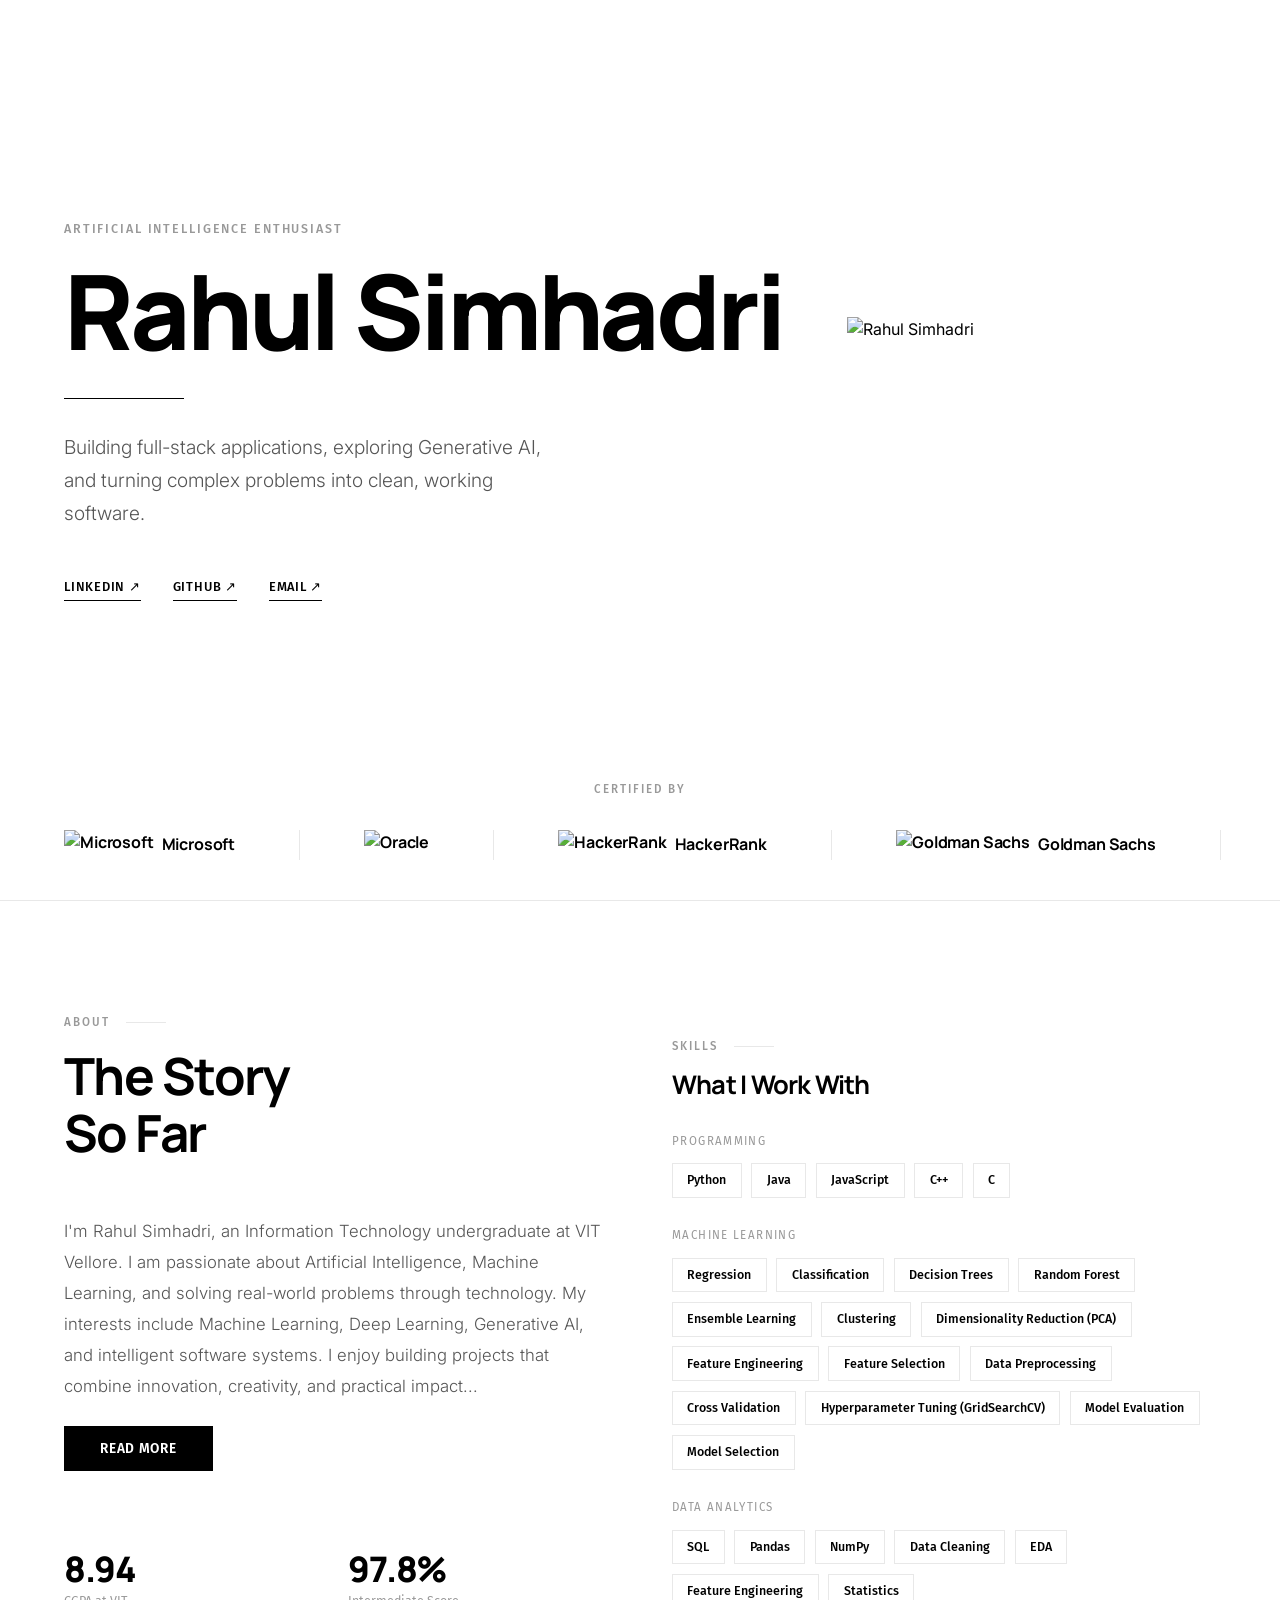
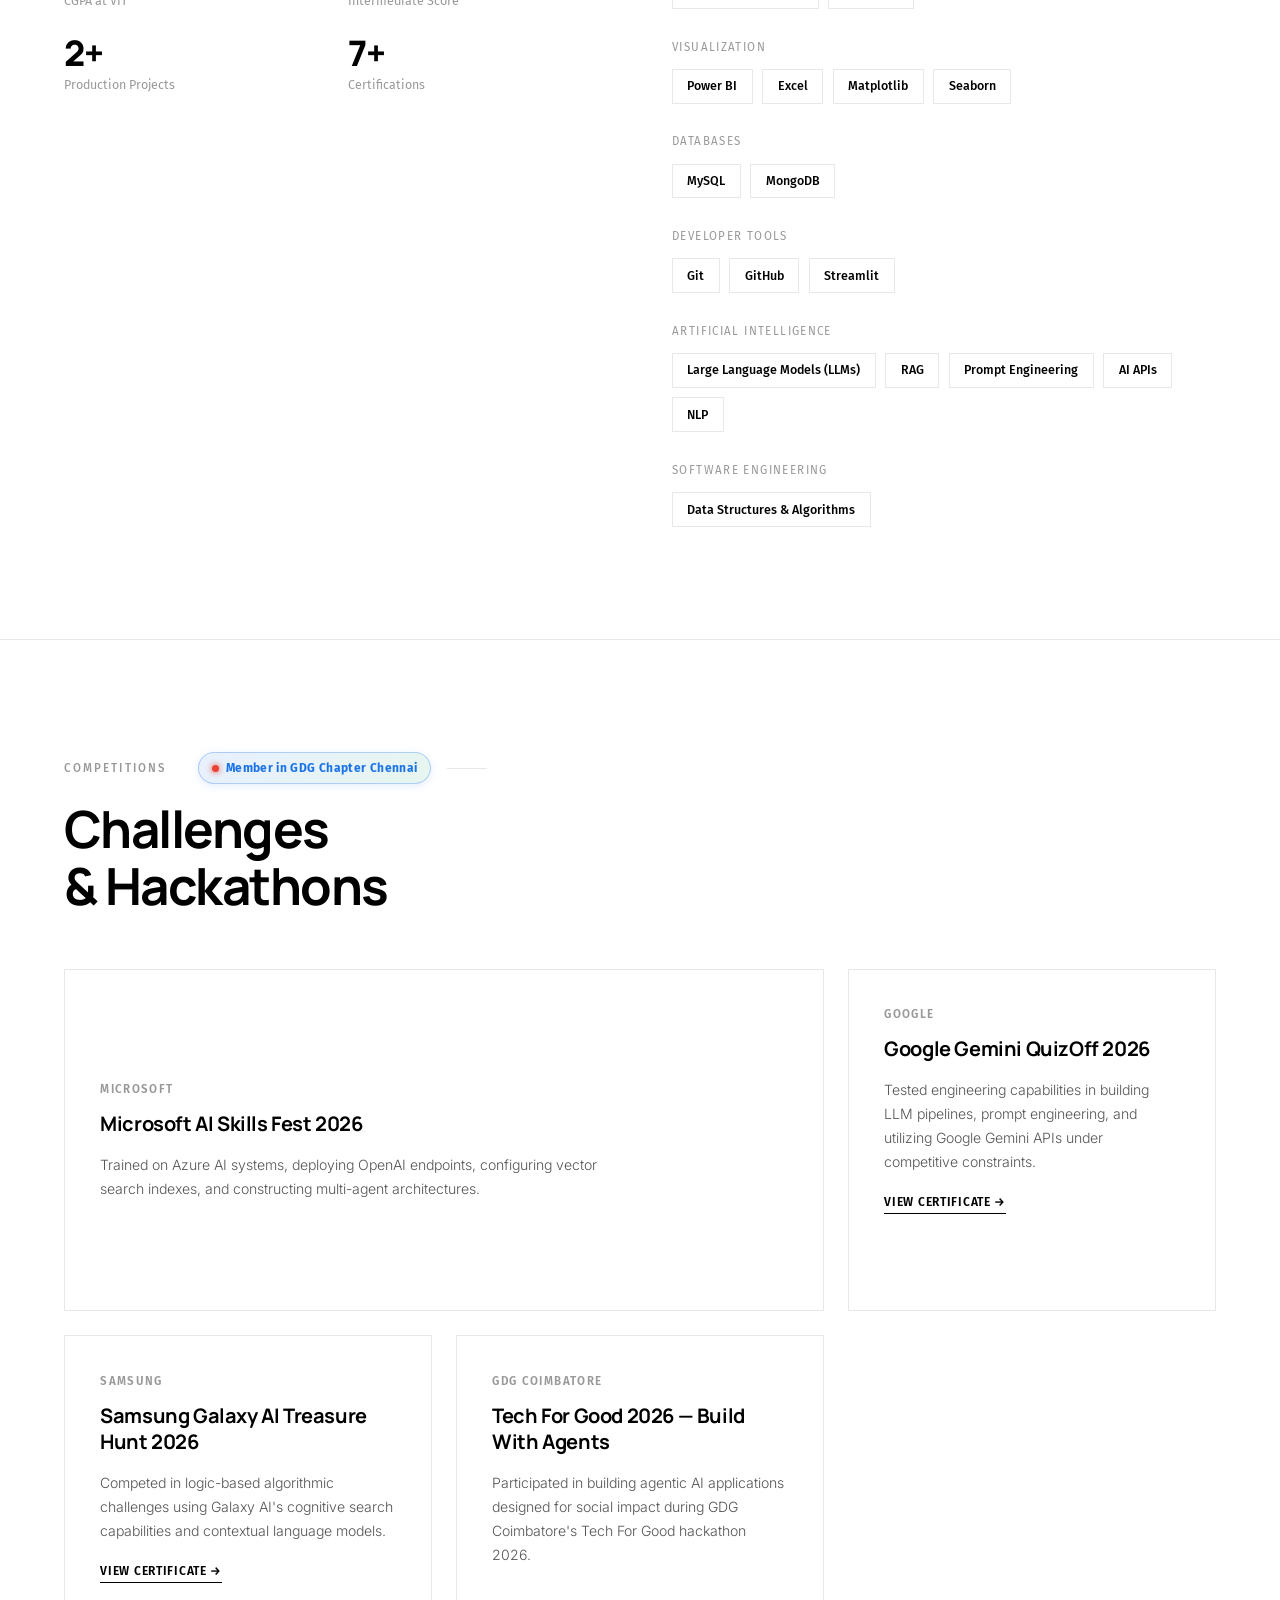
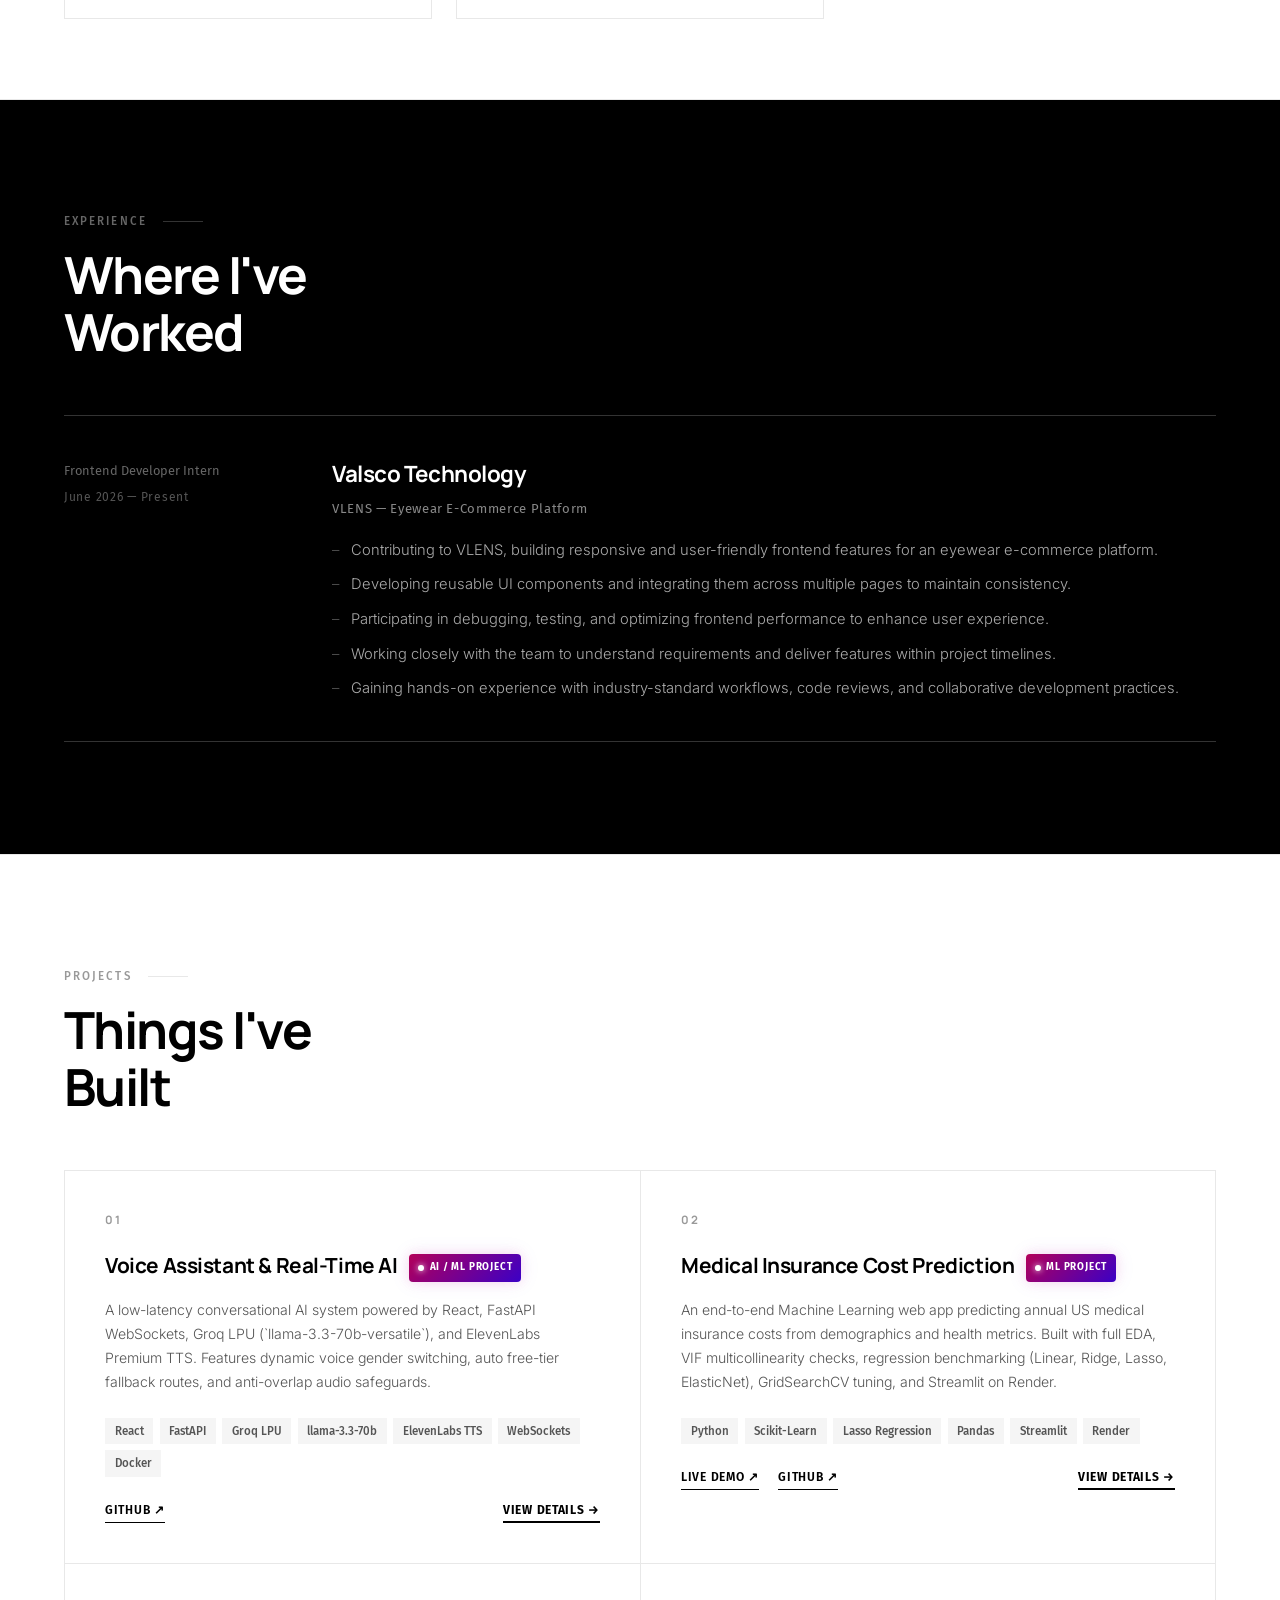
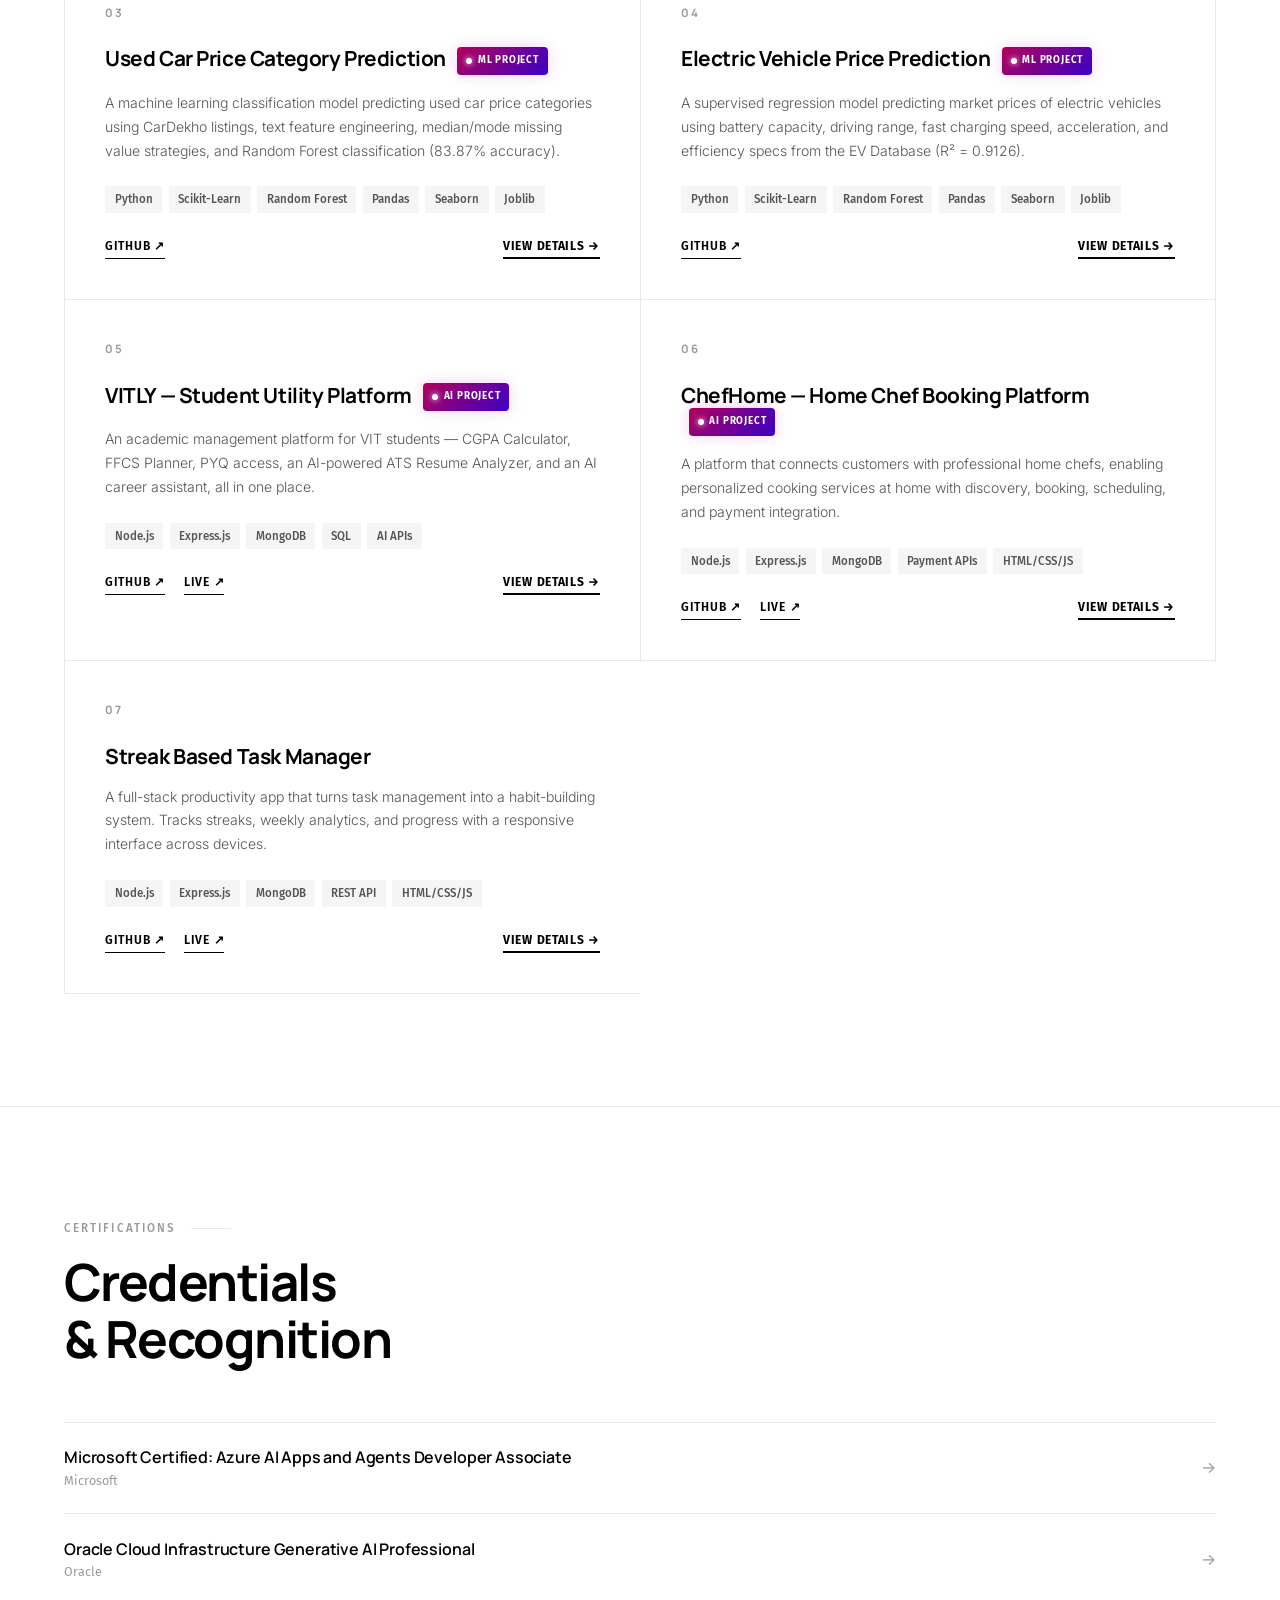
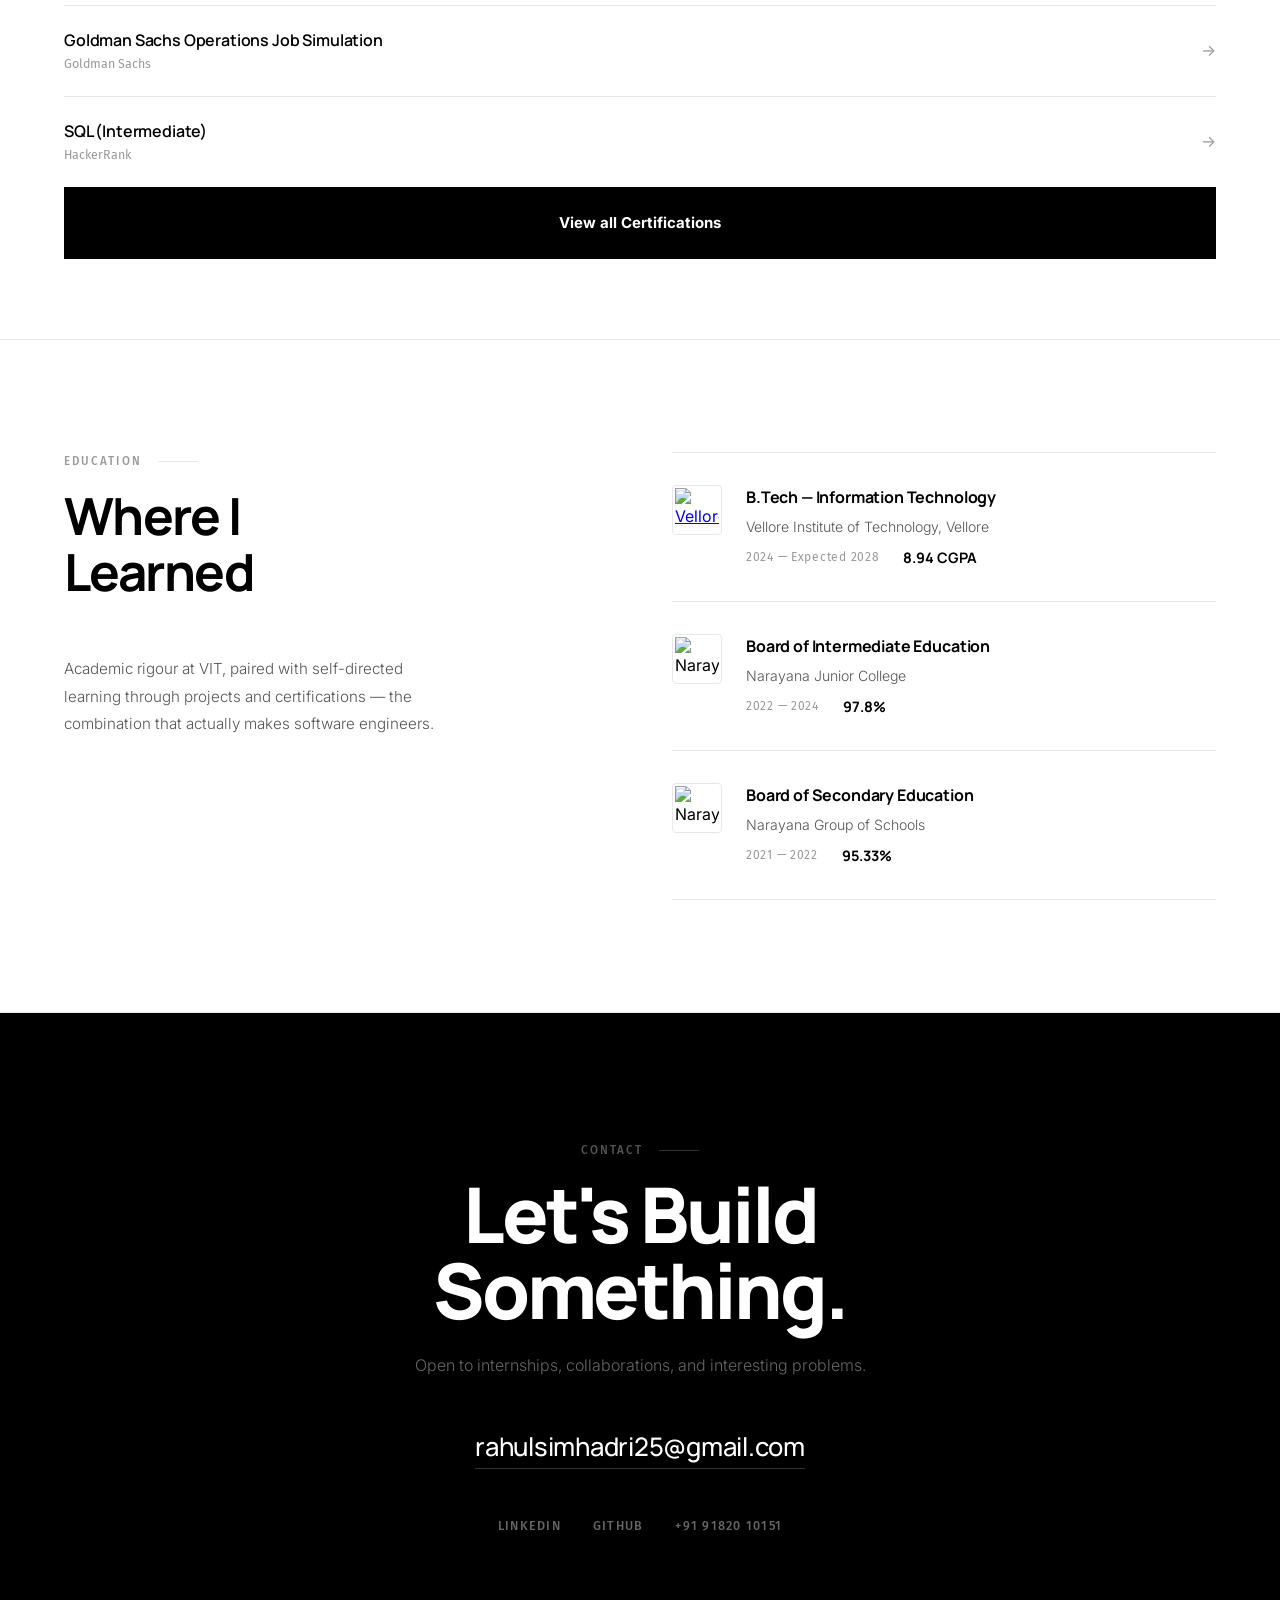
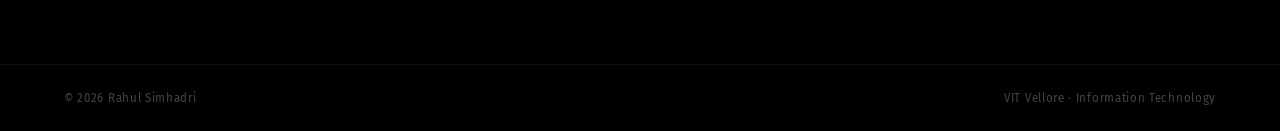
==== index.html @ 1b15dc40 "feat: update portfolio skills section with comprehensive ML, Analytics, AI, and Software Engineering" ====
<!DOCTYPE html>
<html lang="en">

<head>
    <meta charset="UTF-8" />
    <meta name="viewport" content="width=device-width, initial-scale=1.0" />
    <title>Rahul Simhadri — Portfolio</title>
    <link rel="preconnect" href="https://fonts.googleapis.com" />
    <link rel="preconnect" href="https://fonts.gstatic.com" crossorigin />
    <link
        href="https://fonts.googleapis.com/css2?family=Manrope:wght@300;400;500;600;700;800&family=Inter:wght@300;400;500;600&family=Fira+Sans:wght@300;400;500;600&display=swap"
        rel="stylesheet" />

    <style>
        /* ─── RESET ─────────────────────────────────────────────── */
        *,
        *::before,
        *::after {
            margin: 0;
            padding: 0;
            box-sizing: border-box;
        }

        /* ─── PAGE LOADER ────────────────────────────────────────── */
        .page-loader {
            position: fixed;
            top: 0;
            left: 0;
            width: 100%;
            height: 100%;
            background: #ffffff;
            z-index: 99999;
            display: flex;
            justify-content: center;
            align-items: center;
            transition: opacity 0.3s ease, visibility 0.3s ease;
        }

        .page-loader.fade-out {
            opacity: 0;
            visibility: hidden;
            pointer-events: none;
        }

        .loader-spinner {
            width: 36px;
            height: 36px;
            border: 3px solid rgba(236, 72, 153, 0.1);
            border-top: 3px solid #ec4899;
            border-right: 3px solid #8b5cf6;
            border-radius: 50%;
            animation: spin 0.6s linear infinite;
        }

        @keyframes spin {
            0% {
                transform: rotate(0deg);
            }

            100% {
                transform: rotate(360deg);
            }
        }

        html {
            scroll-behavior: smooth;
        }

        :root {
            --white: #ffffff;
            --black: #000000;
            --gray-100: #f5f5f5;
            --gray-200: #e8e8e8;
            --gray-400: #999999;
            --gray-600: #555555;
            --gray-800: #222222;
            --font-display: 'Manrope', sans-serif;
            --font-body: 'Inter', sans-serif;
            --font-label: 'Fira Sans', sans-serif;
        }

        body {
            background: var(--white);
            color: var(--black);
            font-family: var(--font-body);
            font-size: 16px;
            line-height: 1.6;
            overflow-x: hidden;
            -webkit-font-smoothing: antialiased;
        }

        /* ─── NAV ─────────────────────────────────────────────────── */
        nav {
            position: fixed;
            top: 0;
            left: 0;
            right: 0;
            z-index: 100;
            display: flex;
            align-items: center;
            justify-content: space-between;
            padding: 1.25rem 4rem;
            background: rgba(255, 255, 255, 0.65);
            backdrop-filter: blur(15px);
            -webkit-backdrop-filter: blur(15px);
            border-bottom: 1px solid var(--gray-200);

            /* Hidden by default */
            opacity: 0;
            transform: translateY(-100%);
            transition: transform 0.4s cubic-bezier(0.16, 1, 0.3, 1), opacity 0.4s ease;
            pointer-events: none;
        }

        nav.nav-visible {
            opacity: 1;
            transform: translateY(0);
            pointer-events: auto;
        }

        .nav-logo {
            font-family: var(--font-display);
            font-weight: 800;
            font-size: 1.1rem;
            letter-spacing: -0.02em;
            color: var(--black);
            text-decoration: none;
        }

        .nav-links {
            display: flex;
            gap: 2.5rem;
            list-style: none;
        }

        .nav-links a {
            font-family: var(--font-body);
            font-size: 0.9rem;
            font-weight: 500;
            letter-spacing: normal;
            text-transform: none;
            color: var(--gray-600);
            text-decoration: none;
            transition: color 0.2s;
        }

        .nav-links a:hover {
            color: var(--black);
        }

        /* ─── HERO ────────────────────────────────────────────────── */
        .hero {
            min-height: 100vh;
            display: flex;
            flex-direction: column;
            justify-content: space-between;
            padding: 5rem 4rem 2.5rem 4rem;
            position: relative;
        }

        .hero-top-row {
            display: flex;
            flex-direction: row;
            align-items: center;
            justify-content: space-between;
            flex-grow: 1;
            width: 100%;
            gap: 4rem;
        }

        .hero-content {
            display: flex;
            flex-direction: column;
            justify-content: center;
            flex: 1;
        }

        /* ─── HERO PHOTO ────────────────────────────────────────── */
        .hero-photo-side {
            display: flex;
            align-items: center;
            justify-content: flex-end;
            position: relative;
            flex-shrink: 0;
            width: 45%;
            max-width: 600px;
            opacity: 0;
            animation: fadeUp 1s ease 0.8s forwards;
            margin-top: -10rem;

        }

        .hero-photo-wrap {
            position: relative;
            width: 100%;
            border-radius: 0;
            overflow: visible;
            z-index: 1;
            -webkit-mask-image: linear-gradient(to bottom, rgba(0, 0, 0, 1) 0%, rgba(0, 0, 0, 1) 70%, rgba(0, 0, 0, 0.85) 80%, rgba(0, 0, 0, 0.4) 92%, rgba(0, 0, 0, 0) 100%);
            mask-image: linear-gradient(to bottom, rgba(0, 0, 0, 1) 0%, rgba(0, 0, 0, 1) 70%, rgba(0, 0, 0, 0.85) 80%, rgba(0, 0, 0, 0.4) 92%, rgba(0, 0, 0, 0) 100%);
        }

        .hero-photo-wrap img {
            width: 100%;
            height: auto;
            display: block;
        }

        .hero-eyebrow {
            font-family: var(--font-label);
            font-size: 0.78rem;
            font-weight: 500;
            letter-spacing: 0.15em;
            text-transform: uppercase;
            color: var(--gray-400);
            margin-bottom: 1.5rem;
        }

        .hero-name {
            font-family: var(--font-display);
            font-size: clamp(4rem, 10vw, 6.5rem);
            font-weight: 800;
            line-height: 0.92;
            letter-spacing: -0.04em;
            color: var(--black);
            margin-bottom: 2.5rem;
            white-space: nowrap;
        }

        .hero-name span {
            display: inline-block;
            opacity: 0;
            transform: translateY(40px);
            animation: wordUp 0.7s cubic-bezier(0.22, 1, 0.36, 1) forwards;
        }

        .hero-name span:nth-child(1) {
            animation-delay: 0.1s;
        }

        .hero-name span:nth-child(2) {
            animation-delay: 0.25s;
        }

        @keyframes wordUp {
            to {
                opacity: 1;
                transform: translateY(0);
            }
        }

        .hero-line {
            width: 0;
            height: 1px;
            background: var(--black);
            margin-bottom: 2rem;
            animation: growLine 1s cubic-bezier(0.22, 1, 0.36, 1) 0.6s forwards;
        }

        @keyframes growLine {
            to {
                width: 120px;
            }
        }

        .hero-desc {
            font-family: var(--font-body);
            font-size: clamp(1rem, 1.6vw, 1.2rem);
            font-weight: 300;
            color: var(--gray-600);
            max-width: 480px;
            line-height: 1.7;
            opacity: 0;
            animation: fadeUp 0.8s ease 0.9s forwards;
        }

        .hero-meta {
            display: flex;
            gap: 2rem;
            margin-top: 3rem;
            opacity: 0;
            animation: fadeUp 0.8s ease 1.1s forwards;
        }

        .hero-link {
            font-family: var(--font-label);
            font-size: 0.8rem;
            font-weight: 500;
            letter-spacing: 0.06em;
            text-transform: uppercase;
            color: var(--black);
            text-decoration: none;
            display: flex;
            align-items: center;
            gap: 0.4rem;
            border-bottom: 1px solid var(--black);
            padding-bottom: 2px;
            transition: opacity 0.2s;
        }

        .hero-link:hover {
            opacity: 0.5;
        }

        .hero-scroll {
            position: absolute;
            bottom: 2.5rem;
            left: 4rem;
            font-family: var(--font-label);
            font-size: 0.72rem;
            letter-spacing: 0.12em;
            text-transform: uppercase;
            color: var(--gray-400);
            writing-mode: vertical-rl;
            display: flex;
            align-items: center;
            gap: 0.8rem;
            opacity: 0;
            animation: fadeUp 1s ease 1.5s forwards;
            z-index: 10;
        }

        .hero-scroll::before {
            content: '';
            display: block;
            width: 1px;
            height: 50px;
            background: var(--gray-400);
        }

        @keyframes fadeUp {
            from {
                opacity: 0;
                transform: translateY(16px);
            }

            to {
                opacity: 1;
                transform: translateY(0);
            }
        }

        /* ─── SECTION BASE ────────────────────────────────────────── */
        section {
            padding: 7rem 4rem;
        }

        .section-label {
            font-family: var(--font-label);
            font-size: 0.72rem;
            font-weight: 500;
            letter-spacing: 0.18em;
            text-transform: uppercase;
            color: var(--gray-400);
            margin-bottom: 1rem;
            display: flex;
            align-items: center;
            gap: 1rem;
        }

        .section-label::after {
            content: '';
            display: block;
            height: 1px;
            width: 40px;
            background: var(--gray-200);
        }

        .section-title {
            font-family: var(--font-display);
            font-size: clamp(2rem, 4vw, 3.2rem);
            font-weight: 700;
            letter-spacing: -0.03em;
            line-height: 1.1;
            color: var(--black);
            margin-bottom: 3.5rem;
        }

        /* ─── ABOUT ───────────────────────────────────────────────── */
        #about {
            border-top: 1px solid var(--gray-200);
            display: grid;
            grid-template-columns: 1fr 1fr;
            gap: 4rem;
            align-items: start;
        }

        .about-left {}

        .about-right {
            padding-top: 1.5rem;
        }

        .about-text {
            font-family: var(--font-body);
            font-size: 1.05rem;
            font-weight: 300;
            color: var(--gray-600);
            line-height: 1.85;
            margin-bottom: 1.5rem;
        }

        .about-stats {
            display: grid;
            grid-template-columns: 1fr 1fr;
            gap: 1.5rem;
            margin-top: 3rem;
        }

        .stat-item {}

        .stat-num {
            font-family: var(--font-display);
            font-size: 2.2rem;
            font-weight: 800;
            letter-spacing: -0.04em;
            color: var(--black);
            line-height: 1;
        }

        .stat-desc {
            font-family: var(--font-label);
            font-size: 0.78rem;
            color: var(--gray-400);
            margin-top: 0.3rem;
            font-weight: 400;
        }

        .skills-grid {
            display: flex;
            flex-wrap: wrap;
            gap: 0.6rem;
        }

        .skill-tag {
            font-family: var(--font-label);
            font-size: 0.78rem;
            font-weight: 500;
            color: var(--black);
            border: 1px solid var(--gray-200);
            padding: 0.4rem 0.9rem;
            border-radius: 0;
            background: transparent;
            transition: background 0.2s, border-color 0.2s;
        }

        .skill-tag:hover {
            background: var(--black);
            color: var(--white);
            border-color: var(--black);
        }

        /* ─── EXPERIENCE ──────────────────────────────────────────── */
        #experience {
            border-top: 1px solid var(--gray-200);
            background: var(--black);
            color: var(--white);
        }

        #experience .section-label {
            color: #666;
        }

        #experience .section-label::after {
            background: #333;
        }

        #experience .section-title {
            color: var(--white);
        }

        .exp-card {
            border-top: 1px solid #333;
            padding: 2.5rem 0;
            display: grid;
            grid-template-columns: 220px 1fr;
            gap: 3rem;
        }

        .exp-card:last-child {
            border-bottom: 1px solid #333;
        }

        .exp-meta {
            font-family: var(--font-label);
            font-size: 0.8rem;
            color: #666;
            padding-top: 0.3rem;
            line-height: 1.6;
        }

        .exp-period {
            font-size: 0.75rem;
            color: #555;
            margin-top: 0.4rem;
            letter-spacing: 0.06em;
        }

        .exp-company {
            font-family: var(--font-display);
            font-weight: 700;
            font-size: 1.4rem;
            letter-spacing: -0.02em;
            color: var(--white);
            margin-bottom: 0.4rem;
        }

        .exp-role {
            font-family: var(--font-label);
            font-size: 0.82rem;
            color: #888;
            margin-bottom: 1.2rem;
            letter-spacing: 0.05em;
            font-weight: 400;
        }

        .exp-points {
            list-style: none;
            display: flex;
            flex-direction: column;
            gap: 0.7rem;
        }

        .exp-points li {
            font-family: var(--font-body);
            font-size: 0.92rem;
            color: #aaa;
            font-weight: 300;
            padding-left: 1.2rem;
            position: relative;
            line-height: 1.6;
        }

        .exp-points li::before {
            content: '–';
            position: absolute;
            left: 0;
            color: #555;
        }

        /* ─── PROJECTS ────────────────────────────────────────────── */
        #projects {
            border-top: 1px solid var(--gray-200);
        }

        .projects-grid {
            display: grid;
            grid-template-columns: 1fr 1fr;
            gap: 0;
        }

        .project-card {
            border: 1px solid var(--gray-200);
            border-right: none;
            border-top: none;
            padding: 2.5rem;
            position: relative;
            overflow: hidden;
            transition: background 0.3s;
        }

        .project-card:nth-child(even) {
            border-right: 1px solid var(--gray-200);
        }

        .project-card:nth-child(1),
        .project-card:nth-child(2) {
            border-top: 1px solid var(--gray-200);
        }

        .project-card::after {
            content: '';
            position: absolute;
            bottom: 0;
            left: 0;
            width: 0;
            height: 2px;
            background: var(--black);
            transition: width 0.4s cubic-bezier(0.22, 1, 0.36, 1);
        }

        .project-card:hover::after {
            width: 100%;
        }

        .project-card:hover {
            background: var(--gray-100);
        }

        /* ─── LOCKED CARD STYLES ────────────────────────────────── */
        .locked-card {
            position: relative;
            cursor: default;
        }

        .locked-card:hover {
            background: var(--white);
        }

        .locked-card:hover::after {
            width: 0;
        }

        .locked-content {
            user-select: none;
            pointer-events: none;
        }

        .lock-overlay {
            position: absolute;
            left: 0;
            right: 0;
            bottom: 0;
            top: 7rem;
            /* sits below the title */
            background: rgba(255, 255, 255, 0);
            display: flex;
            flex-direction: column;
            align-items: center;
            justify-content: center;
            gap: 0.9rem;
            backdrop-filter: blur(10px);
            -webkit-backdrop-filter: blur(10px);
            border-radius: 0;
            z-index: 5;
        }

        .lock-overlay svg {
            width: 32px;
            height: 32px;
            color: var(--black);
            opacity: 0.75;
        }

        .lock-overlay span {
            font-family: var(--font-display);
            font-size: 0.78rem;
            font-weight: 700;
            letter-spacing: 0.1em;
            text-transform: uppercase;
            color: var(--black);
            opacity: 0.7;
            text-align: center;
            padding: 0 1.5rem;
        }

        .project-num {
            font-family: var(--font-display);
            font-size: 0.72rem;
            font-weight: 700;
            letter-spacing: 0.15em;
            color: var(--gray-400);
            margin-bottom: 1.5rem;
        }

        .project-title {
            font-family: var(--font-display);
            font-size: 1.3rem;
            font-weight: 700;
            letter-spacing: -0.02em;
            color: var(--black);
            margin-bottom: 1rem;
            line-height: 1.2;
        }

        .ai-badge-glowing {
            display: inline-flex;
            align-items: center;
            gap: 0.35rem;
            padding: 0.5rem 0.55rem;
            border: none;
            background: linear-gradient(135deg, #b30059 0%, #3b00c6 100%);
            border-radius: 4px;
            vertical-align: middle;
            margin-left: 0.5rem;
            margin-right: 0.2rem;
            position: relative;
            box-shadow: 0 0 12px rgba(236, 72, 154, 0.175), 0 0 20px rgba(139, 92, 246, 0.1);
            animation: ai-glow 2s infinite alternate;
        }

        .ai-badge-text {
            font-family: var(--font-label);
            font-size: 0.62rem;
            font-weight: 700;
            letter-spacing: 0.08em;
            text-transform: uppercase;
            color: #ffffff;
            display: inline-block;
        }

        .ai-badge-dot {
            width: 6px;
            height: 6px;
            background-color: #ffffff;
            border-radius: 50%;
            display: inline-block;
            box-shadow: 0 0 6px #ffffff;
            animation: ai-dot-pulse 1s infinite alternate;
        }

        /* @keyframes ai-glow {
            0% {
                box-shadow: 0 0 8px rgba(236, 72, 153, 0.4), 0 0 16px rgba(139, 92, 246, 0.35);
            }

            100% {
                box-shadow: 0 0 16px rgba(236, 72, 153, 0.7), 0 0 28px rgba(139, 92, 246, 0.6);
            }
        } */

        @keyframes ai-dot-pulse {
            0% {
                transform: scale(0.85);
                opacity: 0.7;
            }

            100% {
                transform: scale(1.35);
                opacity: 1;
            }
        }

        .project-desc {
            font-family: var(--font-body);
            font-size: 0.88rem;
            color: var(--gray-600);
            font-weight: 300;
            line-height: 1.7;
            margin-bottom: 1.5rem;
        }

        .project-tech {
            display: flex;
            flex-wrap: wrap;
            gap: 0.4rem;
            margin-bottom: 1.5rem;
        }

        .tech-tag {
            font-family: var(--font-label);
            font-size: 0.72rem;
            color: var(--gray-600);
            background: var(--gray-100);
            padding: 0.25rem 0.6rem;
            font-weight: 500;
        }

        .project-links {
            display: flex;
            gap: 1.2rem;
        }

        .proj-link {
            font-family: var(--font-label);
            font-size: 0.75rem;
            font-weight: 600;
            letter-spacing: 0.06em;
            text-transform: uppercase;
            color: var(--black);
            text-decoration: none;
            border-bottom: 1px solid var(--black);
            padding-bottom: 1px;
            transition: opacity 0.2s;
        }

        .proj-link:hover {
            opacity: 0.4;
        }

        /* ─── CERTIFICATIONS ──────────────────────────────────────── */
        #certifications {
            border-top: 1px solid var(--gray-200);
            padding-bottom: 0;
        }

        .view-all-certs {
            padding: 1.5rem 1rem;
            background-color: black;
            color: white;

            font: 'manrope';

            text-decoration: none;
            border: none;
            font-size: 15px;
            font-weight: 700;
            cursor: pointer;
            transition: all 0.3s ease-in-out;
        }

        .view-all-certs:hover {
            background-color: rgb(47, 47, 47);
            color: white;
        }

        /* ─── COMPETITIONS ────────────────────────────────────────── */
        #competitions {
            border-top: 1px solid var(--gray-200);
            padding-bottom: 5rem;
        }

        .gdg-highlight-badge {
            display: inline-flex;
            align-items: center;
            gap: 0.45rem;
            padding: 0.35rem 0.8rem;
            background: linear-gradient(135deg, rgba(66, 133, 244, 0.12) 0%, rgba(54, 179, 126, 0.12) 100%);
            border: 1px solid rgba(66, 133, 244, 0.35);
            border-radius: 20px;
            font-family: var(--font-label);
            font-size: 0.75rem;
            font-weight: 700;
            color: #1a73e8;
            letter-spacing: 0.03em;
            text-transform: none;
            margin-left: 1rem;
            vertical-align: middle;
            box-shadow: 0 2px 8px rgba(66, 133, 244, 0.15);
        }

        .gdg-dot {
            width: 7px;
            height: 7px;
            background-color: #ea4335;
            border-radius: 50%;
            display: inline-block;
            box-shadow: 0 0 6px #ea4335;
            animation: gdg-pulse 1.5s infinite alternate;
        }

        @keyframes gdg-pulse {
            0% { background-color: #ea4335; box-shadow: 0 0 4px #ea4335; }
            33% { background-color: #4285f4; box-shadow: 0 0 4px #4285f4; }
            66% { background-color: #fbbc05; box-shadow: 0 0 4px #fbbc05; }
            100% { background-color: #34a853; box-shadow: 0 0 4px #34a853; }
        }

        .comp-grid {
            display: grid;
            grid-template-columns: repeat(auto-fit, minmax(280px, 1fr));
            gap: 1.5rem;
            margin-top: 2rem;
        }

        .comp-card {
            border: 1px solid var(--gray-200);
            padding: 2.2rem;
            background: var(--white);
            transition: all 0.3s cubic-bezier(0.16, 1, 0.3, 1);
            display: flex;
            flex-direction: column;
            justify-content: flex-start;
            height: 100%;
        }

        .comp-card.has-embed {
            grid-column: span 2;
            display: flex;
            flex-direction: row;
            justify-content: space-between;
            align-items: center;
            gap: 2.5rem;
        }

        .comp-embed-container {
            flex-shrink: 0;
            width: 150px;
            height: 270px;
            display: flex;
            align-items: center;
            justify-content: center;
            background: var(--white);
            border-radius: 8px;
        }

        @media (max-width: 900px) {
            .comp-card.has-embed {
                grid-column: span 1;
                flex-direction: column;
                align-items: stretch;
                gap: 1.5rem;
            }

            .comp-embed-container {
                align-self: center;
            }
        }

        .comp-card:hover {
            transform: translateY(-4px);
        }

        .comp-org {
            font-family: var(--font-label);
            font-size: 0.72rem;
            font-weight: 600;
            letter-spacing: 0.12em;
            text-transform: uppercase;
            color: var(--gray-400);
            margin-bottom: 0.8rem;
        }

        .comp-title {
            font-family: var(--font-display);
            font-size: 1.25rem;
            font-weight: 700;
            letter-spacing: -0.02em;
            color: var(--black);
            margin-bottom: 1rem;
            line-height: 1.3;
        }

        .comp-desc {
            font-family: var(--font-body);
            font-size: 0.88rem;
            color: var(--gray-600);
            font-weight: 300;
            line-height: 1.7;
        }

        .cert-list {
            display: flex;
            flex-direction: column;
            gap: 0;
            margin-bottom: 5rem;
        }

        .cert-item {
            display: flex;
            align-items: center;
            justify-content: space-between;
            padding: 1.4rem 0;
            border-top: 1px solid var(--gray-200);
            transition: all 0.2s ease-in-out !important;
        }

        .cert-item:last-child {
            border-bottom: 1px solid var(--gray-200);
        }

        .cert-item:hover {
            padding-left: 0.8rem;
        }

        .cert-name {
            font-family: var(--font-display);
            font-size: 1rem;
            font-weight: 600;
            letter-spacing: -0.01em;
            color: var(--black);
            transition: all 0.3s ease-in-out;
        }

        .cert-issuer {
            font-family: var(--font-label);
            font-size: 0.78rem;
            color: var(--gray-400);
            font-weight: 400;
        }

        .cert-arrow {
            font-size: 1rem;
            color: var(--gray-400);
            transition: transform 0.2s;
        }

        .cert-item:hover .cert-arrow {
            transform: translateX(4px);
        }

        /* ─── COMPANIES MARQUEE ───────────────────────────────────── */
        .certified-by {
            border-top: none;
            padding: 2.5rem 0;
            overflow: hidden;
            background: var(--white);
            margin-left: -4rem;
            margin-right: -4rem;
            margin-top: auto;
            margin-bottom: -2.5rem;
        }

        .certified-heading {
            font-family: var(--font-label);
            font-size: 0.72rem;
            font-weight: 500;
            letter-spacing: 0.18em;
            text-transform: uppercase;
            color: var(--gray-400);
            text-align: center;
            margin-bottom: 2rem;
        }

        .marquee-wrapper {
            overflow: hidden;
            position: relative;
        }

        .marquee-track {
            display: flex;
            gap: 0;
            width: max-content;
            animation: marquee 22s linear infinite;
            will-change: transform;
        }

        .marquee-track:hover {
            /* animation-play-state: paused; */
        }

        @keyframes marquee {
            from {
                transform: translateX(0);
            }

            to {
                transform: translateX(-50%);
            }
        }

        .logo-item {
            display: flex;
            align-items: center;
            justify-content: center;
            padding: 0 4rem;
            min-width: 180px;
            border-right: 1px solid var(--gray-200);
        }

        .logo-text {
            font-family: var(--font-display);
            font-size: 1rem;
            font-weight: 700;
            letter-spacing: -0.01em;
            color: black;
            white-space: nowrap;
            transition: color 0.2s;
            display: flex;
            align-items: center;
            gap: 0.5rem;
        }

        .logo-text svg {
            flex-shrink: 0;
        }

        .logo-text img {
            height: 30px;
            width: auto;
            object-fit: contain;


            transition: filter 0.3s, opacity 0.3s;
            flex-shrink: 0;
        }

        .logo-item:hover .logo-text img {
            filter: grayscale(0%);
            opacity: 1;
        }

        .logo-item:hover .logo-text {
            color: var(--black);
        }

        /* ─── RECRUITER WIDGET ─── */
        .recruiter-btn {
            font-family: var(--font-label);
            font-size: 0.8rem;
            font-weight: 600;
            letter-spacing: 0.04em;
            color: var(--black);
            background: transparent;
            border: 1px solid var(--black);
            padding: 0.6rem 1.2rem;
            cursor: pointer;
            transition: background 0.3s, color 0.3s;
        }

        .recruiter-btn.active,
        .recruiter-btn:hover {
            background: var(--black);
            color: var(--white);
        }

        .recruiter-match-item {
            margin-bottom: 2rem;
            animation: fadeUp 0.5s ease forwards;
        }

        .recruiter-match-item:last-child {
            margin-bottom: 0;
        }

        .match-tag-hub {
            font-family: var(--font-label);
            font-size: 0.7rem;
            font-weight: 500;
            color: var(--gray-400);
            text-transform: uppercase;
            letter-spacing: 0.05em;
            margin-bottom: 0.2rem;
            display: block;
        }

        .match-title {
            font-family: var(--font-display);
            font-size: 1.2rem;
            font-weight: 700;
            color: var(--black);
            margin-bottom: 0.5rem;
        }

        .match-bullets {
            list-style: none;
            padding-left: 0;
        }

        .match-bullets li {
            font-family: var(--font-body);
            font-size: 0.95rem;
            font-weight: 300;
            color: var(--gray-600);
            margin-bottom: 0.4rem;
            position: relative;
            padding-left: 1.2rem;
        }

        .match-bullets li::before {
            content: '→';
            position: absolute;
            left: 0;
            color: var(--black);
        }

        /* ─── EDUCATION ───────────────────────────────────────────── */
        #education {
            border-top: 1px solid var(--gray-200);
            display: grid;
            grid-template-columns: 1fr 1fr;
            gap: 4rem;
        }

        .edu-left {}

        .edu-cards {
            display: flex;
            flex-direction: column;
            gap: 0;
        }

        .edu-item {
            padding: 2rem 0;
            border-top: 1px solid var(--gray-200);
            display: flex;
            gap: 1.5rem;
            align-items: flex-start;
        }

        .edu-item:last-child {
            border-bottom: 1px solid var(--gray-200);
        }

        .edu-logo {
            width: 50px;
            height: 50px;
            flex-shrink: 0;
            display: flex;
            align-items: center;
            justify-content: center;
            overflow: hidden;
            background: var(--white);
            border: 1px solid var(--gray-200);
            border-radius: 4px;
        }

        .edu-logo a {
            display: flex;
            align-items: center;
            justify-content: center;
            width: 100%;
            height: 100%;
        }

        .edu-logo img {
            max-width: 100%;
            max-height: 100%;
            object-fit: contain;
            padding: 2px;
        }

        .edu-info {
            flex: 1;
        }

        .edu-degree {
            font-family: var(--font-display);
            font-size: 1rem;
            font-weight: 700;
            letter-spacing: -0.01em;
            color: var(--black);
            margin-bottom: 0.3rem;
        }

        .edu-school {
            font-family: var(--font-body);
            font-size: 0.88rem;
            color: var(--gray-600);
            font-weight: 300;
            margin-bottom: 0.5rem;
        }

        .edu-meta {
            display: flex;
            gap: 1.5rem;
            align-items: center;
        }

        .edu-year {
            font-family: var(--font-label);
            font-size: 0.75rem;
            color: var(--gray-400);
            letter-spacing: 0.06em;
        }

        .edu-score {
            font-family: var(--font-display);
            font-size: 0.9rem;
            font-weight: 700;
            color: var(--black);
        }

        /* ─── CONTACT ─────────────────────────────────────────────── */
        #contact {
            border-top: 1px solid var(--gray-200);
            background: var(--black);
            color: var(--white);
            text-align: center;
            padding: 8rem 4rem;
        }

        #contact .section-label {
            color: #555;
            justify-content: center;
        }

        #contact .section-label::after {
            background: #333;
        }

        .contact-title {
            font-family: var(--font-display);
            font-size: clamp(2.5rem, 6vw, 5rem);
            font-weight: 800;
            letter-spacing: -0.04em;
            color: var(--white);
            line-height: 1;
            margin-bottom: 1.5rem;
        }

        .contact-sub {
            font-family: var(--font-body);
            font-size: 1rem;
            color: #666;
            font-weight: 300;
            margin-bottom: 3rem;
        }

        .contact-email {
            font-family: var(--font-display);
            font-size: clamp(1rem, 2.5vw, 1.6rem);
            font-weight: 500;
            color: var(--white);
            text-decoration: none;
            border-bottom: 1px solid #333;
            padding-bottom: 4px;
            transition: border-color 0.2s;
            letter-spacing: -0.01em;
        }

        .contact-email:hover {
            border-color: var(--white);
        }

        .contact-links {
            display: flex;
            gap: 2rem;
            justify-content: center;
            margin-top: 3rem;
        }

        .contact-link {
            font-family: var(--font-label);
            font-size: 0.78rem;
            font-weight: 500;
            letter-spacing: 0.1em;
            text-transform: uppercase;
            color: #666;
            text-decoration: none;
            transition: color 0.2s;
        }

        .contact-link:hover {
            color: var(--white);
        }

        /* ─── FOOTER ──────────────────────────────────────────────── */
        footer {
            background: var(--black);
            border-top: 1px solid #111;
            padding: 1.5rem 4rem;
            display: flex;
            align-items: center;
            justify-content: space-between;
        }

        .footer-copy {
            font-family: var(--font-label);
            font-size: 0.72rem;
            color: #444;
            letter-spacing: 0.06em;
        }

        /* ─── SCROLL REVEALS ──────────────────────────────────────── */
        .reveal {
            opacity: 0;
            transform: translateY(24px);
            transition: opacity 0.6s ease, transform 0.6s ease;
        }

        .reveal.visible {
            opacity: 1;
            transform: translateY(0);
        }

        .reveal-delay-1 {
            transition-delay: 0.1s;
        }

        .reveal-delay-2 {
            transition-delay: 0.2s;
        }

        .reveal-delay-3 {
            transition-delay: 0.3s;
        }

        .reveal-delay-4 {
            transition-delay: 0.4s;
        }

        /* ─── REDUCED MOTION ──────────────────────────────────────── */
        @media (prefers-reduced-motion: reduce) {

            *,
            *::before,
            *::after {
                animation-duration: 0.01ms !important;
                transition-duration: 0.01ms !important;
            }

            .marquee-track {
                animation: none;
            }
        }

        /* ─── MOBILE ──────────────────────────────────────────────── */
        @media (max-width: 768px) {
            nav {
                padding: 1rem 1.5rem;
            }

            .nav-links {
                display: none;
            }

            .hero,
            section {
                padding-left: 1.5rem;
                padding-right: 1.5rem;
            }

            .hero {
                height: auto;
                min-height: 100vh;
                padding-bottom: 3rem;
                padding-top: 5rem;
            }

            .hero-top-row {
                flex-direction: column;
                gap: 2rem;
                align-items: flex-start;
            }

            .hero-photo-side {
                width: 100%;
                max-width: 100%;
                justify-content: center;
                margin-top: 1rem;
            }

            .hero-photo-wrap {
                height: auto;
            }

            .hero-scroll {
                display: none;
            }

            #about,
            #education {
                grid-template-columns: 1fr;
                gap: 2rem;
            }

            .projects-grid {
                grid-template-columns: 1fr;
            }

            .project-card:nth-child(even) {
                border-right: none;
            }

            .exp-card {
                grid-template-columns: 1fr;
                gap: 1rem;
            }

            .about-stats {
                grid-template-columns: 1fr 1fr;
            }

            #contact {
                padding: 5rem 1.5rem;
            }

            footer {
                padding: 1.5rem;
            }

            .logo-item {
                padding: 0 2.5rem;
                min-width: 130px;
            }

            .certified-by {
                margin-left: -1.5rem;
                margin-right: -1.5rem;
                margin-top: 3rem;
                padding: 2rem 0;
                margin-bottom: -3rem;
            }

            .certified-heading {
                margin-bottom: 1.5rem;
            }
        }

        /* ─── MODAL ───────────────────────────────────────────────── */
        .modal-backdrop {
            position: fixed;
            top: 0;
            left: 0;
            right: 0;
            bottom: 0;
            background: rgba(0, 0, 0, 0.45);
            backdrop-filter: blur(8px);
            -webkit-backdrop-filter: blur(8px);
            z-index: 1000;
            display: flex;
            align-items: center;
            justify-content: center;
            opacity: 0;
            pointer-events: none;
            transition: opacity 0.3s cubic-bezier(0.16, 1, 0.3, 1);
            overflow-y: auto;
            padding: 2rem 1rem;
        }

        .modal-backdrop.modal-open {
            opacity: 1;
            pointer-events: auto;
        }

        .modal-card {
            background: var(--white);
            border: 1px solid var(--black);
            padding: 3rem;
            max-width: 650px;
            width: 90%;
            position: relative;
            transform: scale(0.95);
            opacity: 0;
            transition: all 0.3s cubic-bezier(0.16, 1, 0.3, 1);
            margin: auto;
        }

        .about-readmore-btn {
            background-color: var(--black);
            color: var(--white);
            border: 1px solid var(--black);
            padding: 0.8rem 2.2rem;
            font-family: var(--font-label);
            font-size: 0.85rem;
            font-weight: 600;
            letter-spacing: 0.05em;
            text-transform: uppercase;
            cursor: pointer;
            transition: all 0.3s cubic-bezier(0.16, 1, 0.3, 1);
            margin-bottom: 2rem;
            display: inline-block;
        }

        .about-readmore-btn:hover {
            background-color: var(--white);
            color: var(--black);
        }

        .modal-backdrop.modal-open .modal-card {
            transform: scale(1);
            opacity: 1;
        }

        .modal-close {
            position: absolute;
            top: 1.5rem;
            right: 1.5rem;
            background: none;
            border: none;
            font-size: 2rem;
            font-weight: 300;
            cursor: pointer;
            color: var(--black);
            transition: opacity 0.2s;
            line-height: 1;
            padding: 0.2rem;
        }

        .modal-close:hover {
            opacity: 0.5;
        }

        .modal-title {
            font-family: var(--font-display);
            font-size: 1.8rem;
            font-weight: 800;
            letter-spacing: -0.03em;
            color: var(--black);
            margin-bottom: 2rem;
            border-bottom: 1px solid var(--gray-200);
            padding-bottom: 1rem;
        }

        .modal-body p {
            font-family: var(--font-body);
            font-size: 1rem;
            font-weight: 300;
            color: var(--gray-600);
            line-height: 1.8;
            margin-bottom: 1.5rem;
        }

        .modal-body p:last-child {
            margin-bottom: 0;
        }

        body.modal-active {
            overflow: hidden;
        }
    </style>
</head>

<body>

    <!-- Page Loader -->
    <div class="page-loader" id="page-loader">
        <div class="loader-spinner"></div>
    </div>
    <script>
        (function () {
            function hideLoader() {
                const loader = document.getElementById('page-loader');
                if (loader && !loader.classList.contains('fade-out')) {
                    loader.classList.add('fade-out');
                    setTimeout(() => loader.remove(), 300);
                }
            }
            document.addEventListener('DOMContentLoaded', hideLoader);
            setTimeout(hideLoader, 800);
            window.addEventListener('load', hideLoader);
        })();
    </script>

    <!-- ─── NAV ─────────────────────────────────────────────── -->
    <nav>
        <a href="#" class="nav-logo">RS.</a>
        <ul class="nav-links">
            <li><a href="#about">About</a></li>
            <li><a href="#experience">Work</a></li>
            <li><a href="#projects">Projects</a></li>
            <li><a href="certifications.html">Certs</a></li>
            <li><a href="#contact">Contact</a></li>
        </ul>
    </nav>

    <!-- ─── HERO ─────────────────────────────────────────────── -->
    <section class="hero" id="home">
        <div class="hero-top-row">
            <div class="hero-content">
                <div class="hero-eyebrow">Artificial Intelligence enthusiast</div>
                <h1 class="hero-name">
                    <span>Rahul</span> <span>Simhadri</span>
                </h1>
                <div class="hero-line"></div>
                <p class="hero-desc">
                    Building full-stack applications, exploring Generative AI, and turning complex problems into
                    clean,
                    working
                    software.
                </p>
                <div class="hero-meta">
                    <a href="https://www.linkedin.com/in/rahulsimhadri06/" target="_blank" class="hero-link">LinkedIn
                        ↗</a>
                    <a href="https://github.com/Rahul252006" target="_blank" class="hero-link">GitHub ↗</a>
                    <a href="mailto:rahulsimhadri25@gmail.com" class="hero-link">Email ↗</a>
                </div>
            </div><!-- close hero-content -->

            <div class="hero-photo-side">
                <div class="hero-photo-wrap">
                    <img src="rahul.png" alt="Rahul Simhadri" />
                </div>
            </div>
        </div><!-- close hero-top-row -->

        <!-- Certified By Marquee -->
        <div class="certified-by">
            <p class="certified-heading">Certified By</p>
            <div class="marquee-wrapper">
                <div class="marquee-track">
                    <!-- Set 1 -->
                    <div class="logo-item">
                        <span class="logo-text">
                            <img src="https://img.logo.dev/microsoft.com?token=pk_QN4enQ1iT3Kw0CmgPXmflQ"
                                alt="Microsoft" />
                            Microsoft
                        </span>
                    </div>
                    <div class="logo-item">
                        <span class="logo-text">
                            <img src="https://www.vectorlogo.zone/logos/oracle/oracle-ar21.svg" alt="Oracle" />

                        </span>
                    </div>
                    <div class="logo-item">
                        <span class="logo-text">
                            <img src="https://img.logo.dev/hackerrank.com?token=pk_QN4enQ1iT3Kw0CmgPXmflQ"
                                alt="HackerRank" />
                            HackerRank
                        </span>
                    </div>
                    <div class="logo-item">
                        <span class="logo-text">
                            <img src="https://img.logo.dev/goldmansachs.com?token=pk_QN4enQ1iT3Kw0CmgPXmflQ"
                                alt="Goldman Sachs" />
                            Goldman Sachs
                        </span>
                    </div>
                    <div class="logo-item">
                        <span class="logo-text">
                            <img src="https://d14qv6cm1t62pm.cloudfront.net/ccbp-website/Nxtwave_Colored.svg"
                                alt="NxtWave" />
                            NxtWave
                        </span>
                    </div>
                    <!-- Set 2 (duplicate for seamless loop) -->
                    <div class="logo-item">
                        <span class="logo-text">
                            <img src="https://img.logo.dev/microsoft.com?token=pk_QN4enQ1iT3Kw0CmgPXmflQ"
                                alt="Microsoft" />
                            Microsoft
                        </span>
                    </div>
                    <div class="logo-item">
                        <span class="logo-text">
                            <img src="https://www.vectorlogo.zone/logos/oracle/oracle-ar21.svg" alt="Oracle" />

                        </span>
                    </div>
                    <div class="logo-item">
                        <span class="logo-text">
                            <img src="https://img.logo.dev/hackerrank.com?token=pk_QN4enQ1iT3Kw0CmgPXmflQ"
                                alt="HackerRank" />
                            HackerRank
                        </span>
                    </div>
                    <div class="logo-item">
                        <span class="logo-text">
                            <img src="https://img.logo.dev/goldmansachs.com?token=pk_QN4enQ1iT3Kw0CmgPXmflQ"
                                alt="Goldman Sachs" />
                            Goldman Sachs
                        </span>
                    </div>
                    <div class="logo-item">
                        <span class="logo-text">
                            <img src="https://d14qv6cm1t62pm.cloudfront.net/ccbp-website/Nxtwave_Colored.svg"
                                alt="NxtWave" />
                            NxtWave
                        </span>
                    </div>
                </div>
            </div>
        </div><!-- close certified-by -->


    </section>

    <!-- ─── ABOUT ────────────────────────────────────────────── -->
    <section id="about">
        <div class="about-left">
            <div class="section-label">About</div>
            <h2 class="section-title">The Story<br>So Far</h2>
            <p class="about-text">
                I'm Rahul Simhadri, an Information Technology undergraduate at VIT Vellore. I am passionate about
                Artificial Intelligence, Machine Learning, and solving real-world problems through technology. My
                interests include Machine Learning, Deep Learning, Generative AI, and intelligent software systems. I
                enjoy building projects that combine innovation, creativity, and practical impact...
            </p>
            <button id="read-more-about" class="about-readmore-btn">Read more</button>

            <div class="about-stats">
                <div class="stat-item reveal">
                    <div class="stat-num">8.94</div>
                    <div class="stat-desc">CGPA at VIT</div>
                </div>
                <div class="stat-item reveal reveal-delay-1">
                    <div class="stat-num">97.8%</div>
                    <div class="stat-desc">Intermediate Score</div>
                </div>
                <div class="stat-item reveal reveal-delay-2">
                    <div class="stat-num">2+</div>
                    <div class="stat-desc">Production Projects</div>
                </div>
                <div class="stat-item reveal reveal-delay-3">
                    <div class="stat-num">7+</div>
                    <div class="stat-desc">Certifications</div>
                </div>
            </div>
        </div>

        <div class="about-right">
            <div class="section-label">Skills</div>
            <h3 class="section-title" style="font-size:1.6rem;margin-bottom:2rem;">What I Work With</h3>

            <p
                style="font-family:var(--font-label);font-size:0.72rem;letter-spacing:0.12em;text-transform:uppercase;color:var(--gray-400);margin-bottom:0.8rem;margin-top:0;cursor: default;">
                Programming</p>
            <div class="skills-grid" style="margin-bottom:1.8rem;cursor:default;">
                <span class="skill-tag">Python</span>
                <span class="skill-tag">Java</span>
                <span class="skill-tag">JavaScript</span>
                <span class="skill-tag">C++</span>
                <span class="skill-tag">C</span>
            </div>

            <p
                style="font-family:var(--font-label);font-size:0.72rem;letter-spacing:0.12em;text-transform:uppercase;color:var(--gray-400);margin-bottom:0.8rem;">
                Machine Learning</p>
            <div class="skills-grid" style="margin-bottom:1.8rem;cursor:default;">
                <span class="skill-tag">Regression</span>
                <span class="skill-tag">Classification</span>
                <span class="skill-tag">Decision Trees</span>
                <span class="skill-tag">Random Forest</span>
                <span class="skill-tag">Ensemble Learning</span>
                <span class="skill-tag">Clustering</span>
                <span class="skill-tag">Dimensionality Reduction (PCA)</span>
                <span class="skill-tag">Feature Engineering</span>
                <span class="skill-tag">Feature Selection</span>
                <span class="skill-tag">Data Preprocessing</span>
                <span class="skill-tag">Cross Validation</span>
                <span class="skill-tag">Hyperparameter Tuning (GridSearchCV)</span>
                <span class="skill-tag">Model Evaluation</span>
                <span class="skill-tag">Model Selection</span>
            </div>

            <p
                style="font-family:var(--font-label);font-size:0.72rem;letter-spacing:0.12em;text-transform:uppercase;color:var(--gray-400);margin-bottom:0.8rem;">
                Data Analytics</p>
            <div class="skills-grid" style="margin-bottom:1.8rem;cursor:default;">
                <span class="skill-tag">SQL</span>
                <span class="skill-tag">Pandas</span>
                <span class="skill-tag">NumPy</span>
                <span class="skill-tag">Data Cleaning</span>
                <span class="skill-tag">EDA</span>
                <span class="skill-tag">Feature Engineering</span>
                <span class="skill-tag">Statistics</span>
            </div>

            <p
                style="font-family:var(--font-label);font-size:0.72rem;letter-spacing:0.12em;text-transform:uppercase;color:var(--gray-400);margin-bottom:0.8rem;">
                Visualization</p>
            <div class="skills-grid" style="margin-bottom:1.8rem;cursor:default;">
                <span class="skill-tag">Power BI</span>
                <span class="skill-tag">Excel</span>
                <span class="skill-tag">Matplotlib</span>
                <span class="skill-tag">Seaborn</span>
            </div>

            <p
                style="font-family:var(--font-label);font-size:0.72rem;letter-spacing:0.12em;text-transform:uppercase;color:var(--gray-400);margin-bottom:0.8rem;">
                Databases</p>
            <div class="skills-grid" style="margin-bottom:1.8rem;cursor:default;">
                <span class="skill-tag">MySQL</span>
                <span class="skill-tag">MongoDB</span>
            </div>

            <p
                style="font-family:var(--font-label);font-size:0.72rem;letter-spacing:0.12em;text-transform:uppercase;color:var(--gray-400);margin-bottom:0.8rem;">
                Developer Tools</p>
            <div class="skills-grid" style="margin-bottom:1.8rem;cursor:default;">
                <span class="skill-tag">Git</span>
                <span class="skill-tag">GitHub</span>
                <span class="skill-tag">Streamlit</span>
            </div>

            <p
                style="font-family:var(--font-label);font-size:0.72rem;letter-spacing:0.12em;text-transform:uppercase;color:var(--gray-400);margin-bottom:0.8rem;">
                Artificial Intelligence</p>
            <div class="skills-grid" style="margin-bottom:1.8rem;cursor:default;">
                <span class="skill-tag">Large Language Models (LLMs)</span>
                <span class="skill-tag">RAG</span>
                <span class="skill-tag">Prompt Engineering</span>
                <span class="skill-tag">AI APIs</span>
                <span class="skill-tag">NLP</span>
            </div>

            <p
                style="font-family:var(--font-label);font-size:0.72rem;letter-spacing:0.12em;text-transform:uppercase;color:var(--gray-400);margin-bottom:0.8rem;">
                Software Engineering</p>
            <div class="skills-grid" style="cursor:default;">
                <span class="skill-tag">Data Structures & Algorithms</span>
            </div>
        </div>
    </section>

    <!-- ─── COMPETITIONS ──────────────────────────────────────── -->
    <section id="competitions">
        <div class="section-label">
            Competitions
            <span class="gdg-highlight-badge"><span class="gdg-dot"></span> Member in GDG Chapter Chennai</span>
        </div>
        <h2 class="section-title">Challenges<br>& Hackathons</h2>

        <div class="comp-grid">
            <div class="comp-card has-embed reveal">
                <div style="flex: 1;">
                    <div class="comp-org">Microsoft</div>
                    <h3 class="comp-title">Microsoft AI Skills Fest 2026</h3>
                    <p class="comp-desc">Trained on Azure AI systems, deploying OpenAI endpoints, configuring vector
                        search indexes, and constructing multi-agent architectures.</p>
                </div>
                <div class="comp-embed-container">
                    <div class="credly-badge" data-iframe-width="150" data-iframe-height="270"
                        data-share-badge-id="92eeaeb5-c345-4560-ba21-fd6abcb479ed"
                        data-share-badge-host="https://www.credly.com"></div>
                    <script type="text/javascript" async
                        src="https://cdn.credly.com/assets/utilities/embed.js"></script>
                </div>
            </div>
            <div class="comp-card reveal reveal-delay-1">
                <div class="comp-org">Google</div>
                <h3 class="comp-title">Google Gemini QuizOff 2026</h3>
                <p class="comp-desc">Tested engineering capabilities in building LLM pipelines, prompt engineering, and
                    utilizing Google Gemini APIs under competitive constraints.</p>
                <a href="https://unstop.com/certificate-preview/f907a15e-49de-41fa-8b84-b1eb6adaef85" target="_blank" class="proj-link" style="margin-top: 1.2rem; display: inline-block; width: fit-content;">View Certificate &rarr;</a>
            </div>
            <div class="comp-card reveal reveal-delay-2">
                <div class="comp-org">Samsung</div>
                <h3 class="comp-title">Samsung Galaxy AI Treasure Hunt 2026</h3>
                <p class="comp-desc">Competed in logic-based algorithmic challenges using Galaxy AI's cognitive search
                    capabilities and contextual language models.</p>
                <a href="https://unstop.com/certificate-preview/9d3c58d0-61a9-41ae-9af9-38a8fc128b13" target="_blank" class="proj-link" style="margin-top: 1.2rem; display: inline-block; width: fit-content;">View Certificate &rarr;</a>
            </div>
            <div class="comp-card reveal reveal-delay-3">
                <div class="comp-org">GDG Coimbatore</div>
                <h3 class="comp-title">Tech For Good 2026 — Build With Agents</h3>
                <p class="comp-desc">Participated in building agentic AI applications designed for social impact during GDG Coimbatore's Tech For Good hackathon 2026.</p>
            </div>
        </div>
    </section>

    <!-- ─── RECRUITER PORTAL ────────────────────────────────────── -->


    <!-- ─── EXPERIENCE ────────────────────────────────────────── -->
    <section id="experience">
        <div class="section-label">Experience</div>
        <h2 class="section-title">Where I've<br>Worked</h2>

        <div class="exp-card reveal">
            <div class="exp-meta">
                <div>Frontend Developer Intern</div>
                <div class="exp-period">June 2026 — Present</div>
            </div>
            <div>
                <div class="exp-company">Valsco Technology</div>
                <div class="exp-role">VLENS — Eyewear E-Commerce Platform</div>
                <ul class="exp-points">
                    <li>Contributing to VLENS, building responsive and user-friendly frontend features for an eyewear
                        e-commerce platform.</li>
                    <li>Developing reusable UI components and integrating them across multiple pages to maintain
                        consistency.</li>
                    <li>Participating in debugging, testing, and optimizing frontend performance to enhance user
                        experience.</li>
                    <li>Working closely with the team to understand requirements and deliver features within project
                        timelines.</li>
                    <li>Gaining hands-on experience with industry-standard workflows, code reviews, and collaborative
                        development practices.</li>
                </ul>
            </div>
        </div>
    </section>

    <!-- ─── PROJECTS ──────────────────────────────────────────── -->
    <section id="projects">
        <div class="section-label">Projects</div>
        <h2 class="section-title">Things I've<br>Built</h2>

        <div class="projects-grid">
            <!-- Project 1 -->
            <div class="project-card reveal">
                <div class="project-num">01</div>
                <h3 class="project-title">Voice Assistant & Real-Time AI <span class="ai-badge-glowing"><span
                            class="ai-badge-dot"></span><span class="ai-badge-text">AI / ML PROJECT</span></span></h3>
                <p class="project-desc">A low-latency conversational AI system powered by React, FastAPI WebSockets, Groq LPU (`llama-3.3-70b-versatile`), and ElevenLabs Premium TTS. Features dynamic voice gender switching, auto free-tier fallback routes, and anti-overlap audio safeguards.</p>
                <div class="project-tech">
                    <span class="tech-tag">React</span>
                    <span class="tech-tag">FastAPI</span>
                    <span class="tech-tag">Groq LPU</span>
                    <span class="tech-tag">llama-3.3-70b</span>
                    <span class="tech-tag">ElevenLabs TTS</span>
                    <span class="tech-tag">WebSockets</span>
                    <span class="tech-tag">Docker</span>
                </div>
                <div class="project-links">
                    <a href="https://github.com/Rahul252006" target="_blank" class="proj-link">GitHub ↗</a>
                    <a href="project-voiceassistant.html" class="proj-link"
                        style="margin-left: auto; border-bottom: 2px solid var(--black); font-weight: 700;">View Details
                        &rarr;</a>
                </div>
            </div>

            <!-- Project 2 -->
            <div class="project-card reveal reveal-delay-1">
                <div class="project-num">02</div>
                <h3 class="project-title">Medical Insurance Cost Prediction <span class="ai-badge-glowing"><span
                            class="ai-badge-dot"></span><span class="ai-badge-text">ML PROJECT</span></span></h3>
                <p class="project-desc">An end-to-end Machine Learning web app predicting annual US medical insurance costs from demographics and health metrics. Built with full EDA, VIF multicollinearity checks, regression benchmarking (Linear, Ridge, Lasso, ElasticNet), GridSearchCV tuning, and Streamlit on Render.</p>
                <div class="project-tech">
                    <span class="tech-tag">Python</span>
                    <span class="tech-tag">Scikit-Learn</span>
                    <span class="tech-tag">Lasso Regression</span>
                    <span class="tech-tag">Pandas</span>
                    <span class="tech-tag">Streamlit</span>
                    <span class="tech-tag">Render</span>
                </div>
                <div class="project-links">
                    <a href="https://medical-insurance-cost-prediction-t798.onrender.com/" target="_blank" class="proj-link">Live Demo ↗</a>
                    <a href="https://github.com/Rahul252006/Medical-Insurance-Cost-Prediction" target="_blank" class="proj-link">GitHub ↗</a>
                    <a href="project-insurance.html" class="proj-link"
                        style="margin-left: auto; border-bottom: 2px solid var(--black); font-weight: 700;">View Details
                        &rarr;</a>
                </div>
            </div>

            <!-- Project 3 -->
            <div class="project-card reveal reveal-delay-2">
                <div class="project-num">03</div>
                <h3 class="project-title">Used Car Price Category Prediction <span class="ai-badge-glowing"><span
                            class="ai-badge-dot"></span><span class="ai-badge-text">ML PROJECT</span></span></h3>
                <p class="project-desc">A machine learning classification model predicting used car price categories using CarDekho listings, text feature engineering, median/mode missing value strategies, and Random Forest classification (83.87% accuracy).</p>
                <div class="project-tech">
                    <span class="tech-tag">Python</span>
                    <span class="tech-tag">Scikit-Learn</span>
                    <span class="tech-tag">Random Forest</span>
                    <span class="tech-tag">Pandas</span>
                    <span class="tech-tag">Seaborn</span>
                    <span class="tech-tag">Joblib</span>
                </div>
                <div class="project-links">
                    <a href="https://github.com/Rahul252006/Used-Car-Price-Category-Prediction" target="_blank" class="proj-link">GitHub ↗</a>
                    <a href="project-car-price.html" class="proj-link"
                        style="margin-left: auto; border-bottom: 2px solid var(--black); font-weight: 700;">View Details
                        &rarr;</a>
                </div>
            </div>

            <!-- Project 4 -->
            <div class="project-card reveal reveal-delay-3">
                <div class="project-num">04</div>
                <h3 class="project-title">Electric Vehicle Price Prediction <span class="ai-badge-glowing"><span
                            class="ai-badge-dot"></span><span class="ai-badge-text">ML PROJECT</span></span></h3>
                <p class="project-desc">A supervised regression model predicting market prices of electric vehicles using battery capacity, driving range, fast charging speed, acceleration, and efficiency specs from the EV Database (R² = 0.9126).</p>
                <div class="project-tech">
                    <span class="tech-tag">Python</span>
                    <span class="tech-tag">Scikit-Learn</span>
                    <span class="tech-tag">Random Forest</span>
                    <span class="tech-tag">Pandas</span>
                    <span class="tech-tag">Seaborn</span>
                    <span class="tech-tag">Joblib</span>
                </div>
                <div class="project-links">
                    <a href="https://github.com/Rahul252006/EV-Price-Prediction" target="_blank" class="proj-link">GitHub ↗</a>
                    <a href="project-ev-price.html" class="proj-link"
                        style="margin-left: auto; border-bottom: 2px solid var(--black); font-weight: 700;">View Details
                        &rarr;</a>
                </div>
            </div>

            <!-- Project 5 -->
            <div class="project-card reveal reveal-delay-1">
                <div class="project-num">05</div>
                <h3 class="project-title">VITLY — Student Utility Platform <span class="ai-badge-glowing"><span
                            class="ai-badge-dot"></span><span class="ai-badge-text">AI PROJECT</span></span></h3>
                <p class="project-desc">An academic management platform for VIT students — CGPA Calculator, FFCS
                    Planner, PYQ access, an AI-powered ATS Resume Analyzer, and an AI career assistant, all in one
                    place.</p>
                <div class="project-tech">
                    <span class="tech-tag">Node.js</span>
                    <span class="tech-tag">Express.js</span>
                    <span class="tech-tag">MongoDB</span>
                    <span class="tech-tag">SQL</span>
                    <span class="tech-tag">AI APIs</span>
                </div>
                <div class="project-links">
                    <a href="https://github.com/Rahul252006" target="_blank" class="proj-link">GitHub ↗</a>
                    <a href="#" class="proj-link">Live ↗</a>
                    <a href="project-vitly.html" class="proj-link"
                        style="margin-left: auto; border-bottom: 2px solid var(--black); font-weight: 700;">View Details
                        &rarr;</a>
                </div>
            </div>

            <!-- Project 6 -->
            <div class="project-card reveal reveal-delay-2">
                <div class="project-num">06</div>
                <h3 class="project-title">ChefHome — Home Chef Booking Platform <span class="ai-badge-glowing"><span
                            class="ai-badge-dot"></span><span class="ai-badge-text">AI PROJECT</span></span></h3>
                <p class="project-desc">A platform that connects customers with professional home chefs, enabling
                    personalized cooking services at home with discovery, booking, scheduling, and payment integration.
                </p>
                <div class="project-tech">
                    <span class="tech-tag">Node.js</span>
                    <span class="tech-tag">Express.js</span>
                    <span class="tech-tag">MongoDB</span>
                    <span class="tech-tag">Payment APIs</span>
                    <span class="tech-tag">HTML/CSS/JS</span>
                </div>
                <div class="project-links">
                    <a href="https://github.com/Rahul252006" target="_blank" class="proj-link">GitHub ↗</a>
                    <a href="#" class="proj-link">Live ↗</a>
                    <a href="project-chefhome.html" class="proj-link"
                        style="margin-left: auto; border-bottom: 2px solid var(--black); font-weight: 700;">View Details
                        &rarr;</a>
                </div>
            </div>

            <!-- Project 7 -->
            <div class="project-card reveal reveal-delay-3">
                <div class="project-num">07</div>
                <h3 class="project-title">Streak Based Task Manager</h3>
                <p class="project-desc">A full-stack productivity app that turns task management into a habit-building
                    system. Tracks streaks, weekly analytics, and progress with a responsive interface across devices.
                </p>
                <div class="project-tech">
                    <span class="tech-tag">Node.js</span>
                    <span class="tech-tag">Express.js</span>
                    <span class="tech-tag">MongoDB</span>
                    <span class="tech-tag">REST API</span>
                    <span class="tech-tag">HTML/CSS/JS</span>
                </div>
                <div class="project-links">
                    <a href="https://github.com/Rahul252006" target="_blank" class="proj-link">GitHub ↗</a>
                    <a href="#" class="proj-link">Live ↗</a>
                    <a href="project-streak.html" class="proj-link"
                        style="margin-left: auto; border-bottom: 2px solid var(--black); font-weight: 700;">View Details
                        &rarr;</a>
                </div>
            </div>
        </div>
    </section>

    <!-- ─── CERTIFICATIONS ────────────────────────────────────── -->
    <section id="certifications">
        <div class="section-label">Certifications</div>
        <h2 class="section-title">Credentials<br>& Recognition</h2>

        <div class="cert-list">
            <a href="certifications.html" class="cert-item reveal" style="text-decoration: none;">
                <div>
                    <div class="cert-name">Microsoft Certified: Azure AI Apps and Agents Developer Associate</div>
                    <div class="cert-issuer">Microsoft</div>
                </div>
                <span class="cert-arrow">→</span>
            </a>
            <a href="certifications.html" class="cert-item reveal reveal-delay-1" style="text-decoration: none;">
                <div>
                    <div class="cert-name">Oracle Cloud Infrastructure Generative AI Professional</div>
                    <div class="cert-issuer">Oracle</div>
                </div>
                <span class="cert-arrow">→</span>
            </a>
            <a href="certifications.html" class="cert-item reveal reveal-delay-2" style="text-decoration: none;">
                <div>
                    <div class="cert-name">Goldman Sachs Operations Job Simulation</div>
                    <div class="cert-issuer">Goldman Sachs</div>
                </div>
                <span class="cert-arrow">→</span>
            </a>
            <a href="certifications.html" class="cert-item reveal reveal-delay-3" style="text-decoration: none;">
                <div>
                    <div class="cert-name">SQL (Intermediate)</div>
                    <div class="cert-issuer">HackerRank</div>
                </div>
                <span class="cert-arrow">→</span>
            </a>
            <a href="certifications.html" class="view-all-certs" style="display: inline-block; text-align: center;">View
                all Certifications</a>
        </div>


    </section>


    <!-- ─── EDUCATION ─────────────────────────────────────────── -->
    <section id="education">
        <div class="edu-left">
            <div class="section-label">Education</div>
            <h2 class="section-title">Where I<br>Learned</h2>
            <p
                style="font-family:var(--font-body);font-size:0.95rem;color:var(--gray-600);font-weight:300;line-height:1.8;max-width:380px;">
                Academic rigour at VIT, paired with self-directed learning through projects and certifications — the
                combination that actually makes software engineers.
            </p>
        </div>

        <div class="edu-cards">
            <div class="edu-item reveal">
                <div class="edu-logo">
                    <a href="https://findlogovector.com/vellore-institute-of-technology-vit-logo-vector-svg/"
                        target="_blank"><img
                            src="https://findlogovector.com/wp-content/uploads/2022/05/vellore-institute-of-technology-vit-logo-vector-2022.png"
                            alt="Vellore Institute of Technology (VIT)" /></a>
                </div>
                <div class="edu-info">
                    <div class="edu-degree">B.Tech — Information Technology</div>
                    <div class="edu-school">Vellore Institute of Technology, Vellore</div>
                    <div class="edu-meta">
                        <span class="edu-year">2024 — Expected 2028</span>
                        <span class="edu-score">8.94 CGPA</span>
                    </div>
                </div>
            </div>

            <div class="edu-item reveal reveal-delay-1">
                <div class="edu-logo">
                    <img src="https://cdn.brandfetch.io/idfvNFyChG/w/400/h/400/theme/dark/icon.jpeg?c=1bxid64Mup7aczewSAYMX&t=1781721641585"
                        alt="Narayana Junior College" />
                </div>
                <div class="edu-info">
                    <div class="edu-degree">Board of Intermediate Education</div>
                    <div class="edu-school">Narayana Junior College</div>
                    <div class="edu-meta">
                        <span class="edu-year">2022 — 2024</span>
                        <span class="edu-score">97.8%</span>
                    </div>
                </div>
            </div>

            <div class="edu-item reveal reveal-delay-2">
                <div class="edu-logo">
                    <img src="https://cdn.brandfetch.io/idfvNFyChG/w/400/h/400/theme/dark/icon.jpeg?c=1bxid64Mup7aczewSAYMX&t=1781721641585"
                        alt="Narayana Group of Schools" />
                </div>
                <div class="edu-info">
                    <div class="edu-degree">Board of Secondary Education</div>
                    <div class="edu-school">Narayana Group of Schools</div>
                    <div class="edu-meta">
                        <span class="edu-year">2021 — 2022</span>
                        <span class="edu-score">95.33%</span>
                    </div>
                </div>
            </div>
        </div>
    </section>

    <!-- ─── CONTACT ───────────────────────────────────────────── -->
    <section id="contact">
        <div class="section-label">Contact</div>
        <h2 class="contact-title">Let's Build<br>Something.</h2>
        <p class="contact-sub">Open to internships, collaborations, and interesting problems.</p>
        <a href="mailto:rahulsimhadri25@gmail.com" class="contact-email">rahulsimhadri25@gmail.com</a>
        <div class="contact-links">
            <a href="https://www.linkedin.com/in/rahulsimhadri06/" target="_blank" class="contact-link">LinkedIn</a>
            <a href="https://github.com/Rahul252006" target="_blank" class="contact-link">GitHub</a>
            <a href="tel:+919182010151" class="contact-link">+91 91820 10151</a>
        </div>
    </section>

    <!-- ─── FOOTER ────────────────────────────────────────────── -->
    <footer>
        <span class="footer-copy">© 2026 Rahul Simhadri</span>
        <span class="footer-copy">VIT Vellore · Information Technology</span>
    </footer>

    <script>
        // Recruiter Matchmaker Data & Controller
        const recruiterMatches = {
            all: [
                {
                    type: "Frontend Developer Intern @ Valsco Technology",
                    title: "VLENS Eyewear Platform",
                    bullets: [
                        "Developing responsive, mobile-first user interfaces to optimize buyer flows.",
                        "Created reusable UI component systems that improve development efficiency across multiple pages."
                    ]
                },
                {
                    type: "Full-Stack Project",
                    title: "Streak Based Task Manager",
                    bullets: [
                        "Implemented RESTful backend routing using Node.js and Express.",
                        "Optimized MongoDB data schemas to update user streaks inside a single database transaction."
                    ]
                },
                {
                    type: "AI & Full-Stack Project",
                    title: "VITLY Student Platform",
                    bullets: [
                        "Engineered an automated ATS resume analyzer comparing text streams against industry key phrases.",
                        "Built curriculum planning interfaces and course calculators utilizing SQL database schemas."
                    ]
                }
            ],
            fullstack: [
                {
                    type: "Professional Experience",
                    title: "VLENS Frontend Development",
                    bullets: [
                        "Writing modular frontend features and reusable component libraries in responsive CSS and JS.",
                        "Participated in agile sprints, debugging, testing, and Git workflow code reviews."
                    ]
                },
                {
                    type: "Full-Stack Project",
                    title: "Streak Task Manager Node/Express/MongoDB Setup",
                    bullets: [
                        "Built robust REST API endpoints to drive daily task creation, updates, and progress monitoring.",
                        "Developed mobile-friendly dashboard views using modern semantic HTML grids."
                    ]
                }
            ],
            db: [
                {
                    type: "Database Optimization",
                    title: "Streak Task Manager MongoDB Schema",
                    bullets: [
                        "Configured nested MongoDB schemas that update streaks in real-time, avoiding recurring log reads.",
                        "Wrote indexed queries to scale lookup operations under heavy database loads."
                    ]
                },
                {
                    type: "Relational Databases",
                    title: "VITLY SQL Database Structure",
                    bullets: [
                        "Designed structured SQL tables for course planner codes and exam archives.",
                        "Optimized database lookups to deliver search times below one second."
                    ]
                }
            ],
            ai: [
                {
                    type: "Generative AI Integration",
                    title: "VITLY Resume ATS Evaluator",
                    bullets: [
                        "Parsed resume data streams and engineered prompt instructions to return structured JSON grades.",
                        "Integrated an AI assistant utilizing OpenAI models to guide students in career planning."
                    ]
                },
                {
                    type: "Credentials",
                    title: "AI & ML Industry Certifications",
                    bullets: [
                        "Microsoft Certified: Azure AI Apps and Agents Developer Associate.",
                        "Oracle OCI Generative AI Professional Certified and Goldman Sachs Operations Job Simulation."
                    ]
                }
            ],
            soft: [
                {
                    type: "Professional Internships",
                    title: "Valsco Technology Development",
                    bullets: [
                        "Delivered frontend components according to project timelines under standard sprint architectures.",
                        "Collaborated closely with code reviews to resolve design challenges."
                    ]
                },
                {
                    type: "Academic Foundation",
                    title: "Vellore Institute of Technology",
                    bullets: [
                        "Maintaining a high 8.94 CGPA in B.Tech Information Technology.",
                        "Strong foundations in Data Structures & Algorithms, Object Oriented Programming."
                    ]
                }
            ]
        };

        function selectMatch(key) {
            const btns = document.querySelectorAll('.recruiter-btn');
            btns.forEach(btn => btn.classList.remove('active'));

            const eventTarget = window.event ? window.event.target : null;
            if (eventTarget && eventTarget.classList.contains('recruiter-btn')) {
                eventTarget.classList.add('active');
            } else {
                const targetBtn = Array.from(btns).find(btn => btn.getAttribute('onclick').includes(key));
                if (targetBtn) targetBtn.classList.add('active');
            }

            const data = recruiterMatches[key] || recruiterMatches.all;
            const panel = document.getElementById('recruiter-panel');
            if (!panel) return;

            panel.innerHTML = data.map(item => `
                <div class="recruiter-match-item">
                    <span class="match-tag-hub">${item.type}</span>
                    <h3 class="match-title">${item.title}</h3>
                    <ul class="match-bullets">
                        ${item.bullets.map(b => `<li>${b}</li>`).join('')}
                    </ul>
                </div>
            `).join('');
        }

        // Run selectMatch('all') on load
        window.addEventListener('DOMContentLoaded', () => {
            selectMatch('all');
        });

        (function () {
            var els = document.querySelectorAll('.reveal');
            if (!els.length) return;

            var observer = new IntersectionObserver(function (entries) {
                entries.forEach(function (entry) {
                    if (entry.isIntersecting) {
                        entry.target.classList.add('visible');
                        observer.unobserve(entry.target);
                    }
                });
            }, { threshold: 0.15, rootMargin: '0px 0px -40px 0px' });

            els.forEach(function (el) { observer.observe(el); });
        })();

        // Navbar visibility based on scroll position
        (function () {
            const nav = document.querySelector('nav');
            const aboutSection = document.getElementById('about');

            function handleScroll() {
                if (!nav || !aboutSection) return;
                const aboutTop = aboutSection.getBoundingClientRect().top;
                if (aboutTop <= 100) {
                    nav.classList.add('nav-visible');
                } else {
                    nav.classList.remove('nav-visible');
                }
            }

            window.addEventListener('scroll', handleScroll);
            window.addEventListener('resize', handleScroll);
            handleScroll();
        })();
        // About Me Modal Controller
        (function () {
            function initModal() {
                const readMoreBtn = document.getElementById('read-more-about');
                const modal = document.getElementById('about-modal');

                if (!readMoreBtn || !modal) return;

                const closeBtn = modal.querySelector('.modal-close');

                function openModal() {
                    modal.classList.add('modal-open');
                    document.body.classList.add('modal-active');
                }

                function closeModal() {
                    modal.classList.remove('modal-open');
                    document.body.classList.remove('modal-active');
                }

                readMoreBtn.addEventListener('click', openModal);
                if (closeBtn) closeBtn.addEventListener('click', closeModal);

                modal.addEventListener('click', function (e) {
                    if (e.target === modal) {
                        closeModal();
                    }
                });

                document.addEventListener('keydown', function (e) {
                    if (e.key === 'Escape' && modal.classList.contains('modal-open')) {
                        closeModal();
                    }
                });
            }

            if (document.readyState === 'loading') {
                window.addEventListener('DOMContentLoaded', initModal);
            } else {
                initModal();
            }
        })();
    </script>

    <!-- About Me Modal -->
    <div id="about-modal" class="modal-backdrop">
        <div class="modal-card">
            <button class="modal-close" aria-label="Close modal">&times;</button>
            <h3 class="modal-title">The Story So Far</h3>
            <div class="modal-body">
                <p>I'm Rahul Simhadri, an Information Technology undergraduate at VIT Vellore.</p>
                <p>I am passionate about Artificial Intelligence, Machine Learning, and solving real-world problems
                    through technology.</p>
                <p>My interests include Machine Learning, Deep Learning, Generative AI, and intelligent software
                    systems. I enjoy building projects that combine innovation, creativity, and practical impact.</p>
                <p>Through hands-on experience, I have developed skills in designing and implementing data-driven
                    solutions. I believe in learning by building and continuously exploring new technologies and ideas.
                </p>
                <p>I enjoy tackling challenging problems and turning complex concepts into meaningful applications.
                    Beyond academics, I actively work on projects, technical challenges, and opportunities that help me
                    grow as an engineer.</p>
                <p>I value curiosity, consistency, and continuous improvement in both learning and development. My work
                    reflects a commitment to creating thoughtful, impactful, and user-focused solutions.</p>
            </div>
        </div>
    </div>

</body>

</html>
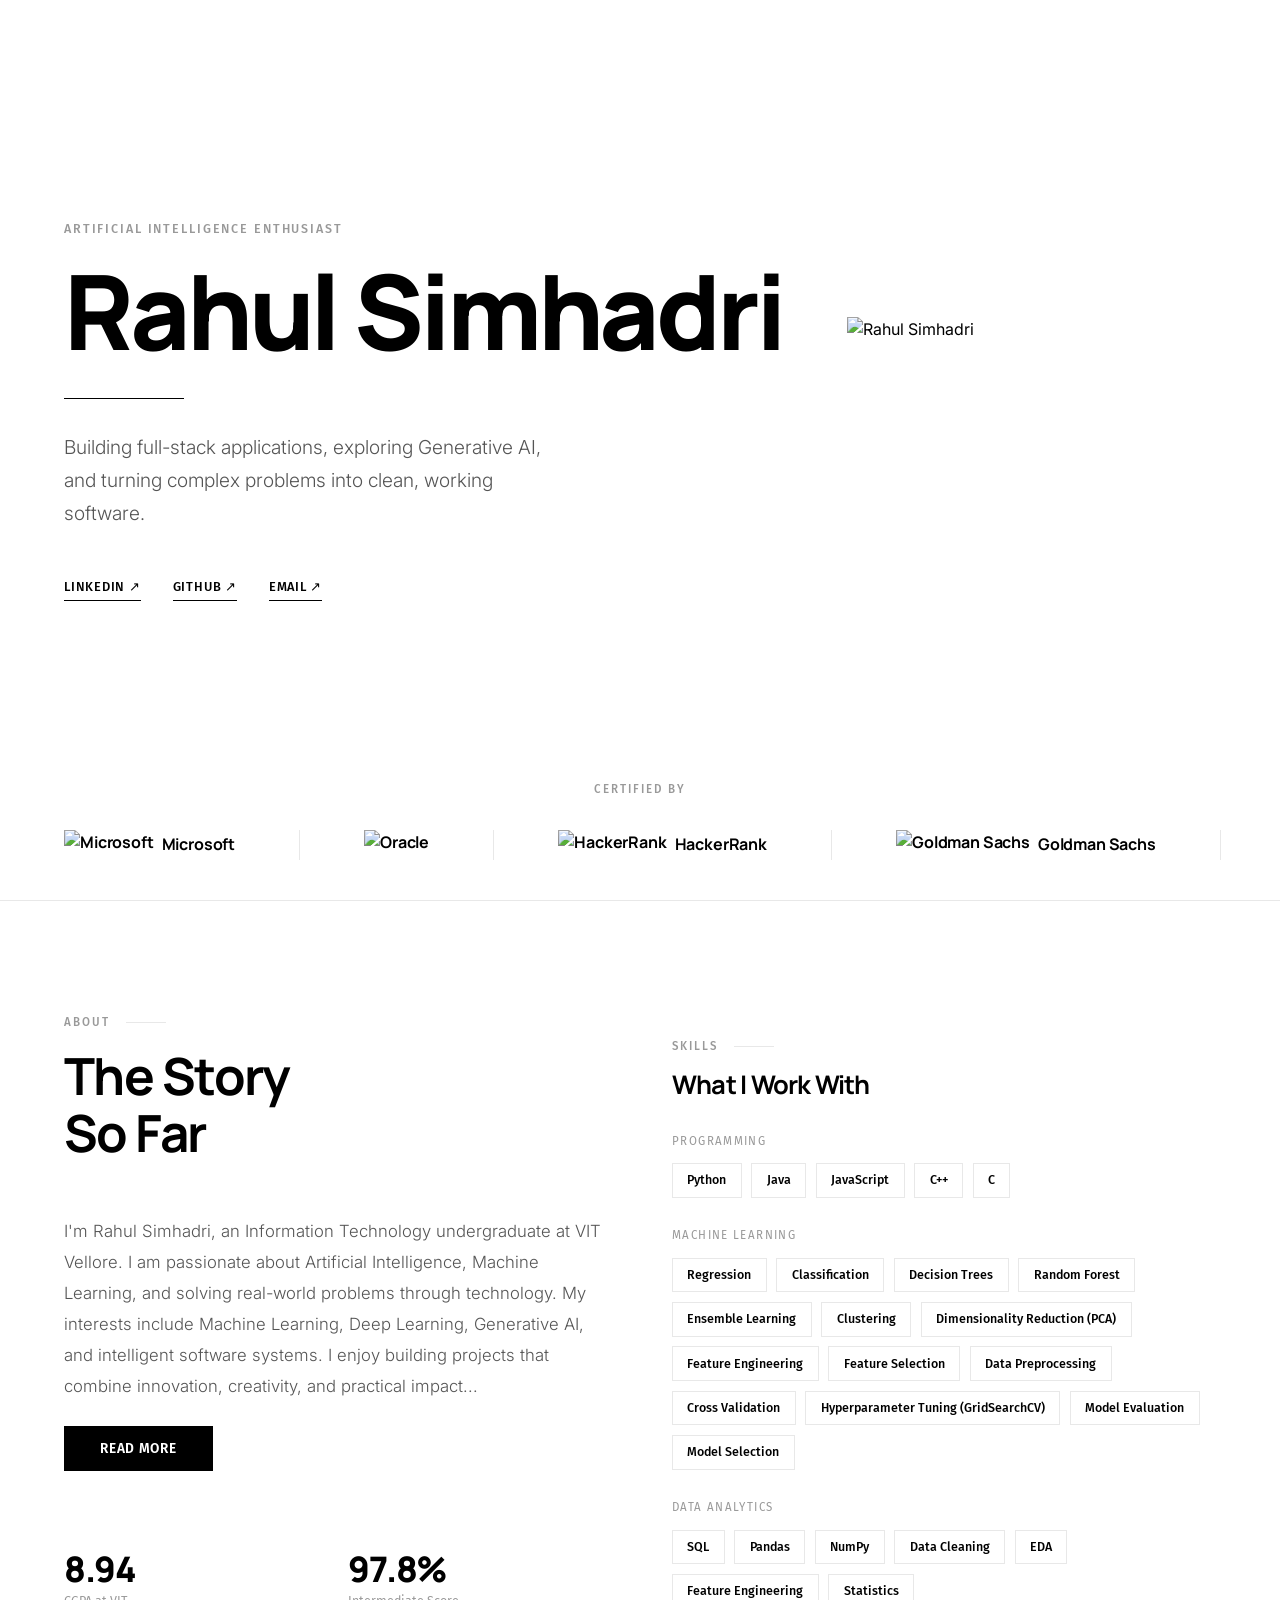
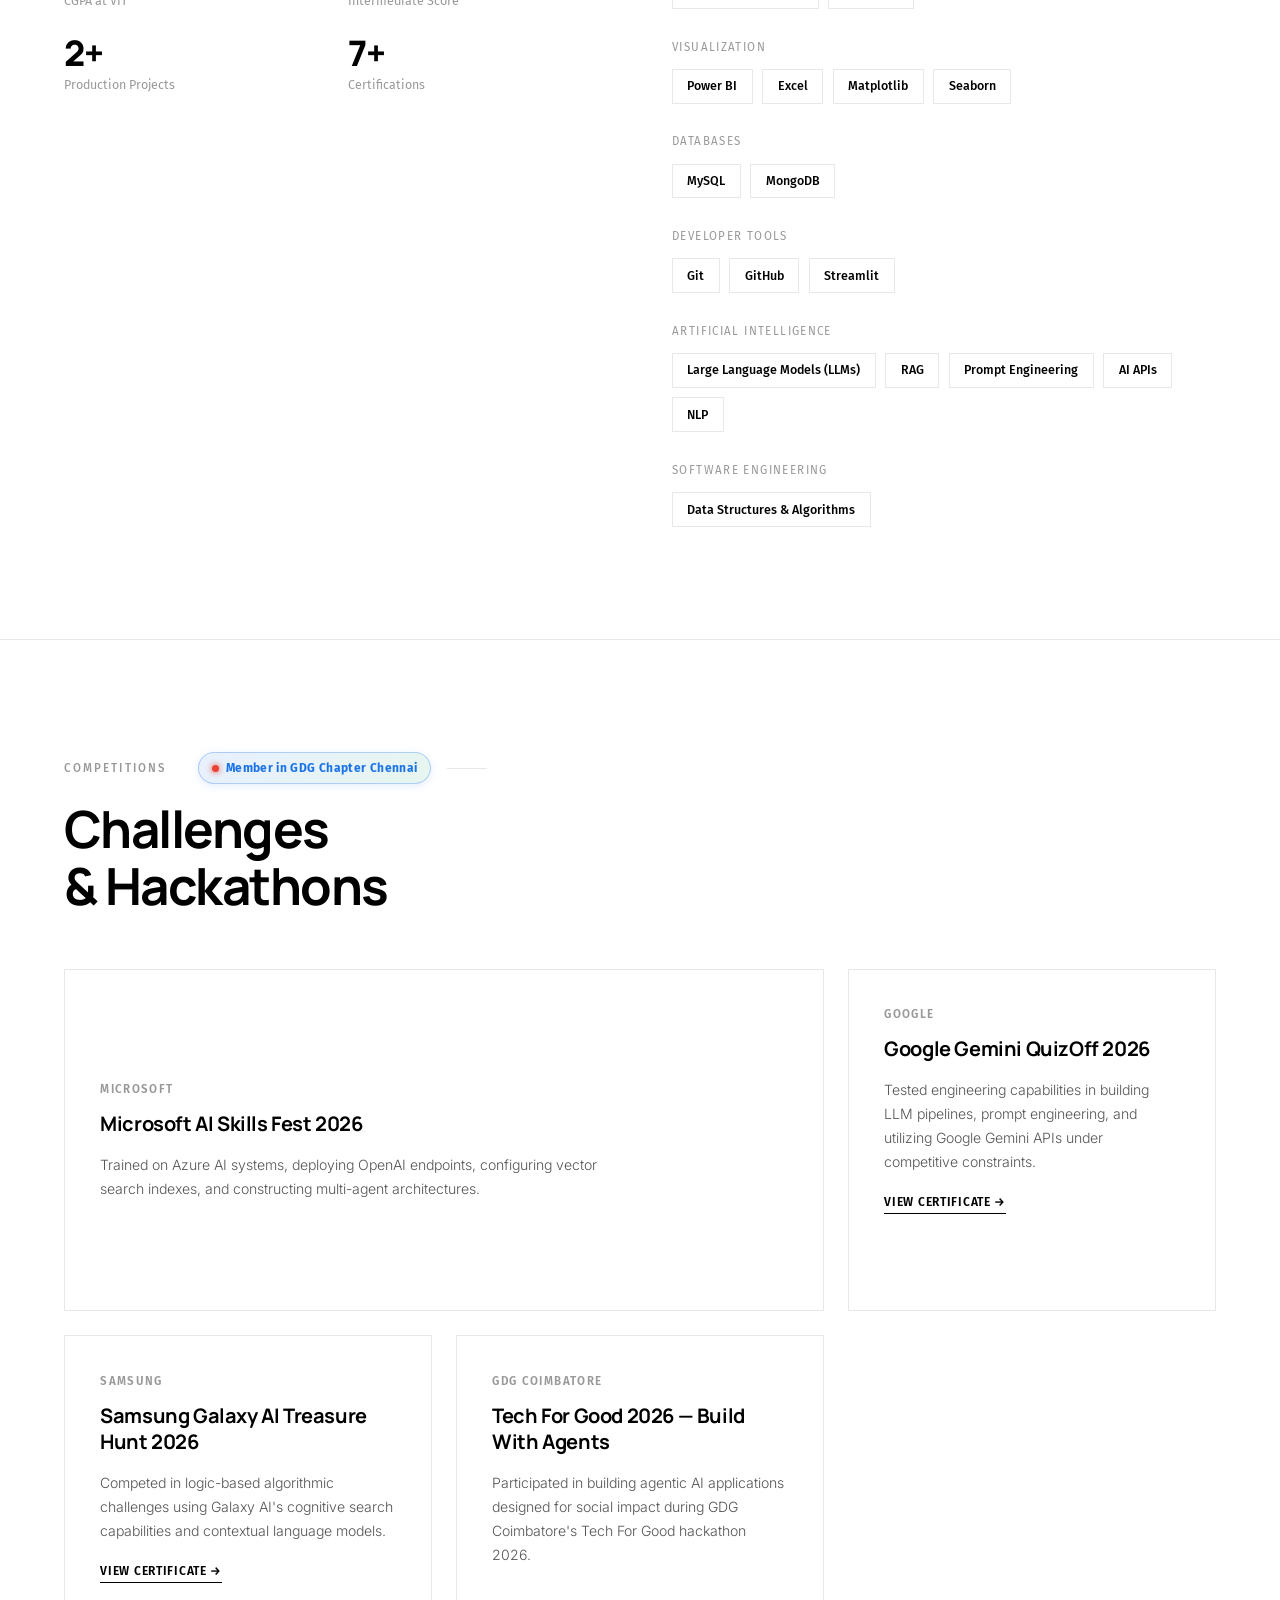
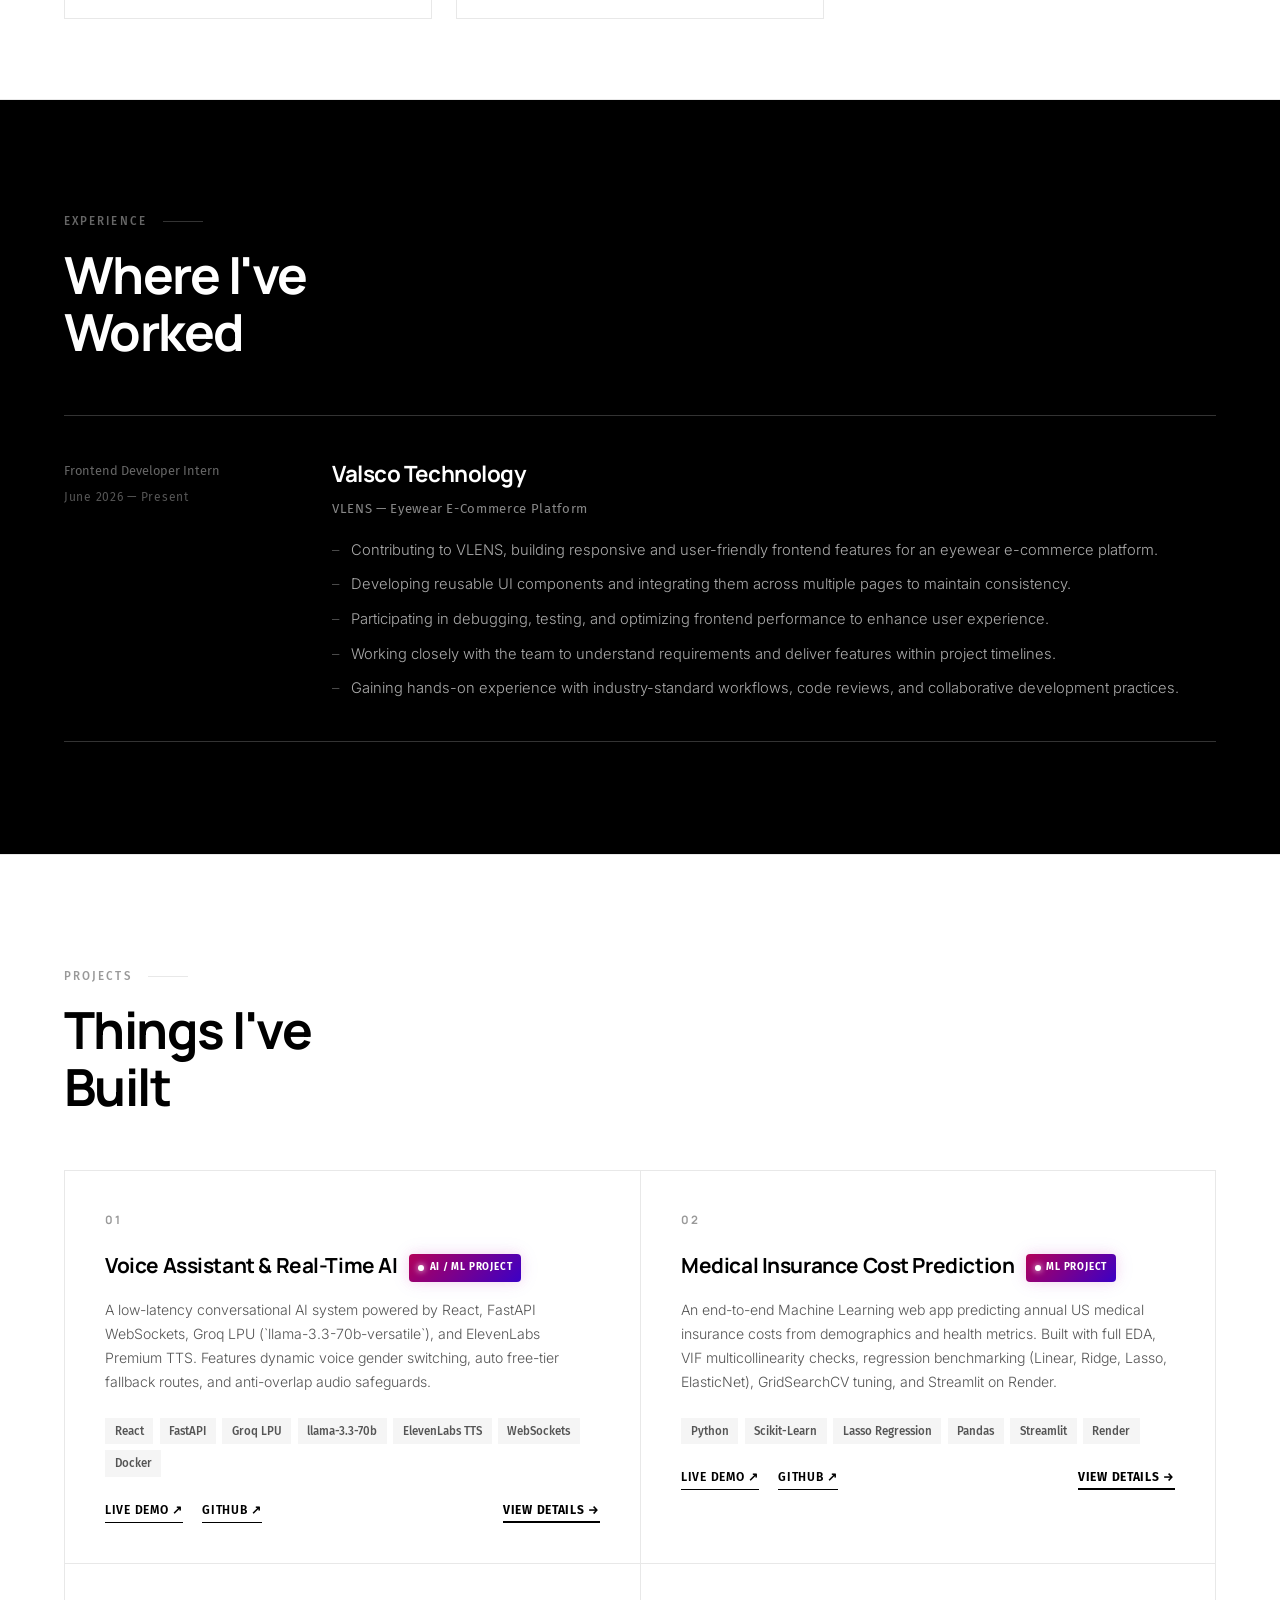
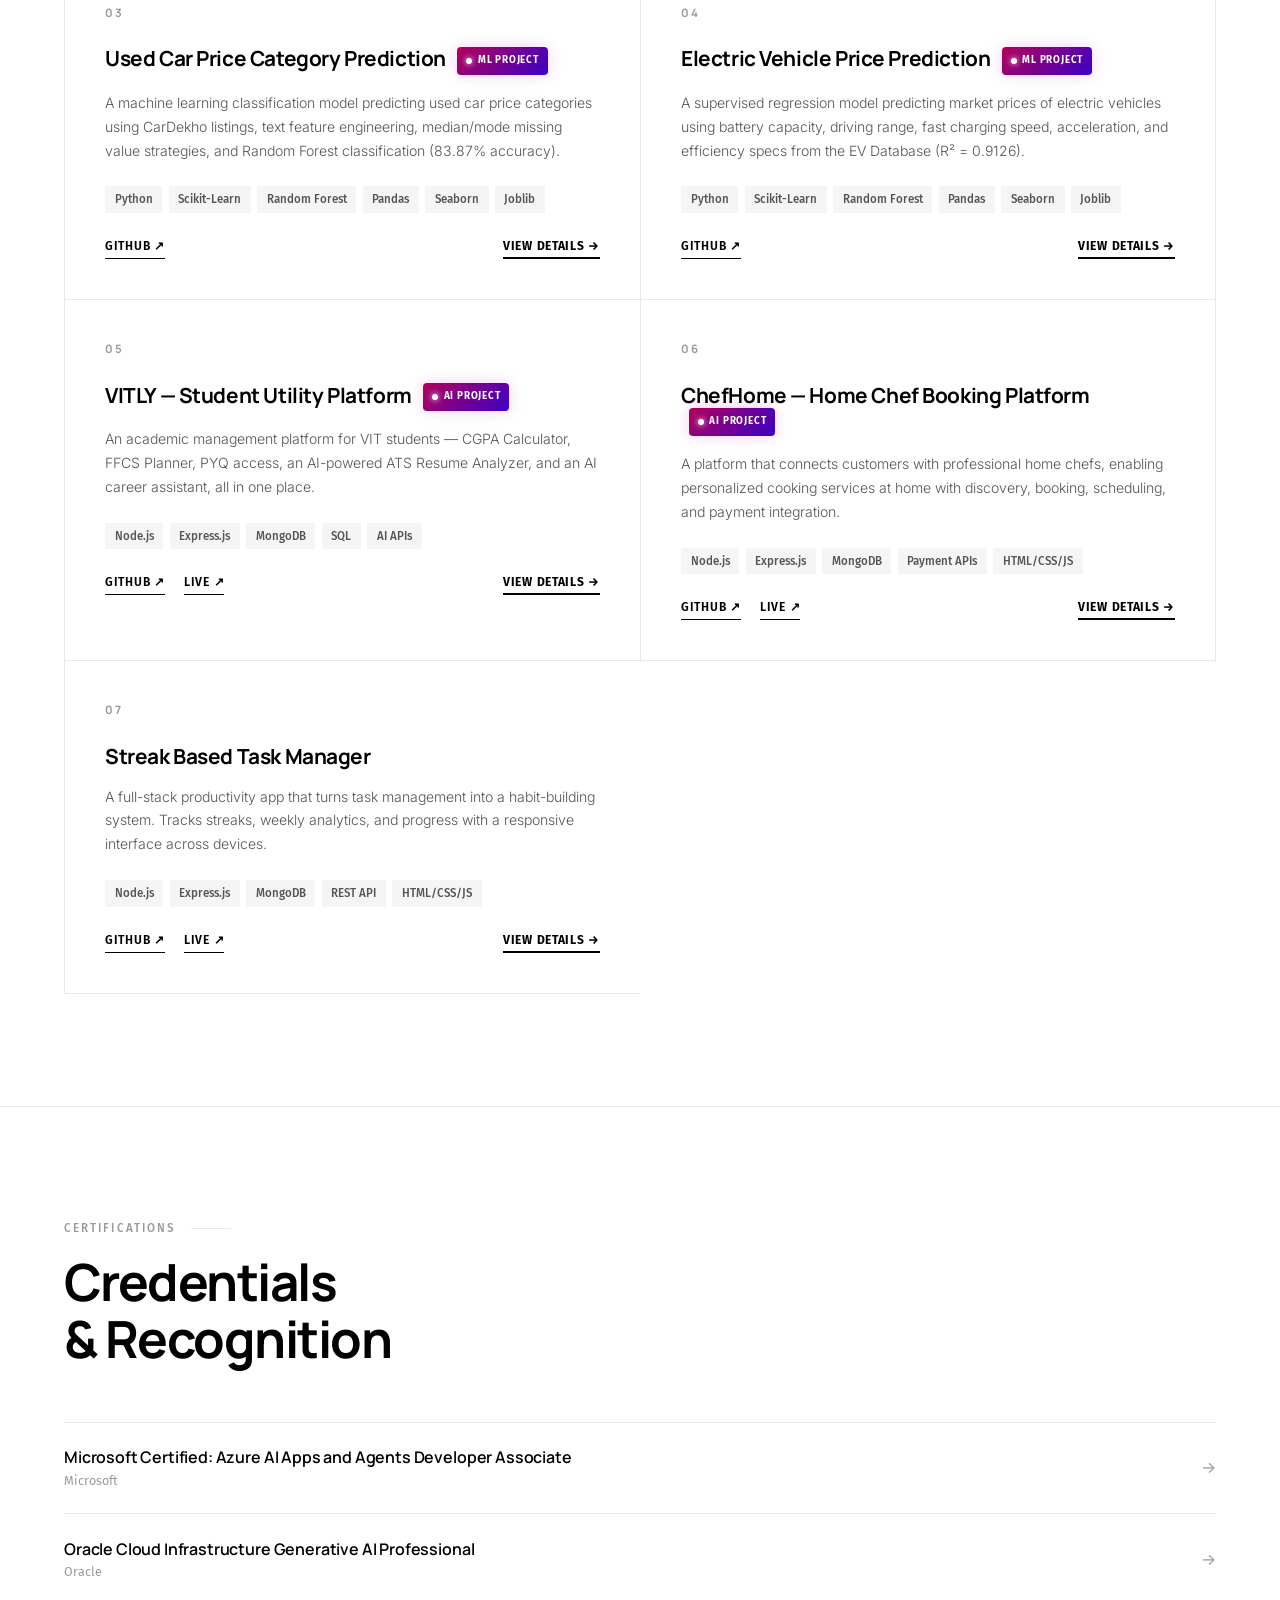
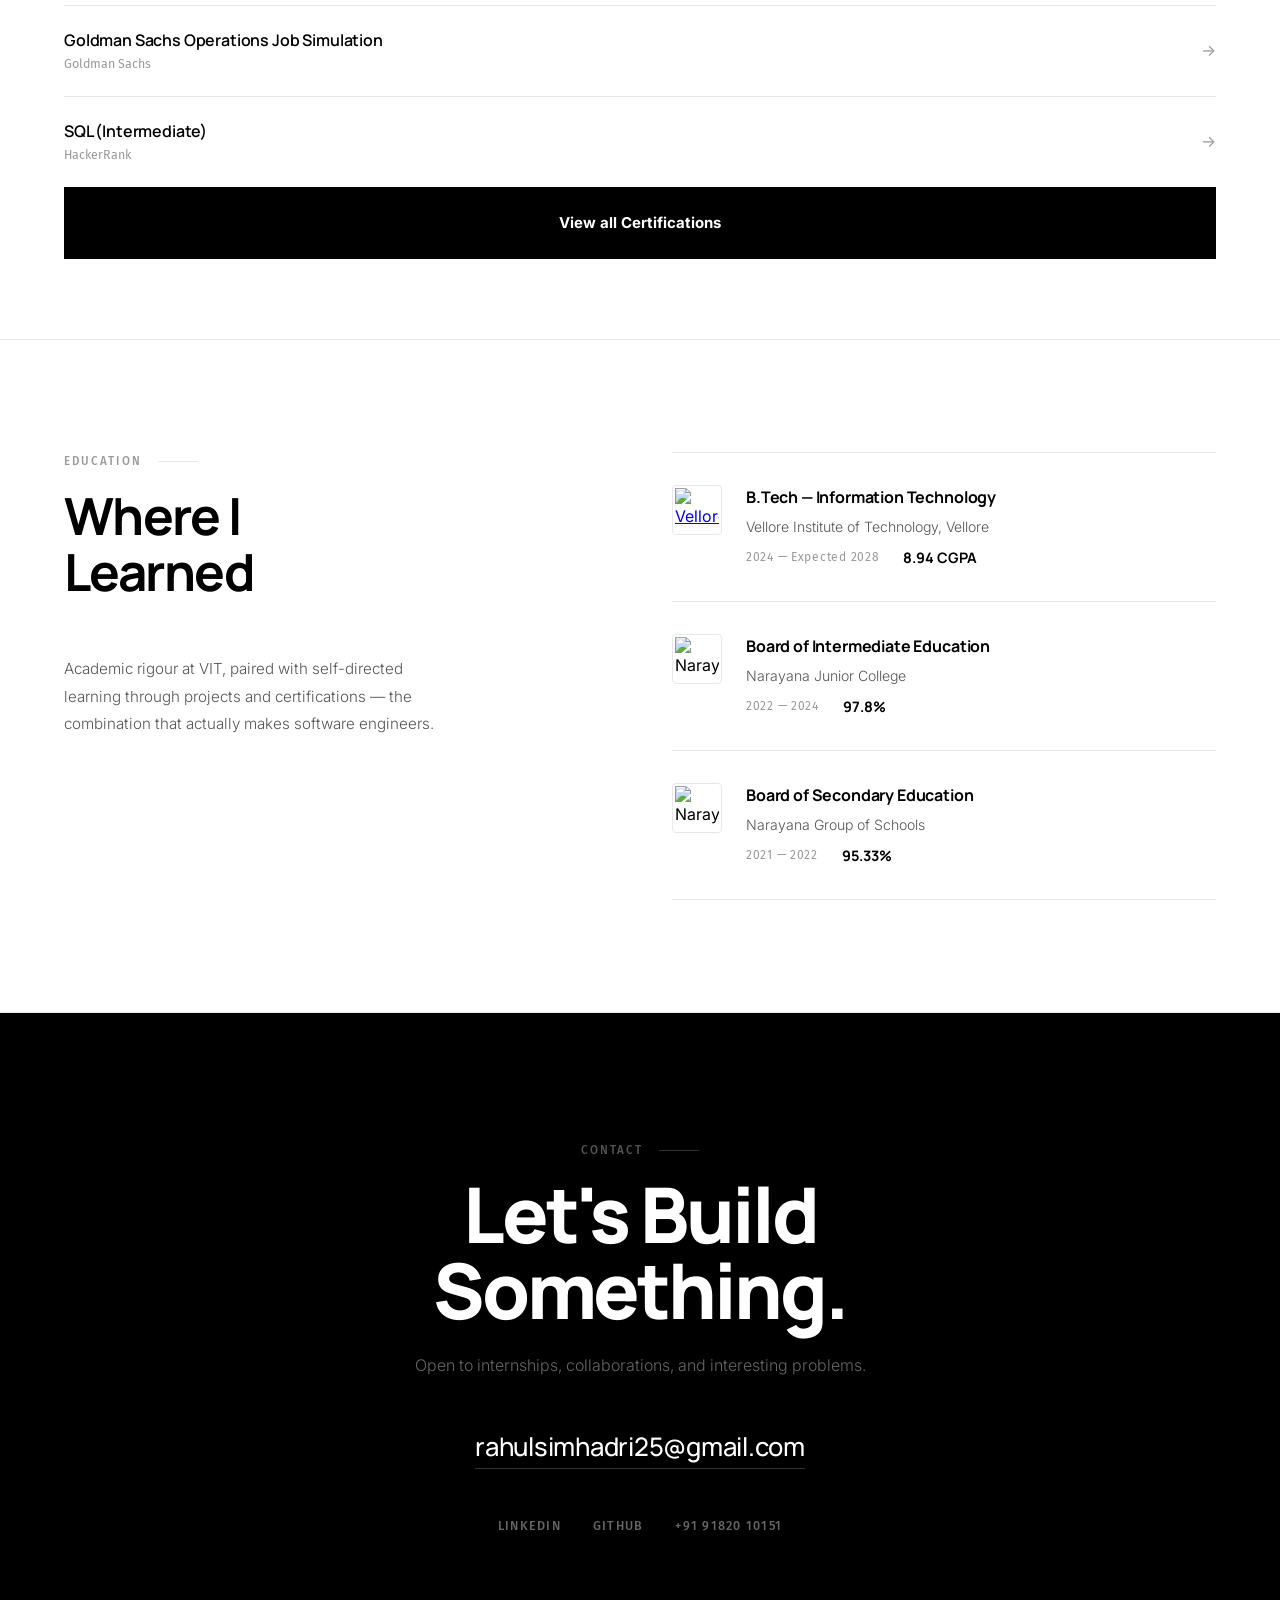
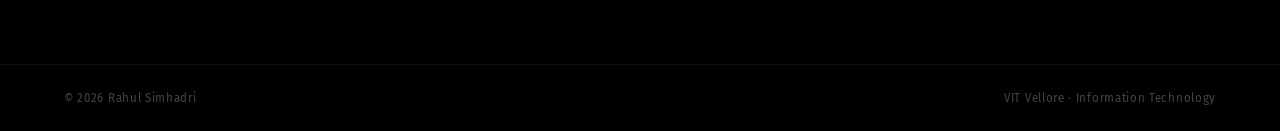
==== commit 66916858: "fix: update GitHub and Live Demo links for Voice Assistant project" ====
--- a/index.html
+++ b/index.html
@@ -1945,7 +1945,8 @@
                     <span class="tech-tag">Docker</span>
                 </div>
                 <div class="project-links">
-                    <a href="https://github.com/Rahul252006" target="_blank" class="proj-link">GitHub ↗</a>
+                    <a href="https://voice-assistant-rose-six.vercel.app/" target="_blank" class="proj-link">Live Demo ↗</a>
+                    <a href="https://github.com/Rahul252006/Voice_Assistant" target="_blank" class="proj-link">GitHub ↗</a>
                     <a href="project-voiceassistant.html" class="proj-link"
                         style="margin-left: auto; border-bottom: 2px solid var(--black); font-weight: 700;">View Details
                         &rarr;</a>
@@ -1990,7 +1991,7 @@
                     <span class="tech-tag">Joblib</span>
                 </div>
                 <div class="project-links">
-                    <a href="https://github.com/Rahul252006/Used-Car-Price-Category-Prediction" target="_blank" class="proj-link">GitHub ↗</a>
+                    <a href="https://github.com/Rahul252006/Used_Cars_Prediction_Model" target="_blank" class="proj-link">GitHub ↗</a>
                     <a href="project-car-price.html" class="proj-link"
                         style="margin-left: auto; border-bottom: 2px solid var(--black); font-weight: 700;">View Details
                         &rarr;</a>
@@ -2012,7 +2013,7 @@
                     <span class="tech-tag">Joblib</span>
                 </div>
                 <div class="project-links">
-                    <a href="https://github.com/Rahul252006/EV-Price-Prediction" target="_blank" class="proj-link">GitHub ↗</a>
+                    <a href="https://github.com/Rahul252006/EV_Cars_Price_Prediction_Model" target="_blank" class="proj-link">GitHub ↗</a>
                     <a href="project-ev-price.html" class="proj-link"
                         style="margin-left: auto; border-bottom: 2px solid var(--black); font-weight: 700;">View Details
                         &rarr;</a>
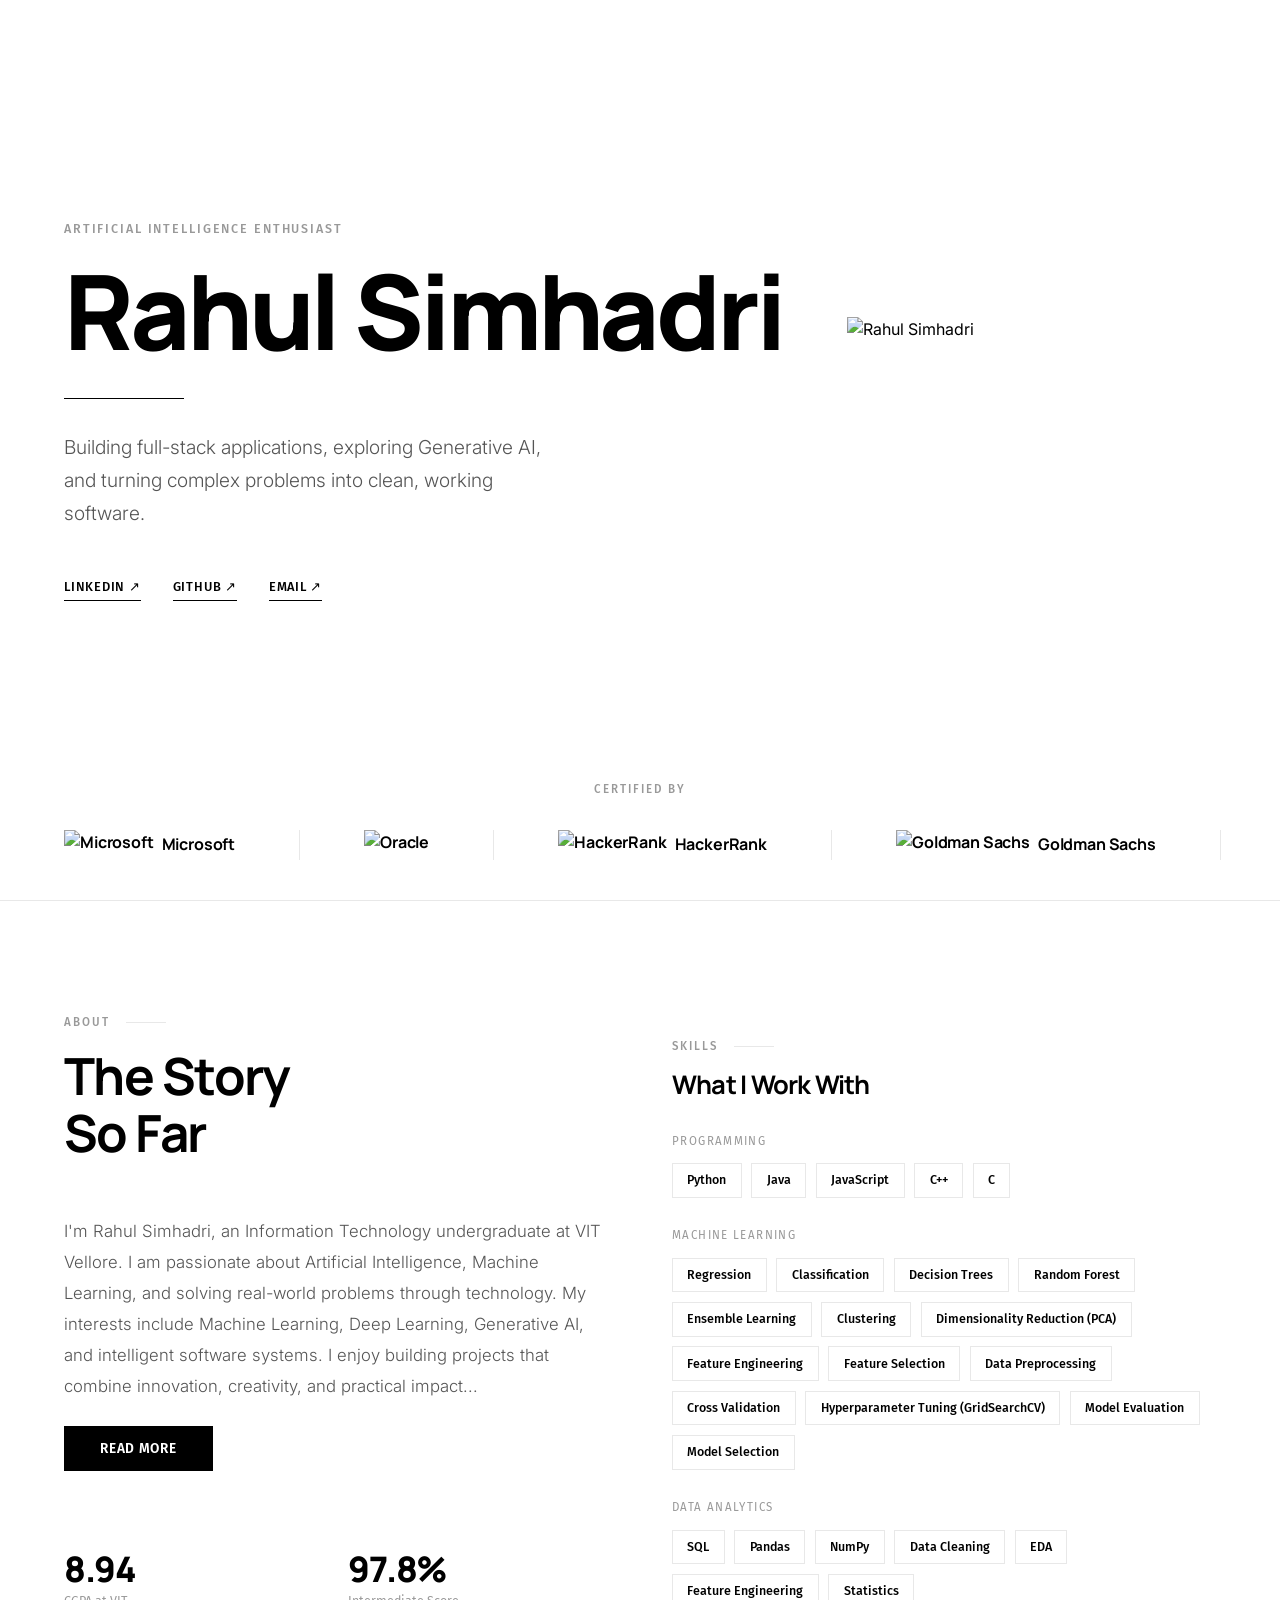
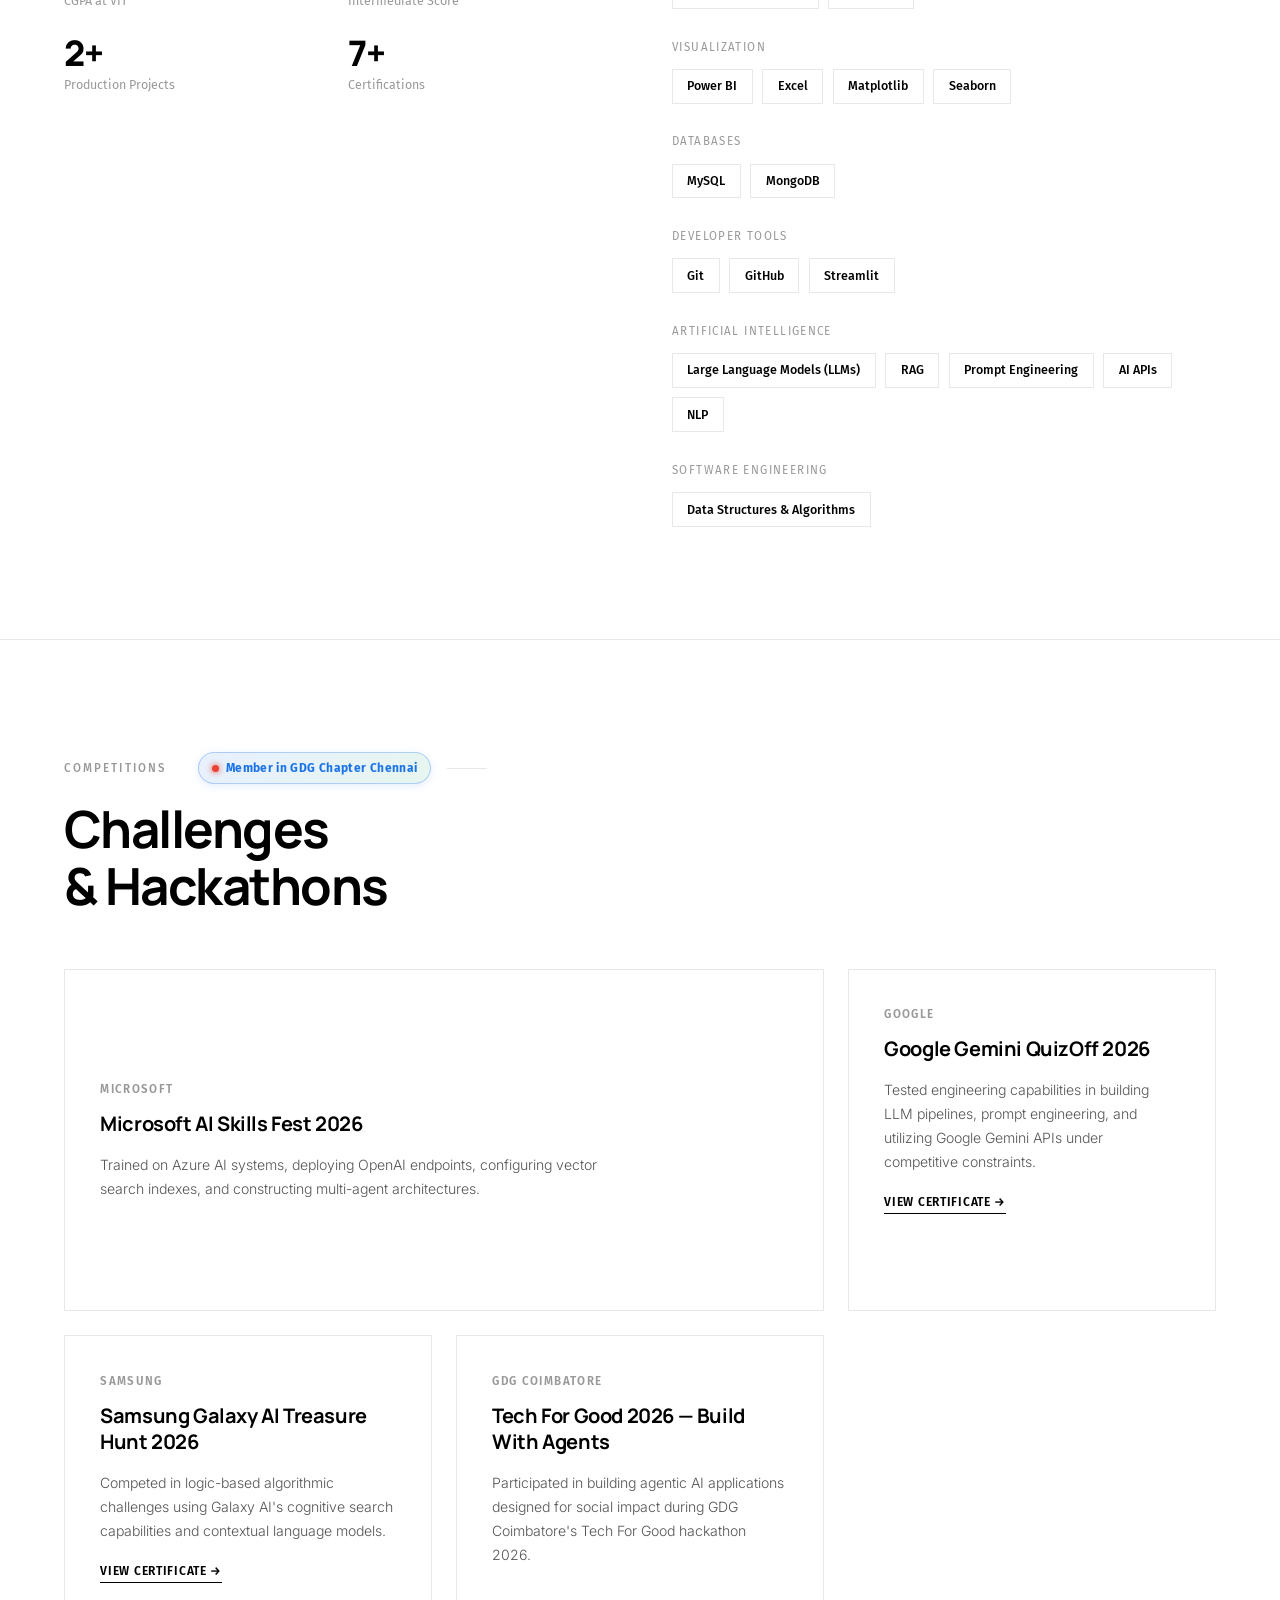
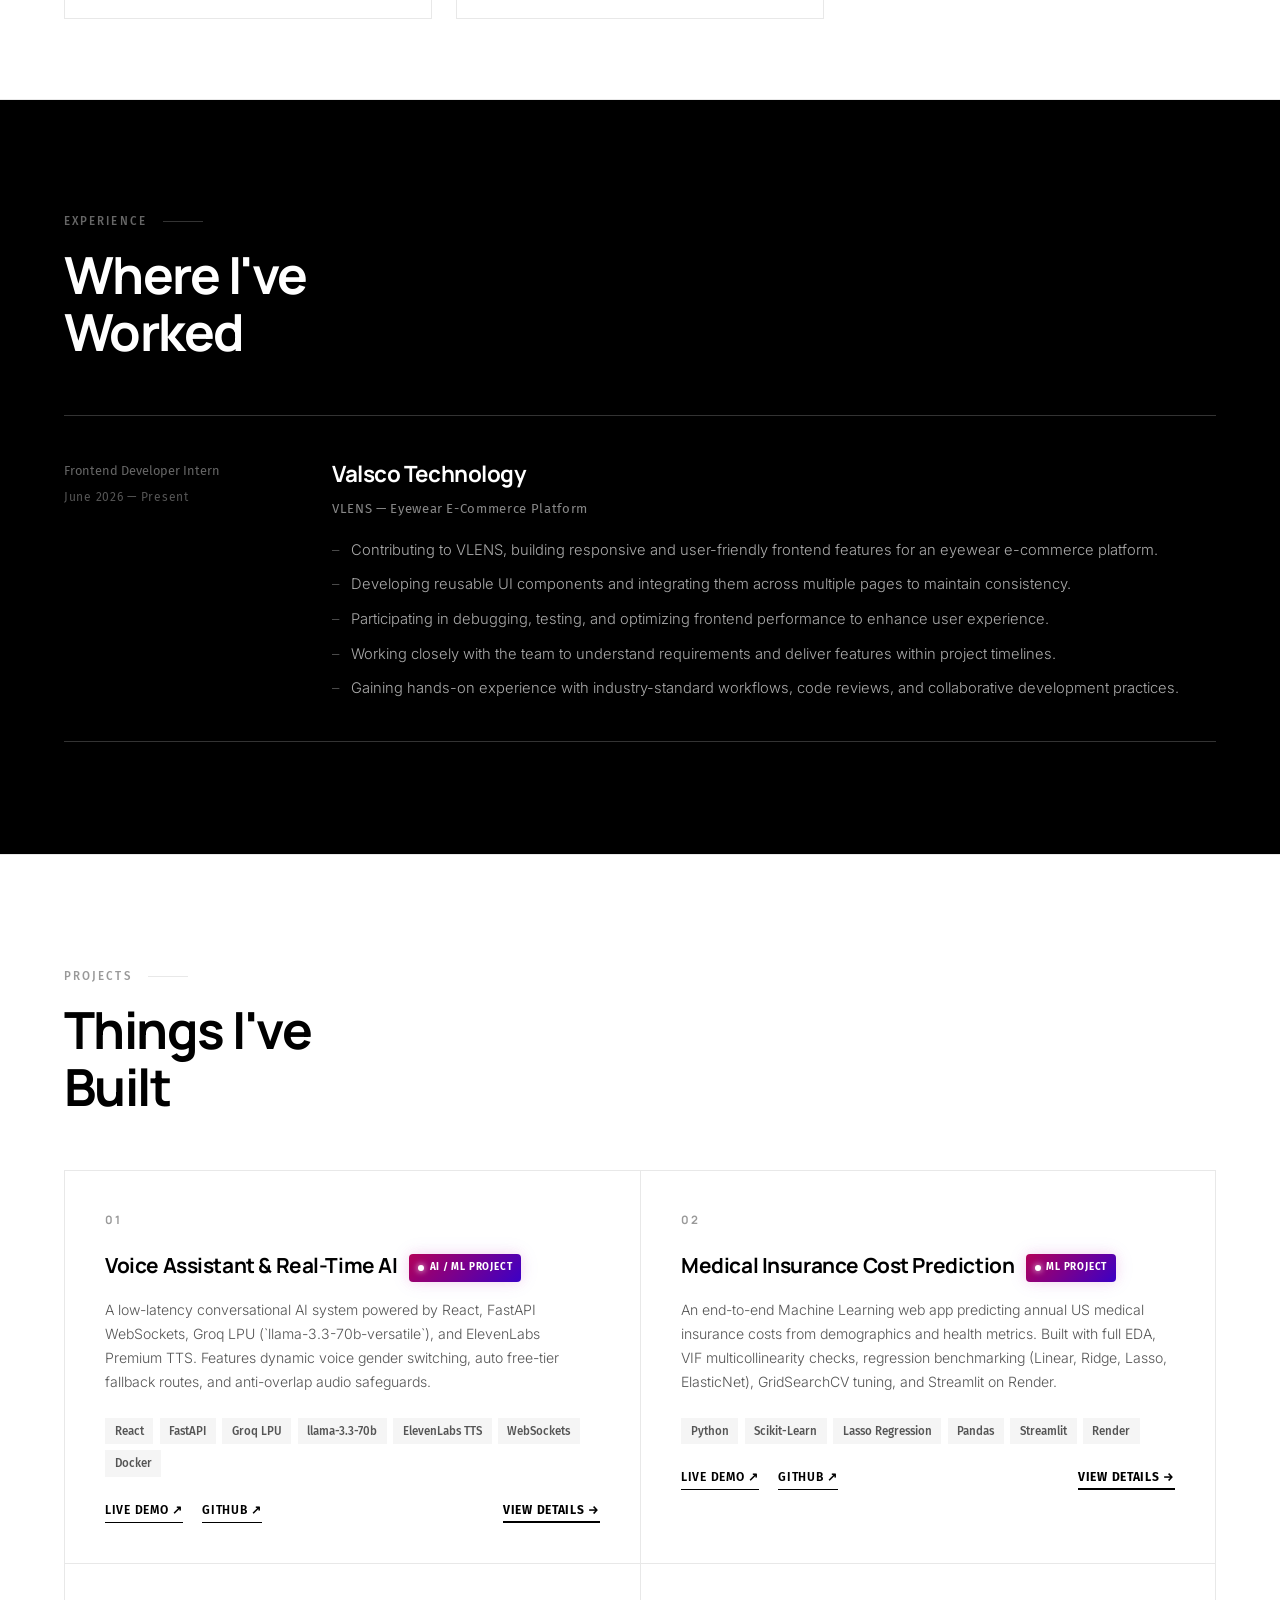
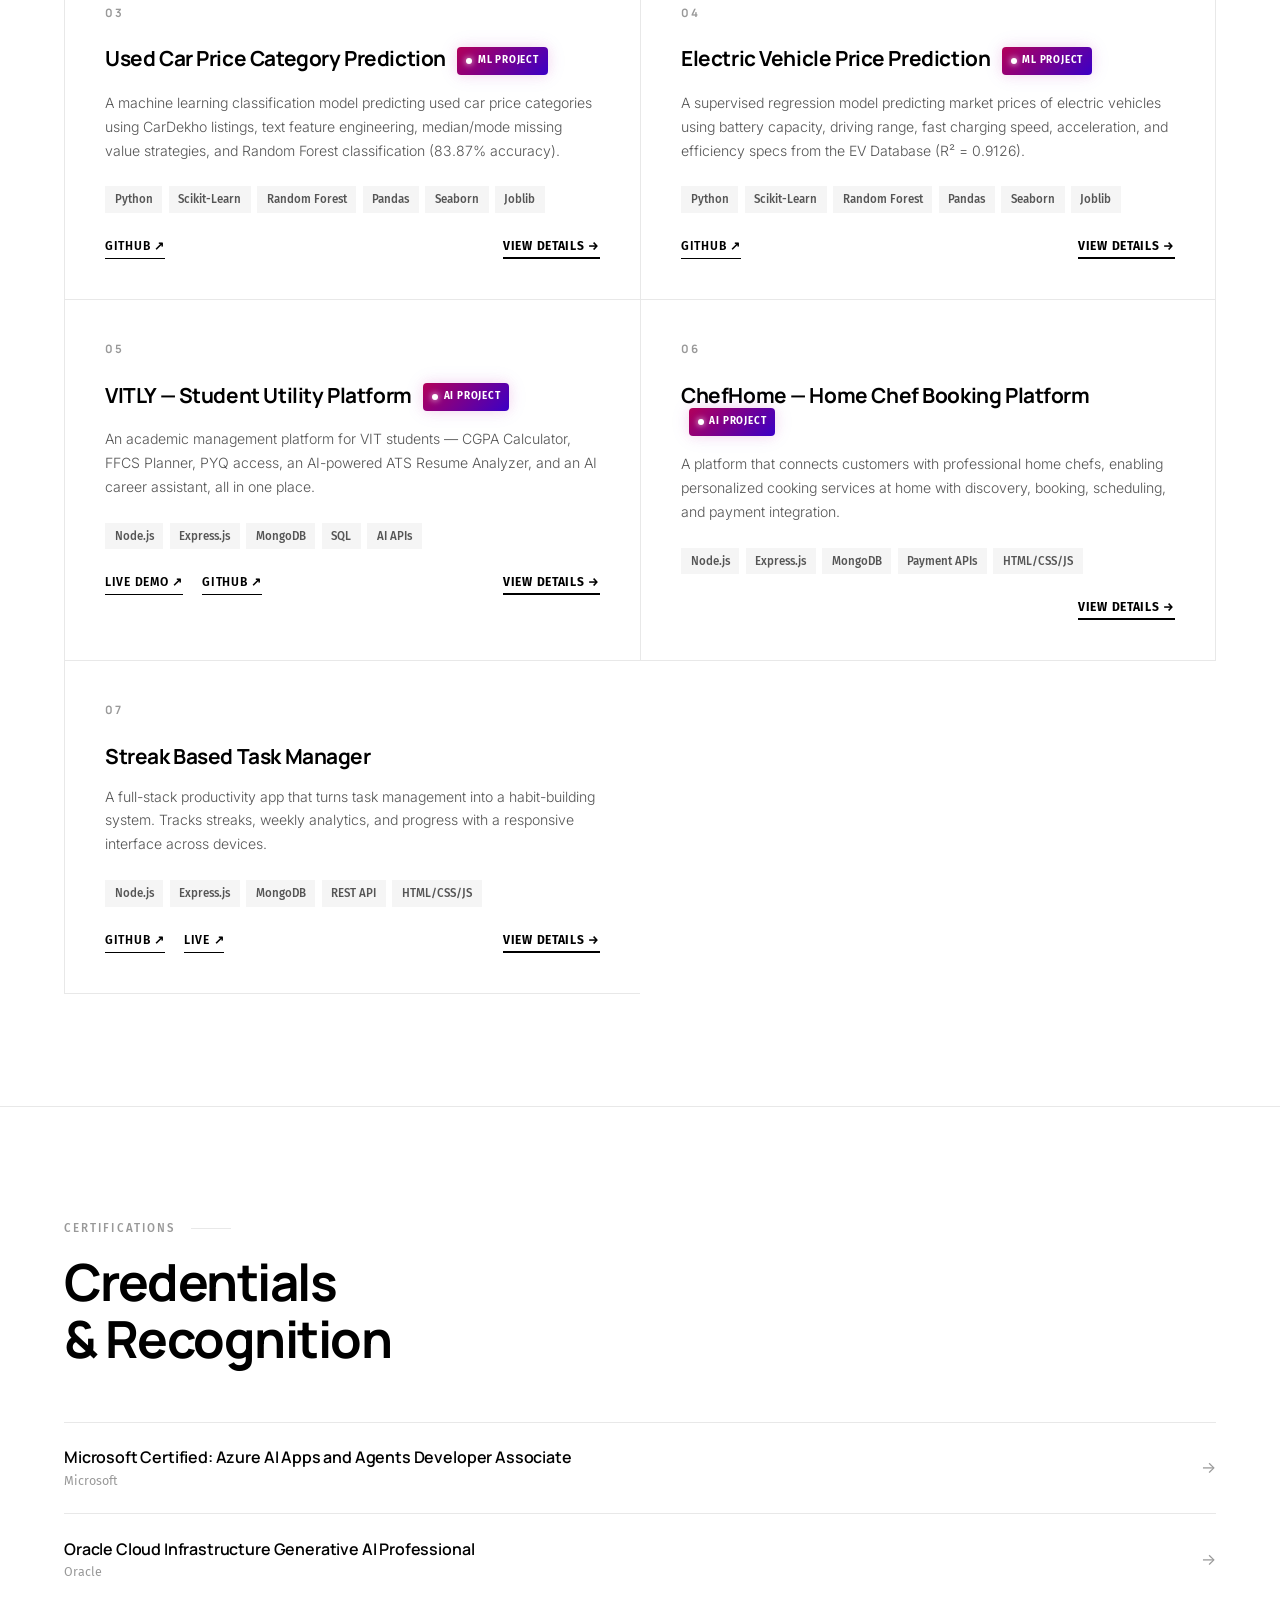
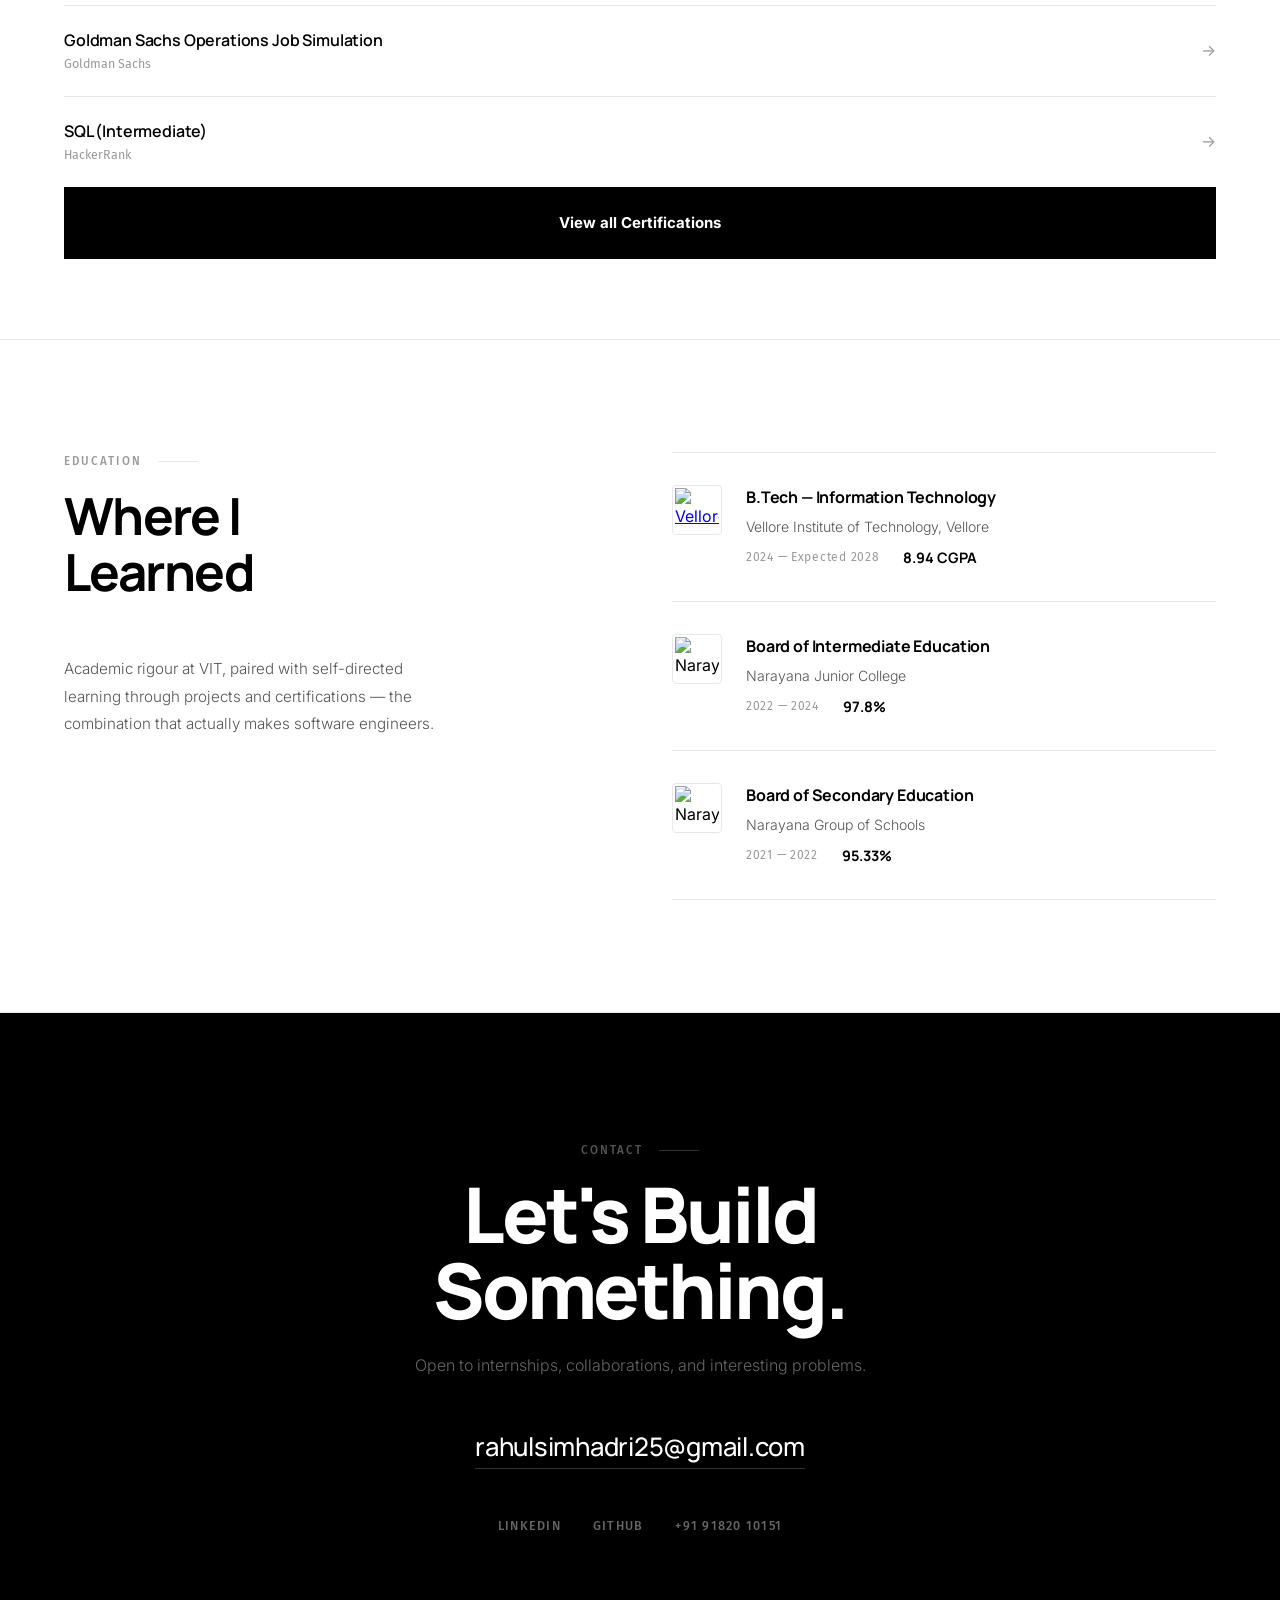
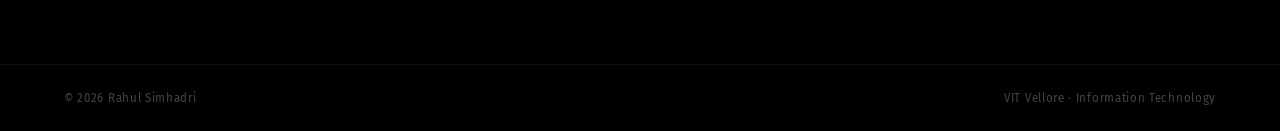
==== commit 0fb646f7: "fix: update VITLY live/github links and remove links for ChefHome" ====
--- a/index.html
+++ b/index.html
@@ -2036,8 +2036,8 @@
                     <span class="tech-tag">AI APIs</span>
                 </div>
                 <div class="project-links">
-                    <a href="https://github.com/Rahul252006" target="_blank" class="proj-link">GitHub ↗</a>
-                    <a href="#" class="proj-link">Live ↗</a>
+                    <a href="https://vitlyv.vercel.app/" target="_blank" class="proj-link">Live Demo ↗</a>
+                    <a href="https://github.com/Rahul252006/vitly" target="_blank" class="proj-link">GitHub ↗</a>
                     <a href="project-vitly.html" class="proj-link"
                         style="margin-left: auto; border-bottom: 2px solid var(--black); font-weight: 700;">View Details
                         &rarr;</a>
@@ -2060,8 +2060,6 @@
                     <span class="tech-tag">HTML/CSS/JS</span>
                 </div>
                 <div class="project-links">
-                    <a href="https://github.com/Rahul252006" target="_blank" class="proj-link">GitHub ↗</a>
-                    <a href="#" class="proj-link">Live ↗</a>
                     <a href="project-chefhome.html" class="proj-link"
                         style="margin-left: auto; border-bottom: 2px solid var(--black); font-weight: 700;">View Details
                         &rarr;</a>
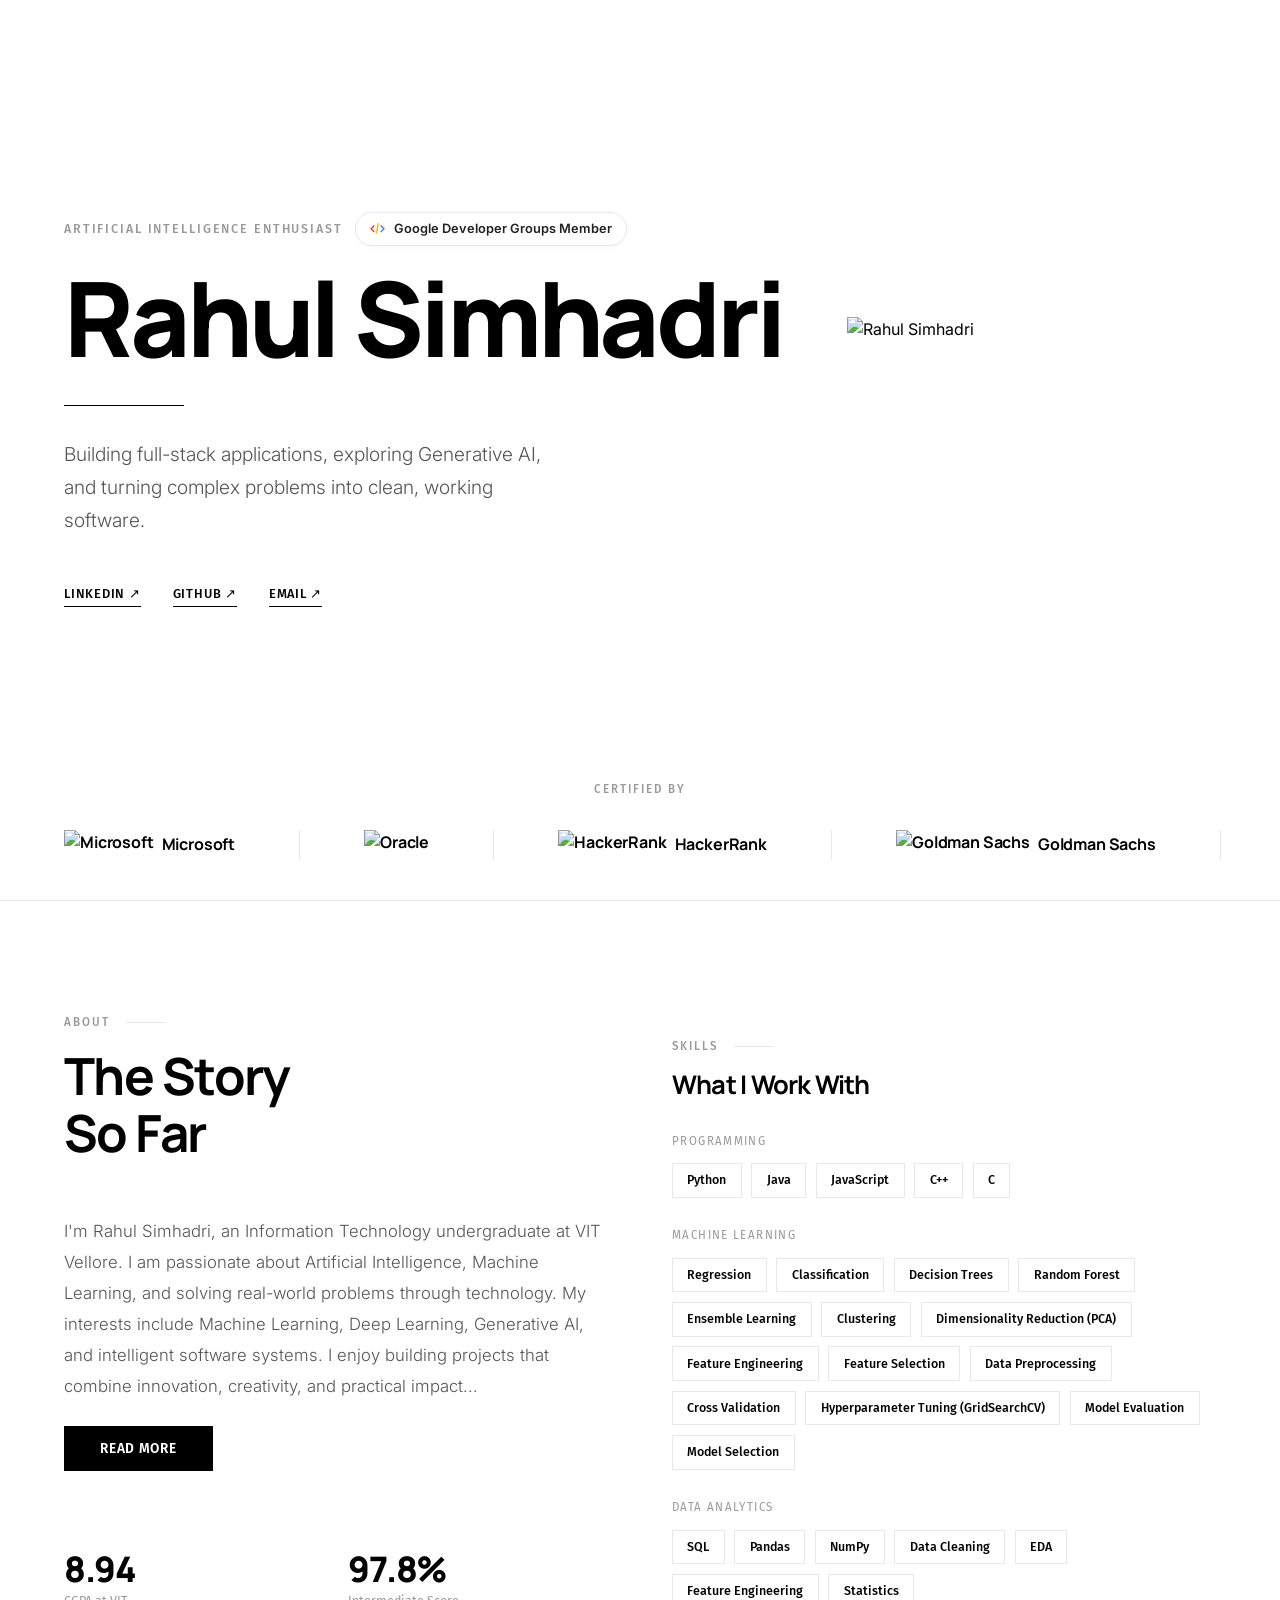
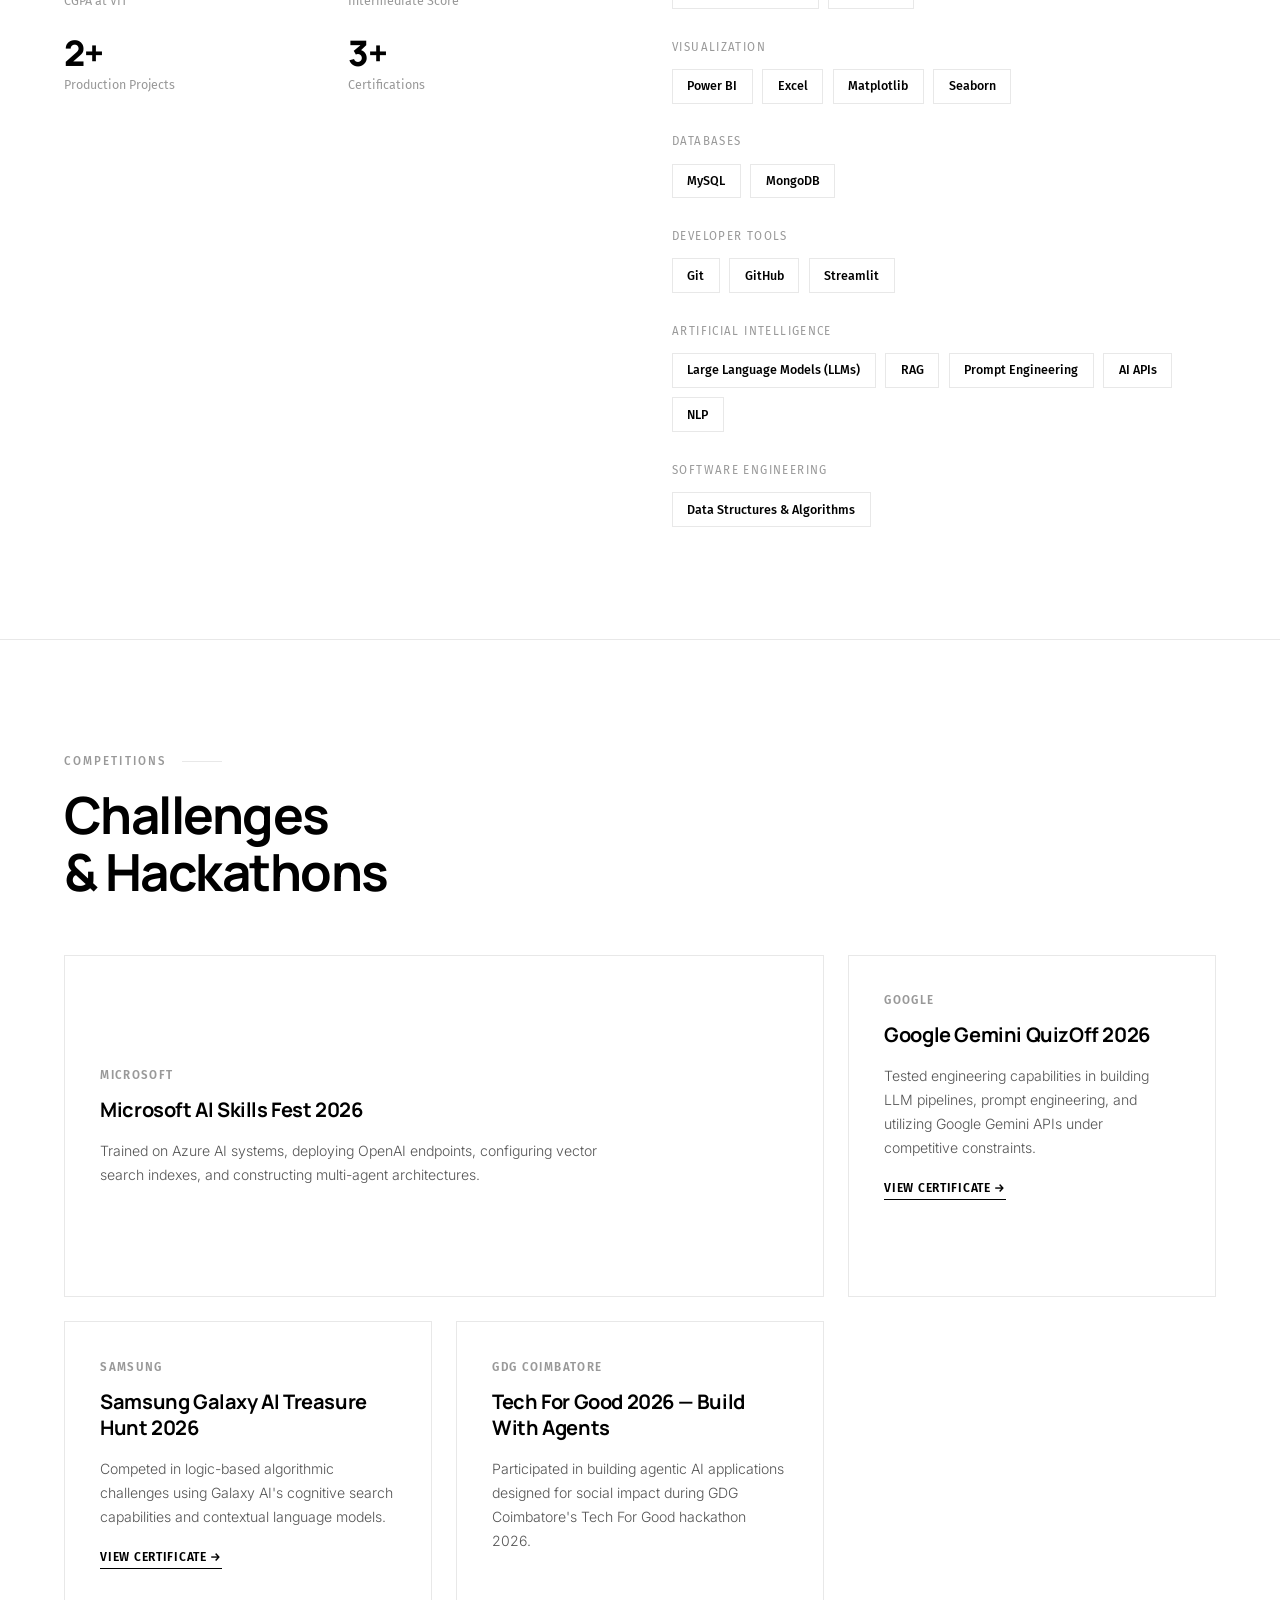
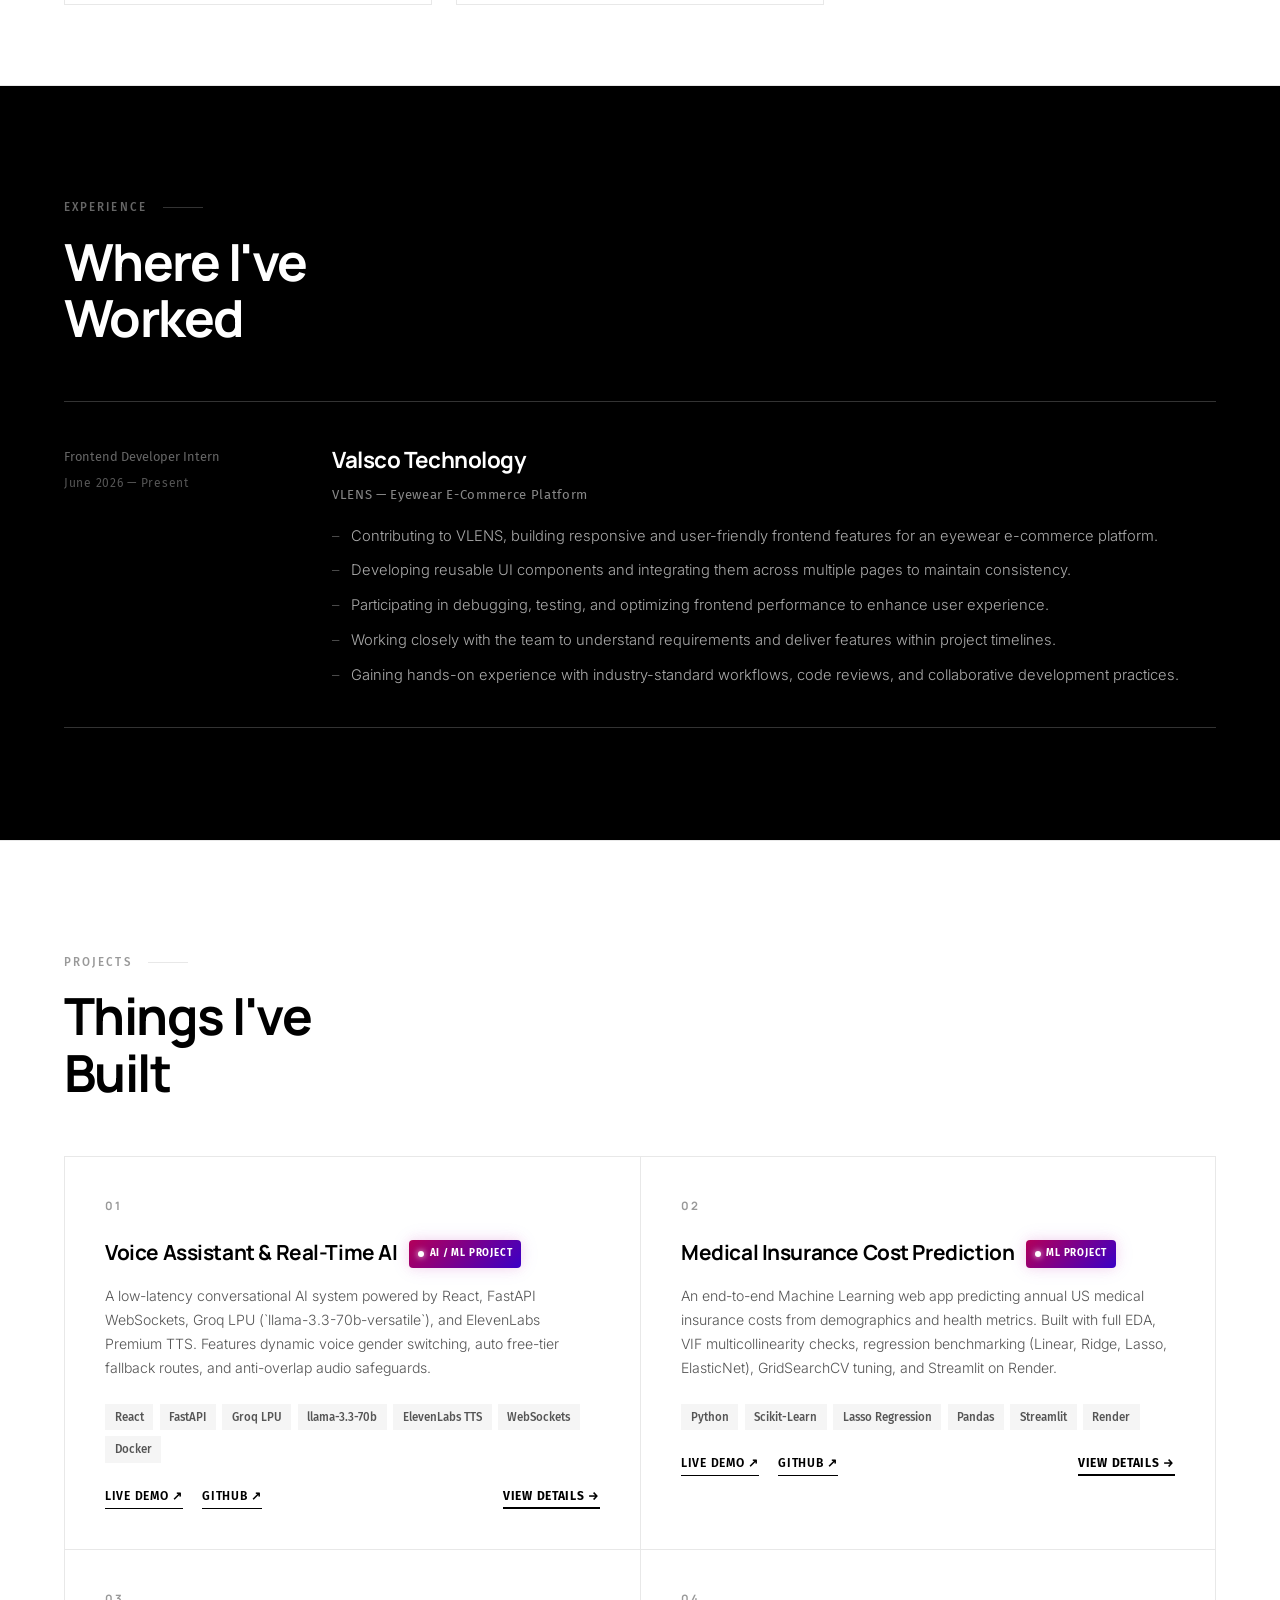
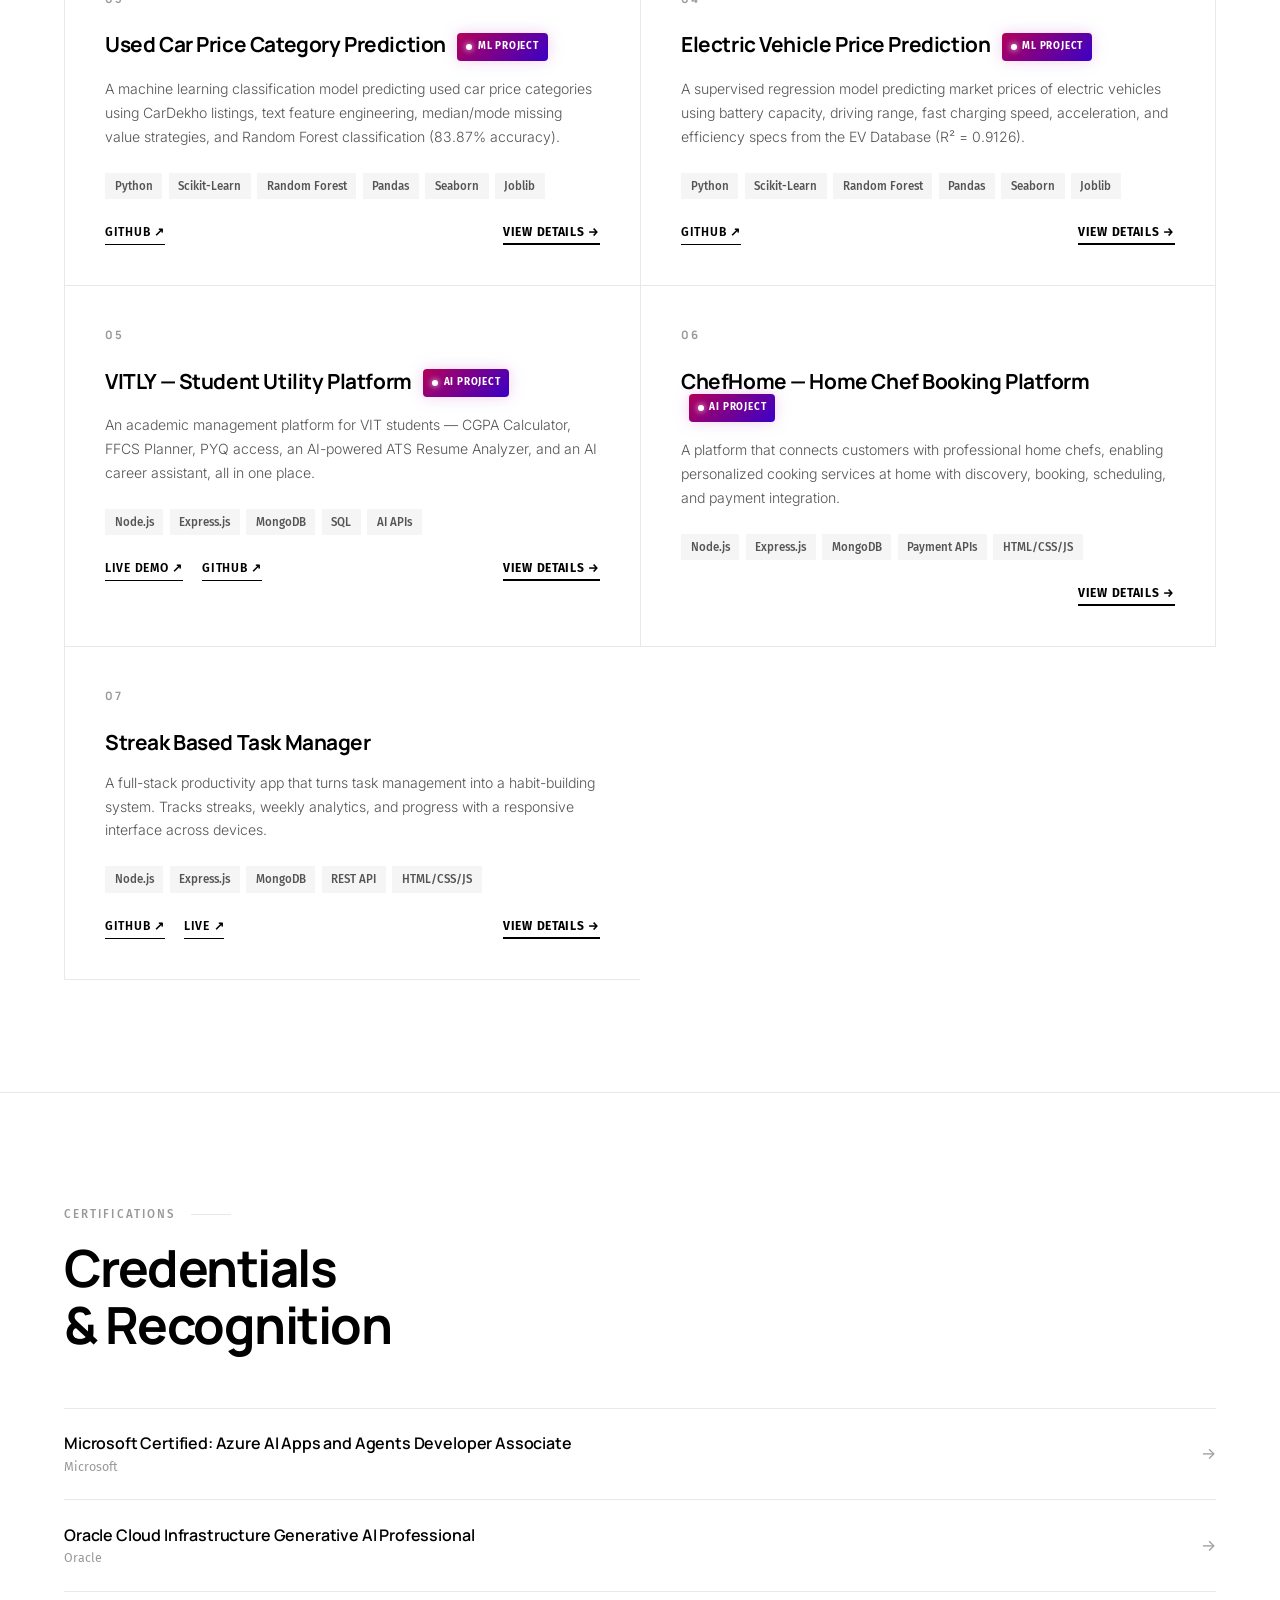
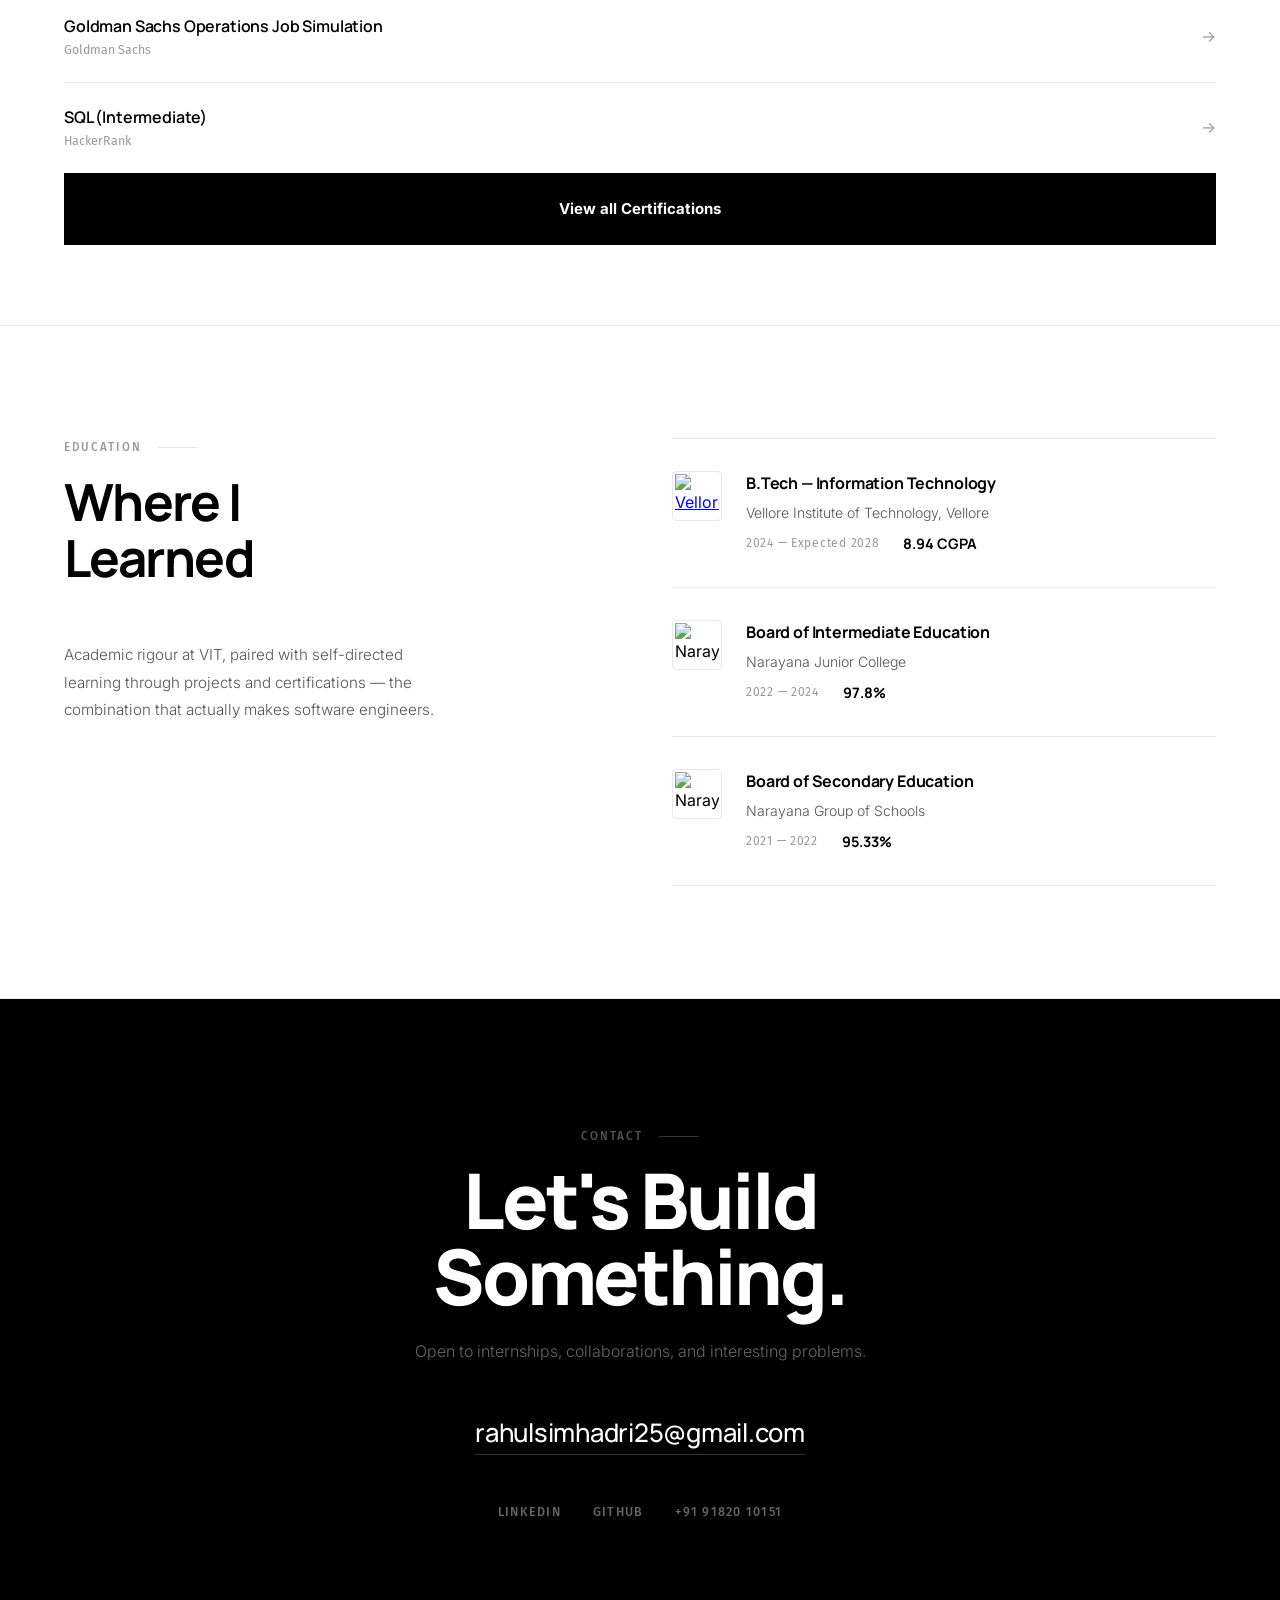
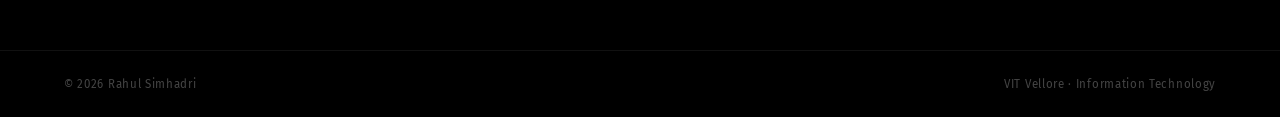
==== commit b11f6daa: "fix: update certs count to 3+, remove old GDG badge, and add minimal GDG badge with official logo" ====
--- a/index.html
+++ b/index.html
@@ -800,40 +800,37 @@
             padding-bottom: 5rem;
         }
 
-        .gdg-highlight-badge {
+        .gdg-badge-minimal {
             display: inline-flex;
             align-items: center;
-            gap: 0.45rem;
-            padding: 0.35rem 0.8rem;
-            background: linear-gradient(135deg, rgba(66, 133, 244, 0.12) 0%, rgba(54, 179, 126, 0.12) 100%);
-            border: 1px solid rgba(66, 133, 244, 0.35);
-            border-radius: 20px;
-            font-family: var(--font-label);
-            font-size: 0.75rem;
-            font-weight: 700;
-            color: #1a73e8;
-            letter-spacing: 0.03em;
+            gap: 0.5rem;
+            padding: 0.35rem 0.85rem;
+            background: #ffffff;
+            border: 1px solid var(--gray-200);
+            border-radius: 100px;
+            font-family: var(--font-body);
+            font-size: 0.8rem;
+            font-weight: 600;
+            color: var(--gray-800);
             text-transform: none;
-            margin-left: 1rem;
+            letter-spacing: normal;
             vertical-align: middle;
-            box-shadow: 0 2px 8px rgba(66, 133, 244, 0.15);
-        }
-
-        .gdg-dot {
-            width: 7px;
-            height: 7px;
-            background-color: #ea4335;
-            border-radius: 50%;
+            box-shadow: 0 1px 4px rgba(0, 0, 0, 0.04);
+            transition: border-color 0.2s ease, box-shadow 0.2s ease, transform 0.2s ease;
+        }
+
+        .gdg-badge-minimal:hover {
+            border-color: #4285f4;
+            box-shadow: 0 3px 10px rgba(66, 133, 244, 0.12);
+            transform: translateY(-1px);
+        }
+
+        .gdg-logo-svg {
+            width: 17px;
+            height: 17px;
+            flex-shrink: 0;
             display: inline-block;
-            box-shadow: 0 0 6px #ea4335;
-            animation: gdg-pulse 1.5s infinite alternate;
-        }
-
-        @keyframes gdg-pulse {
-            0% { background-color: #ea4335; box-shadow: 0 0 4px #ea4335; }
-            33% { background-color: #4285f4; box-shadow: 0 0 4px #4285f4; }
-            66% { background-color: #fbbc05; box-shadow: 0 0 4px #fbbc05; }
-            100% { background-color: #34a853; box-shadow: 0 0 4px #34a853; }
+            vertical-align: middle;
         }
 
         .comp-grid {
@@ -1609,7 +1606,17 @@
     <section class="hero" id="home">
         <div class="hero-top-row">
             <div class="hero-content">
-                <div class="hero-eyebrow">Artificial Intelligence enthusiast</div>
+                <div class="hero-eyebrow" style="display: flex; align-items: center; gap: 0.75rem; flex-wrap: wrap;">
+                    <span>Artificial Intelligence enthusiast</span>
+                    <span class="gdg-badge-minimal">
+                        <svg class="gdg-logo-svg" viewBox="0 0 24 24" fill="none" xmlns="http://www.w3.org/2000/svg">
+                            <path d="M6.8 17.5L1.5 12.2L6.8 6.9L8.2 8.3L4.3 12.2L8.2 16.1L6.8 17.5Z" fill="#EA4335"/>
+                            <path d="M14.1 4.5L11.5 19.5H9.4L12 4.5H14.1Z" fill="#FBBC05"/>
+                            <path d="M17.2 17.5L15.8 16.1L19.7 12.2L15.8 8.3L17.2 6.9L22.5 12.2L17.2 17.5Z" fill="#4285F4"/>
+                        </svg>
+                        Google Developer Groups Member
+                    </span>
+                </div>
                 <h1 class="hero-name">
                     <span>Rahul</span> <span>Simhadri</span>
                 </h1>
@@ -1744,7 +1751,7 @@
                     <div class="stat-desc">Production Projects</div>
                 </div>
                 <div class="stat-item reveal reveal-delay-3">
-                    <div class="stat-num">7+</div>
+                    <div class="stat-num">3+</div>
                     <div class="stat-desc">Certifications</div>
                 </div>
             </div>
@@ -1847,10 +1854,7 @@
 
     <!-- ─── COMPETITIONS ──────────────────────────────────────── -->
     <section id="competitions">
-        <div class="section-label">
-            Competitions
-            <span class="gdg-highlight-badge"><span class="gdg-dot"></span> Member in GDG Chapter Chennai</span>
-        </div>
+        <div class="section-label">Competitions</div>
         <h2 class="section-title">Challenges<br>& Hackathons</h2>
 
         <div class="comp-grid">
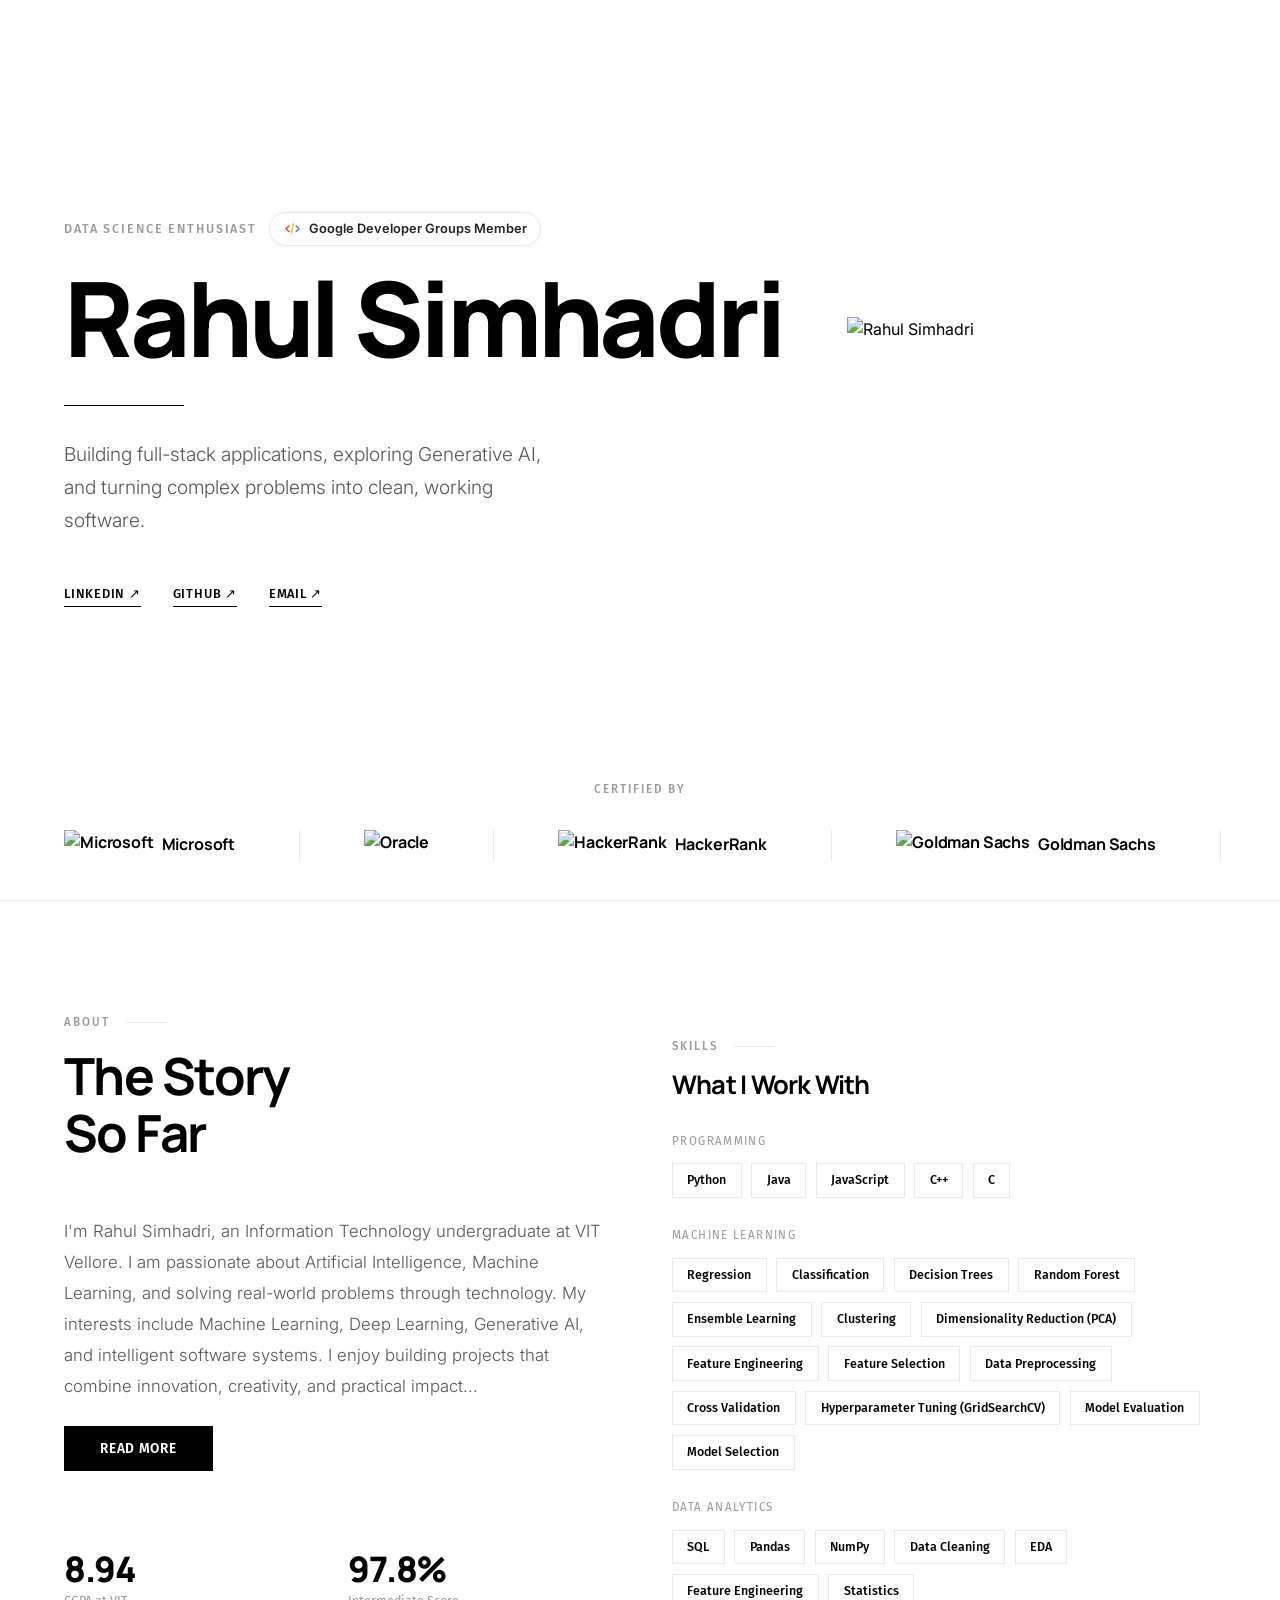
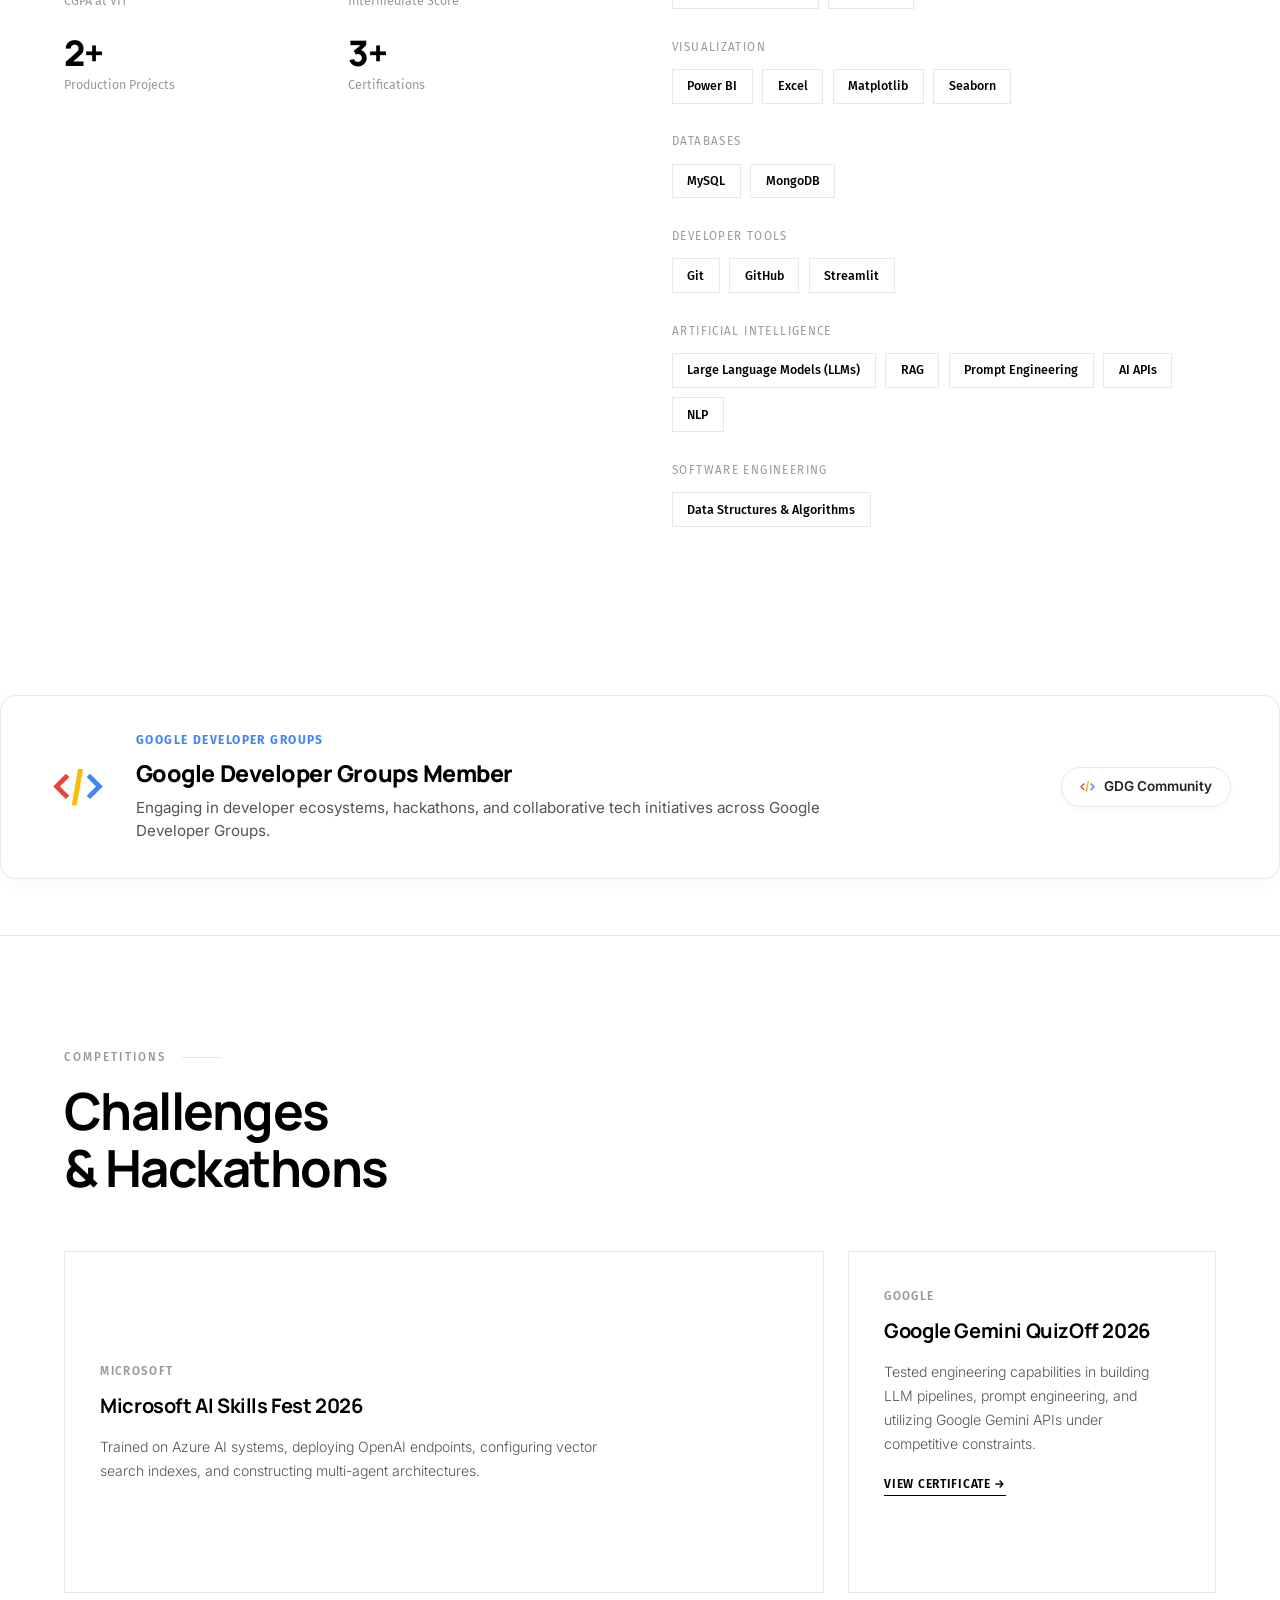
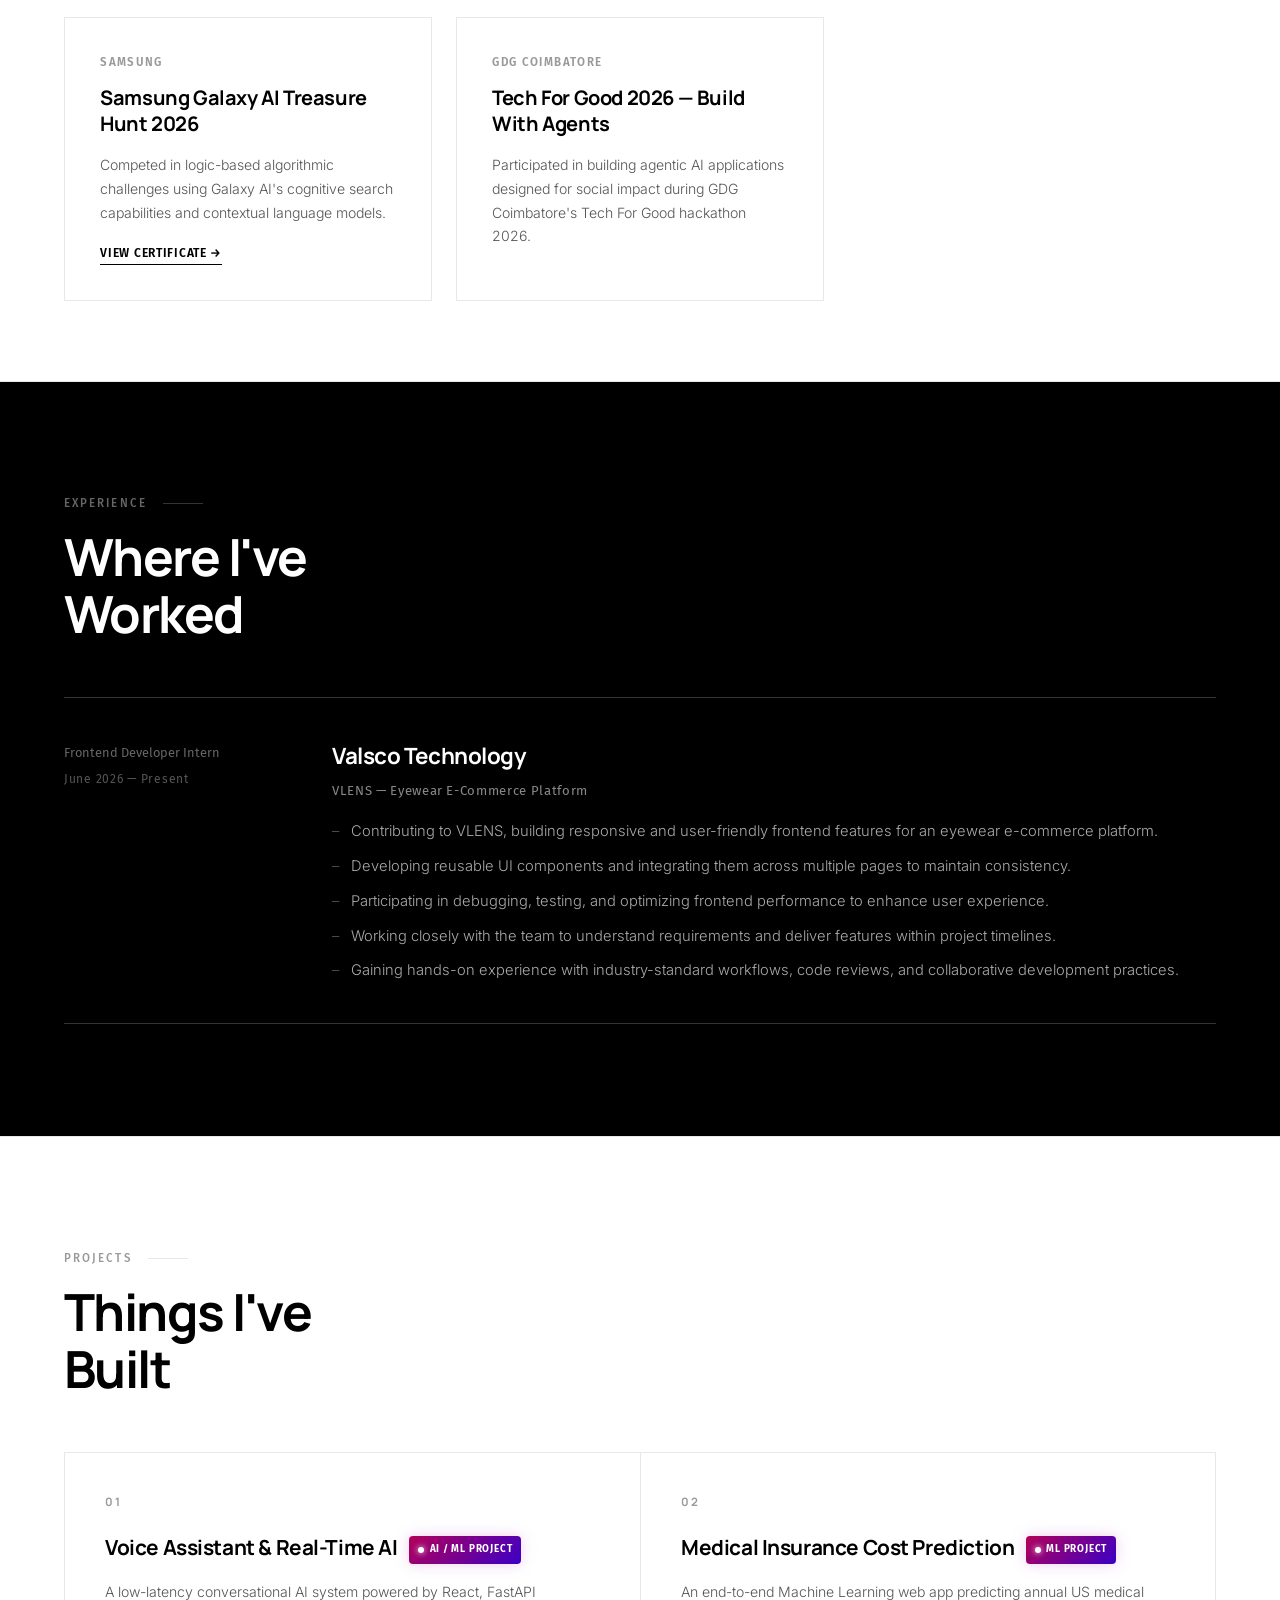
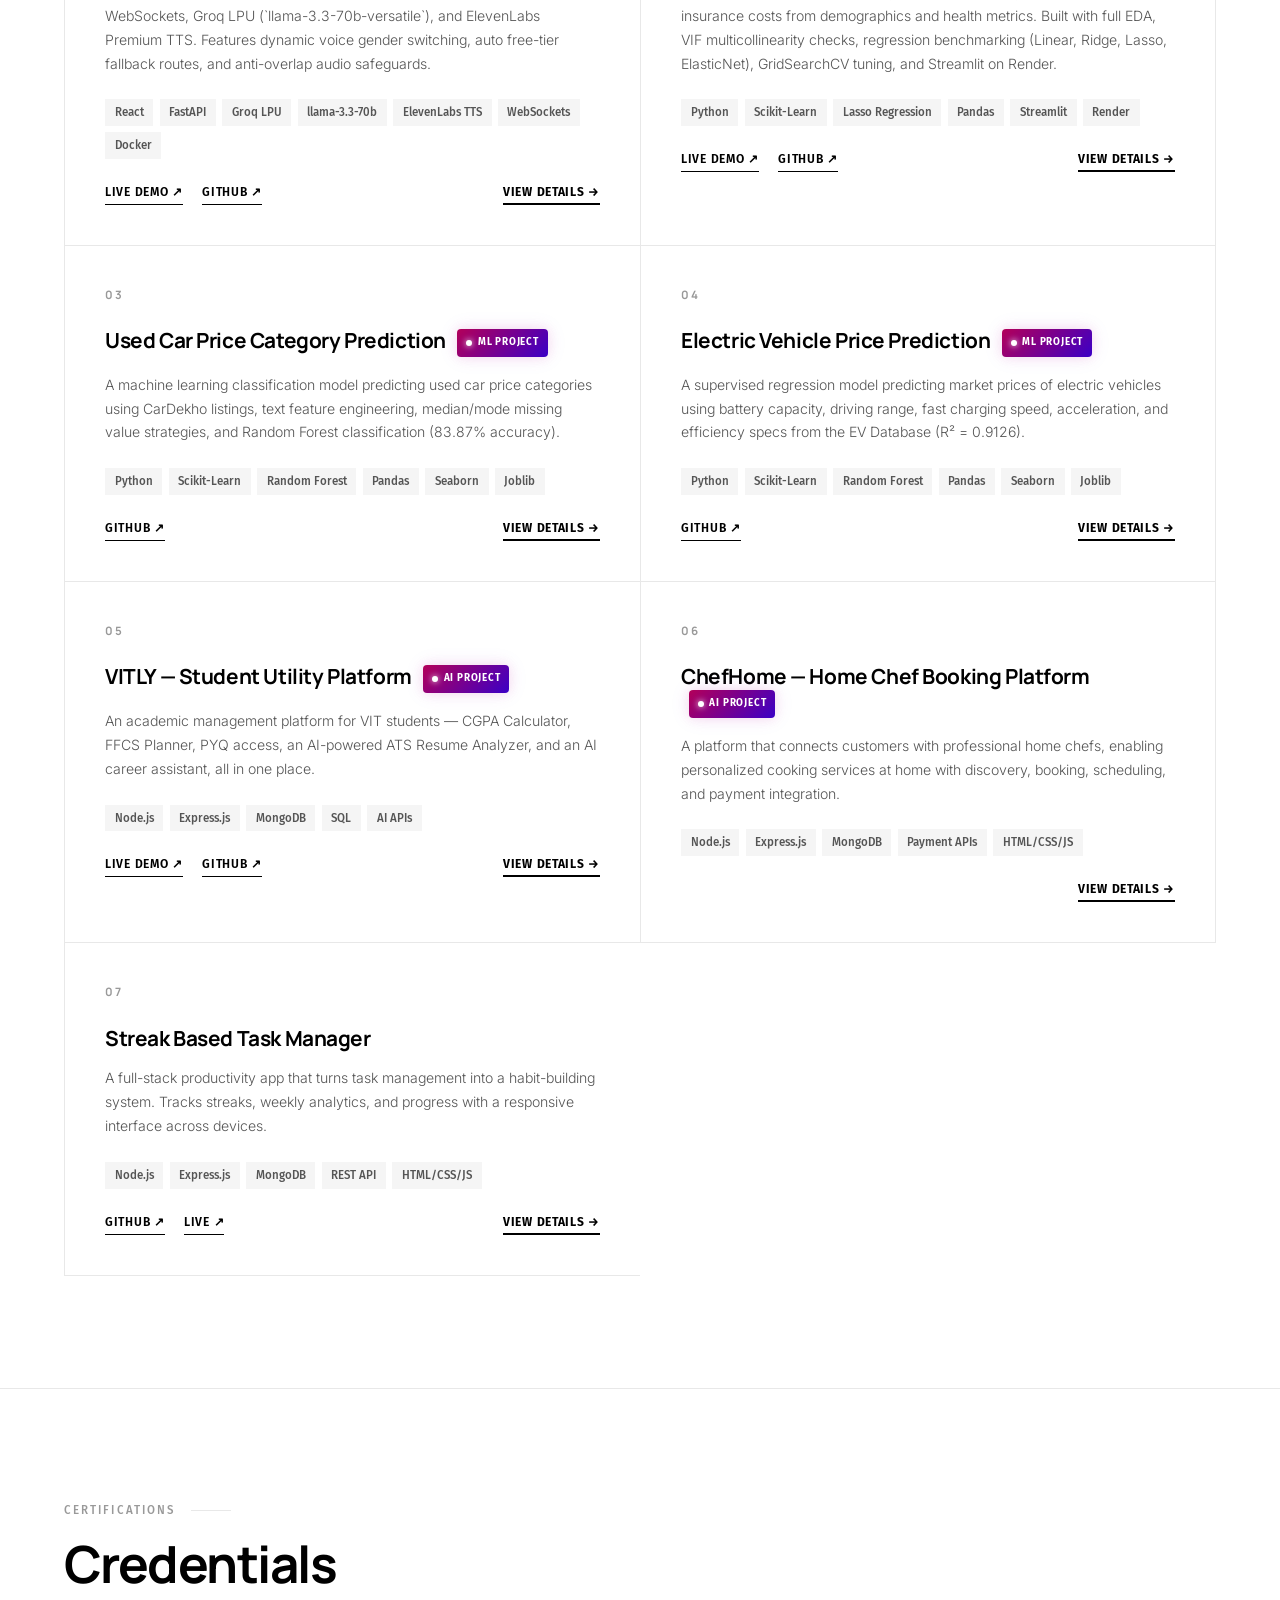
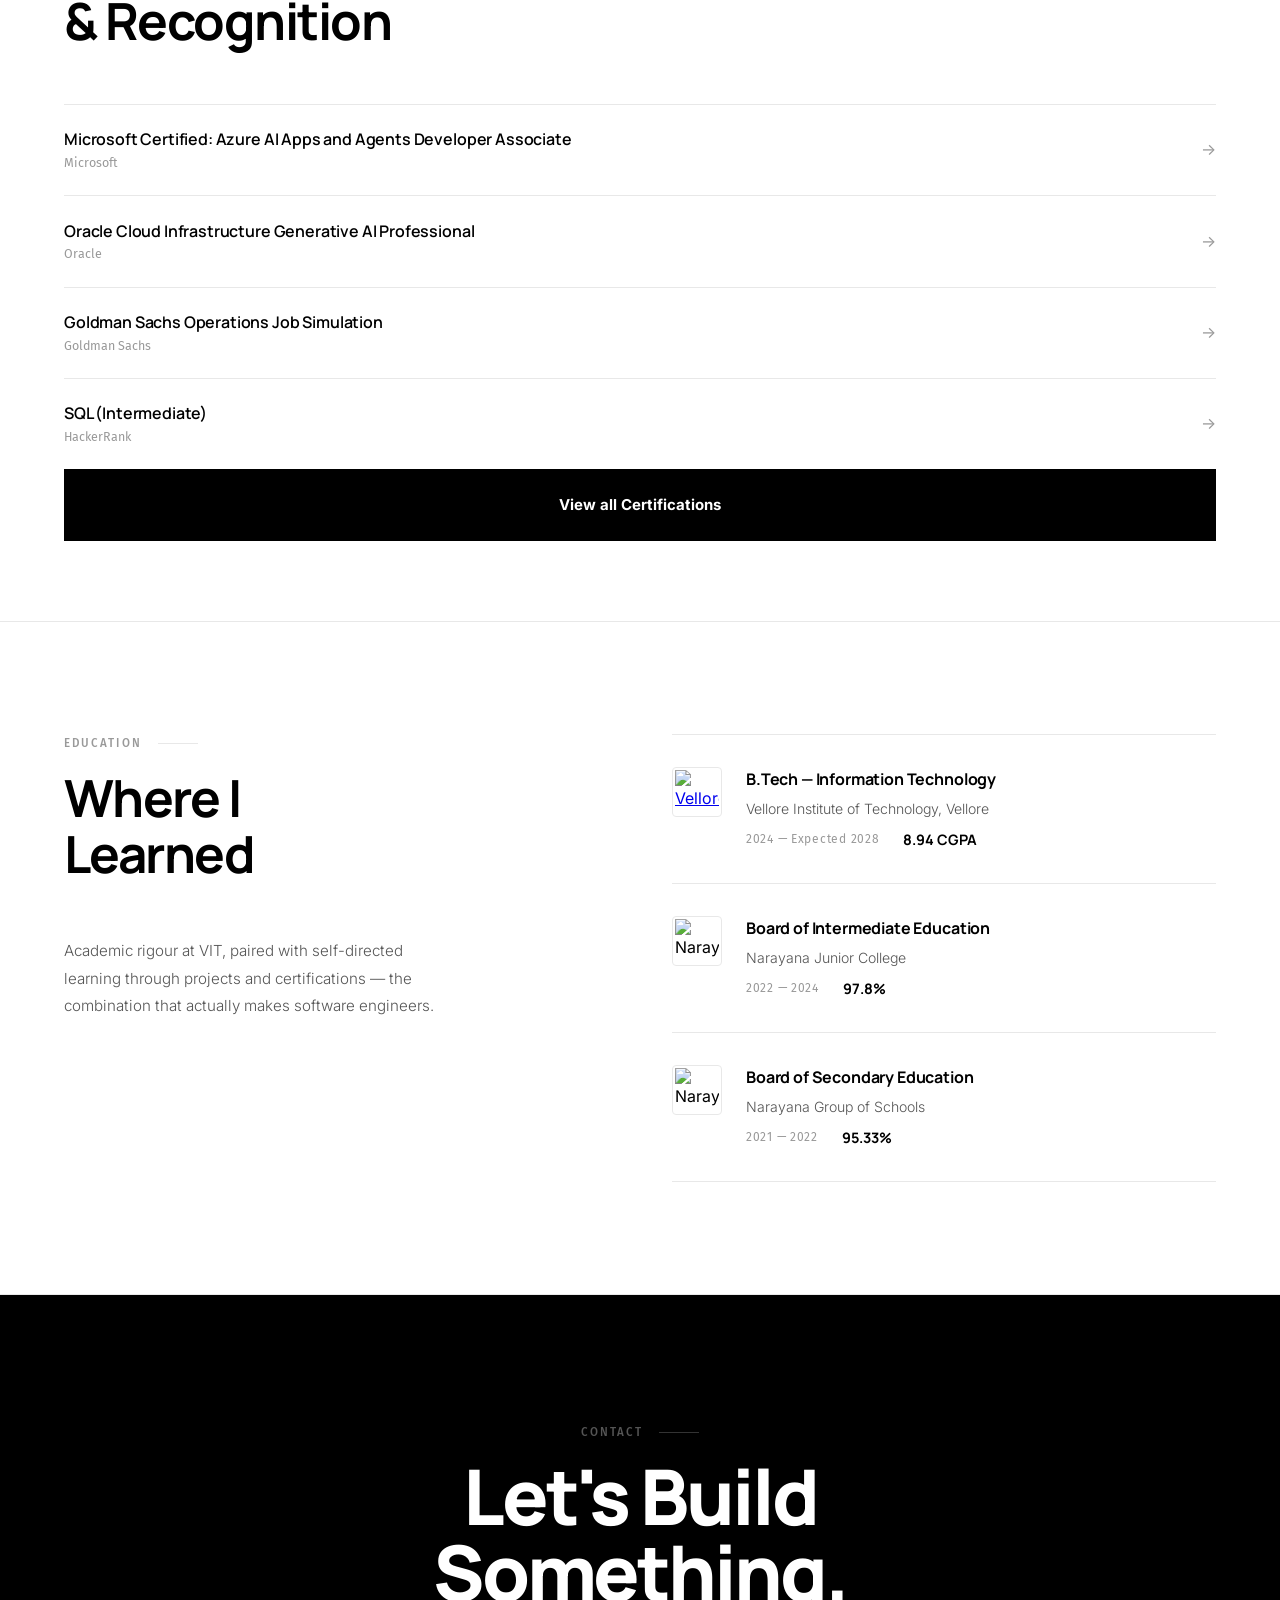
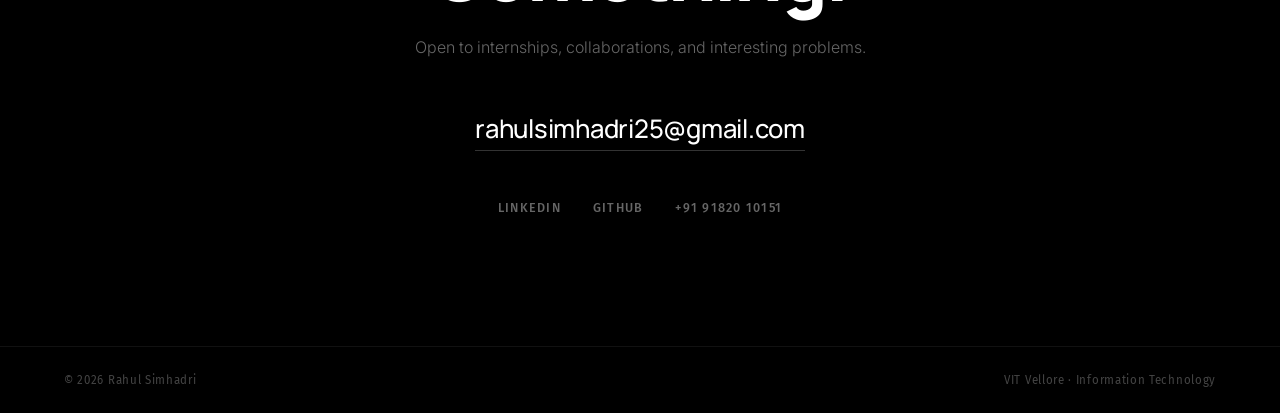
==== commit 4d3f01df: "feat: add full-width Google Developer Groups community banner with crisp logo and update hero eyebro" ====
--- a/index.html
+++ b/index.html
@@ -833,6 +833,107 @@
             vertical-align: middle;
         }
 
+        /* ─── FULL-WIDTH GDG BANNER ───────────────────────────────── */
+        .gdg-fullwidth-banner {
+            width: 100%;
+            max-width: 1400px;
+            margin: 3.5rem auto;
+            padding: 2.2rem 3rem;
+            background: #ffffff;
+            border: 1px solid var(--gray-200);
+            border-radius: 16px;
+            display: flex;
+            align-items: center;
+            justify-content: space-between;
+            gap: 2rem;
+            box-shadow: 0 4px 20px rgba(0, 0, 0, 0.03);
+            transition: border-color 0.3s ease, box-shadow 0.3s ease, transform 0.3s ease;
+        }
+
+        .gdg-fullwidth-banner:hover {
+            border-color: #4285f4;
+            box-shadow: 0 8px 28px rgba(66, 133, 244, 0.08);
+            transform: translateY(-2px);
+        }
+
+        .gdg-banner-left {
+            display: flex;
+            align-items: center;
+            gap: 1.8rem;
+        }
+
+        .gdg-big-logo {
+            width: 58px;
+            height: 58px;
+            flex-shrink: 0;
+        }
+
+        .gdg-banner-info {
+            display: flex;
+            flex-direction: column;
+            gap: 0.3rem;
+        }
+
+        .gdg-banner-label {
+            font-family: var(--font-label);
+            font-size: 0.75rem;
+            font-weight: 700;
+            letter-spacing: 0.12em;
+            text-transform: uppercase;
+            color: #4285f4;
+        }
+
+        .gdg-banner-title {
+            font-family: var(--font-display);
+            font-size: 1.45rem;
+            font-weight: 800;
+            color: var(--black);
+            letter-spacing: -0.02em;
+        }
+
+        .gdg-banner-desc {
+            font-family: var(--font-body);
+            font-size: 0.95rem;
+            color: var(--gray-600);
+            line-height: 1.5;
+            max-width: 750px;
+        }
+
+        .gdg-banner-badge {
+            display: inline-flex;
+            align-items: center;
+            gap: 0.5rem;
+            padding: 0.5rem 1.1rem;
+            background: #ffffff;
+            border: 1px solid var(--gray-200);
+            border-radius: 100px;
+            font-family: var(--font-body);
+            font-size: 0.85rem;
+            font-weight: 600;
+            color: var(--gray-800);
+            box-shadow: 0 2px 6px rgba(0, 0, 0, 0.04);
+            flex-shrink: 0;
+        }
+
+        @media (max-width: 768px) {
+            .gdg-fullwidth-banner {
+                flex-direction: column;
+                align-items: flex-start;
+                padding: 1.8rem;
+                gap: 1.2rem;
+                margin: 2.5rem auto;
+            }
+            .gdg-banner-left {
+                flex-direction: column;
+                align-items: flex-start;
+                gap: 1rem;
+            }
+            .gdg-big-logo {
+                width: 48px;
+                height: 48px;
+            }
+        }
+
         .comp-grid {
             display: grid;
             grid-template-columns: repeat(auto-fit, minmax(280px, 1fr));
@@ -1607,7 +1708,7 @@
         <div class="hero-top-row">
             <div class="hero-content">
                 <div class="hero-eyebrow" style="display: flex; align-items: center; gap: 0.75rem; flex-wrap: wrap;">
-                    <span>Artificial Intelligence enthusiast</span>
+                    <span>Data Science enthusiast</span>
                     <span class="gdg-badge-minimal">
                         <svg class="gdg-logo-svg" viewBox="0 0 24 24" fill="none" xmlns="http://www.w3.org/2000/svg">
                             <path d="M6.8 17.5L1.5 12.2L6.8 6.9L8.2 8.3L4.3 12.2L8.2 16.1L6.8 17.5Z" fill="#EA4335"/>
@@ -1851,6 +1952,30 @@
             </div>
         </div>
     </section>
+
+    <!-- ─── GDG COMMUNITY BANNER ────────────────────────────── -->
+    <div class="gdg-fullwidth-banner reveal">
+        <div class="gdg-banner-left">
+            <svg class="gdg-big-logo" viewBox="0 0 48 48" fill="none" xmlns="http://www.w3.org/2000/svg">
+                <path d="M14 34L3.5 23.5L14 13L16.8 15.8L9.1 23.5L16.8 31.2L14 34Z" fill="#EA4335"/>
+                <path d="M28.2 9L23 39H18.8L24 9H28.2Z" fill="#FBBC05"/>
+                <path d="M34 34L31.2 31.2L38.9 23.5L31.2 15.8L34 13L44.5 23.5L34 34Z" fill="#4285F4"/>
+            </svg>
+            <div class="gdg-banner-info">
+                <div class="gdg-banner-label">Google Developer Groups</div>
+                <h3 class="gdg-banner-title">Google Developer Groups Member</h3>
+                <p class="gdg-banner-desc">Engaging in developer ecosystems, hackathons, and collaborative tech initiatives across Google Developer Groups.</p>
+            </div>
+        </div>
+        <div class="gdg-banner-badge">
+            <svg class="gdg-logo-svg" viewBox="0 0 24 24" fill="none" xmlns="http://www.w3.org/2000/svg">
+                <path d="M6.8 17.5L1.5 12.2L6.8 6.9L8.2 8.3L4.3 12.2L8.2 16.1L6.8 17.5Z" fill="#EA4335"/>
+                <path d="M14.1 4.5L11.5 19.5H9.4L12 4.5H14.1Z" fill="#FBBC05"/>
+                <path d="M17.2 17.5L15.8 16.1L19.7 12.2L15.8 8.3L17.2 6.9L22.5 12.2L17.2 17.5Z" fill="#4285F4"/>
+            </svg>
+            <span>GDG Community</span>
+        </div>
+    </div>
 
     <!-- ─── COMPETITIONS ──────────────────────────────────────── -->
     <section id="competitions">
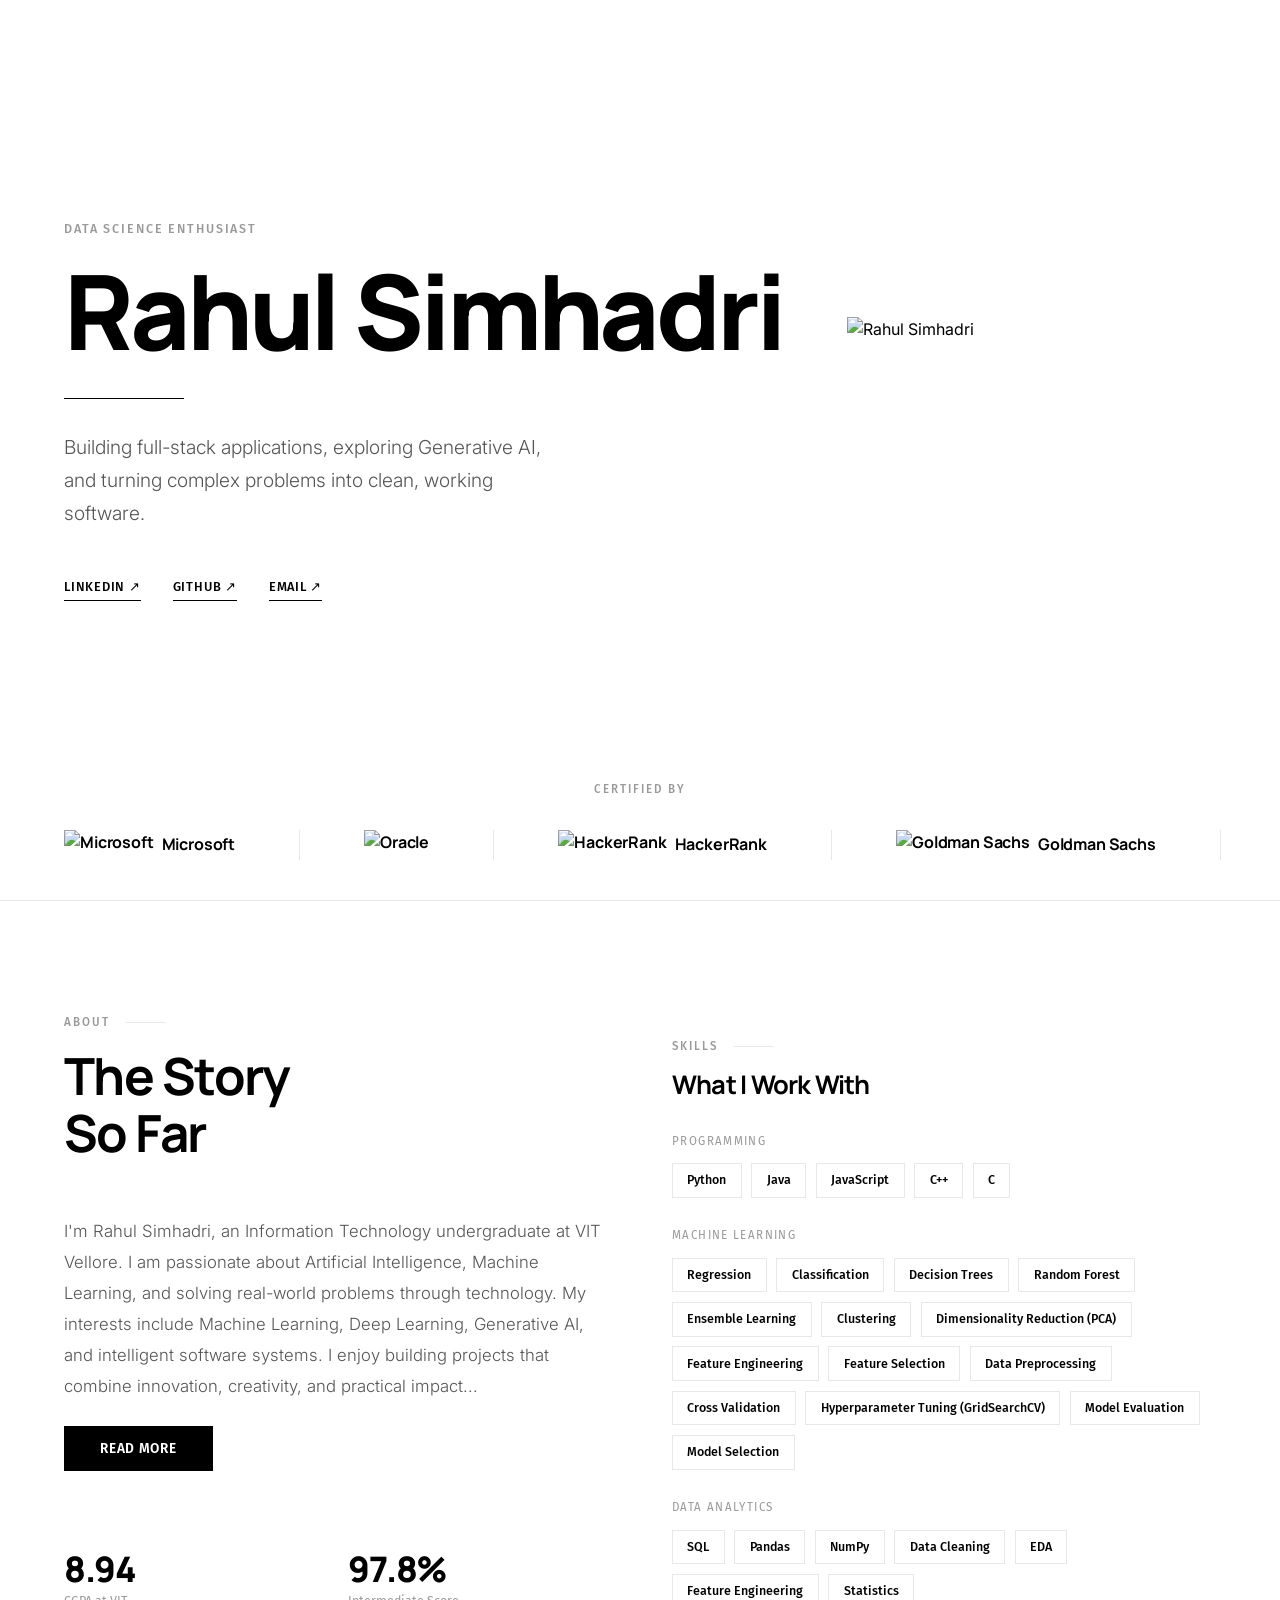
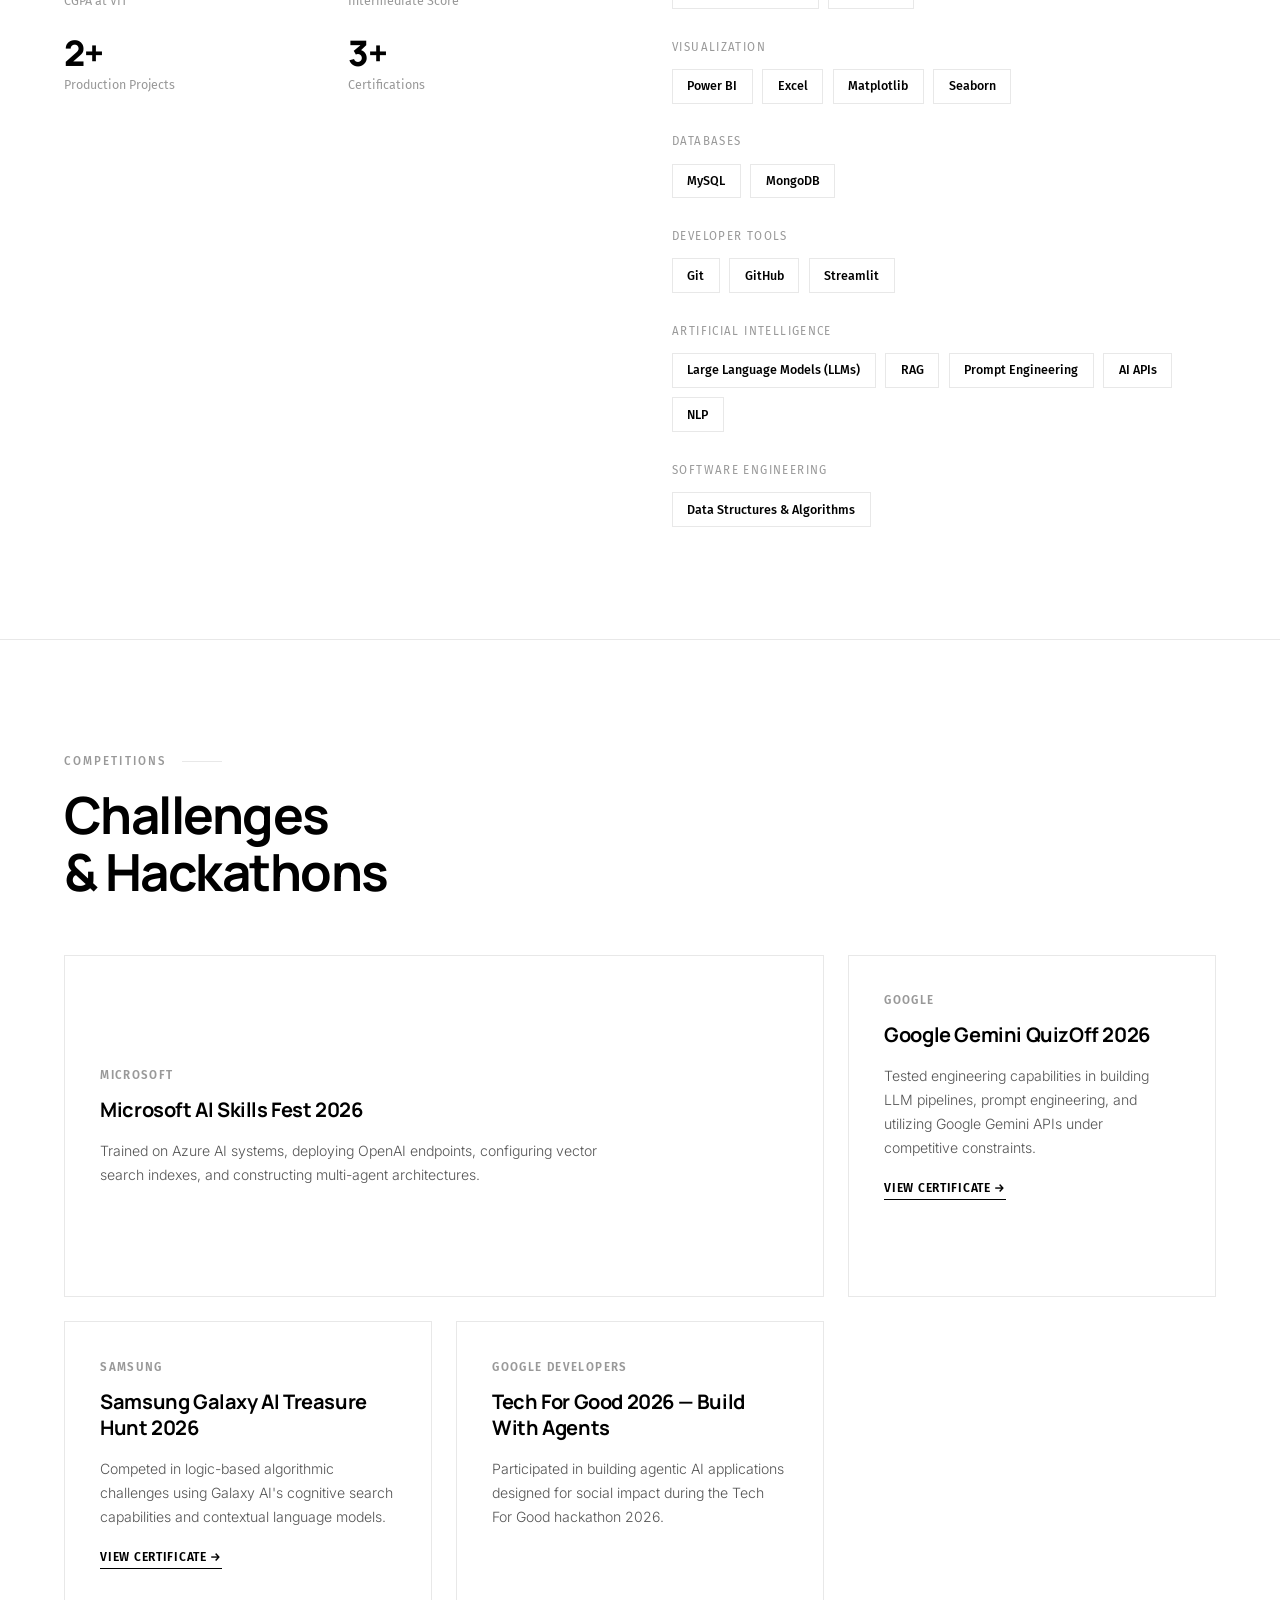
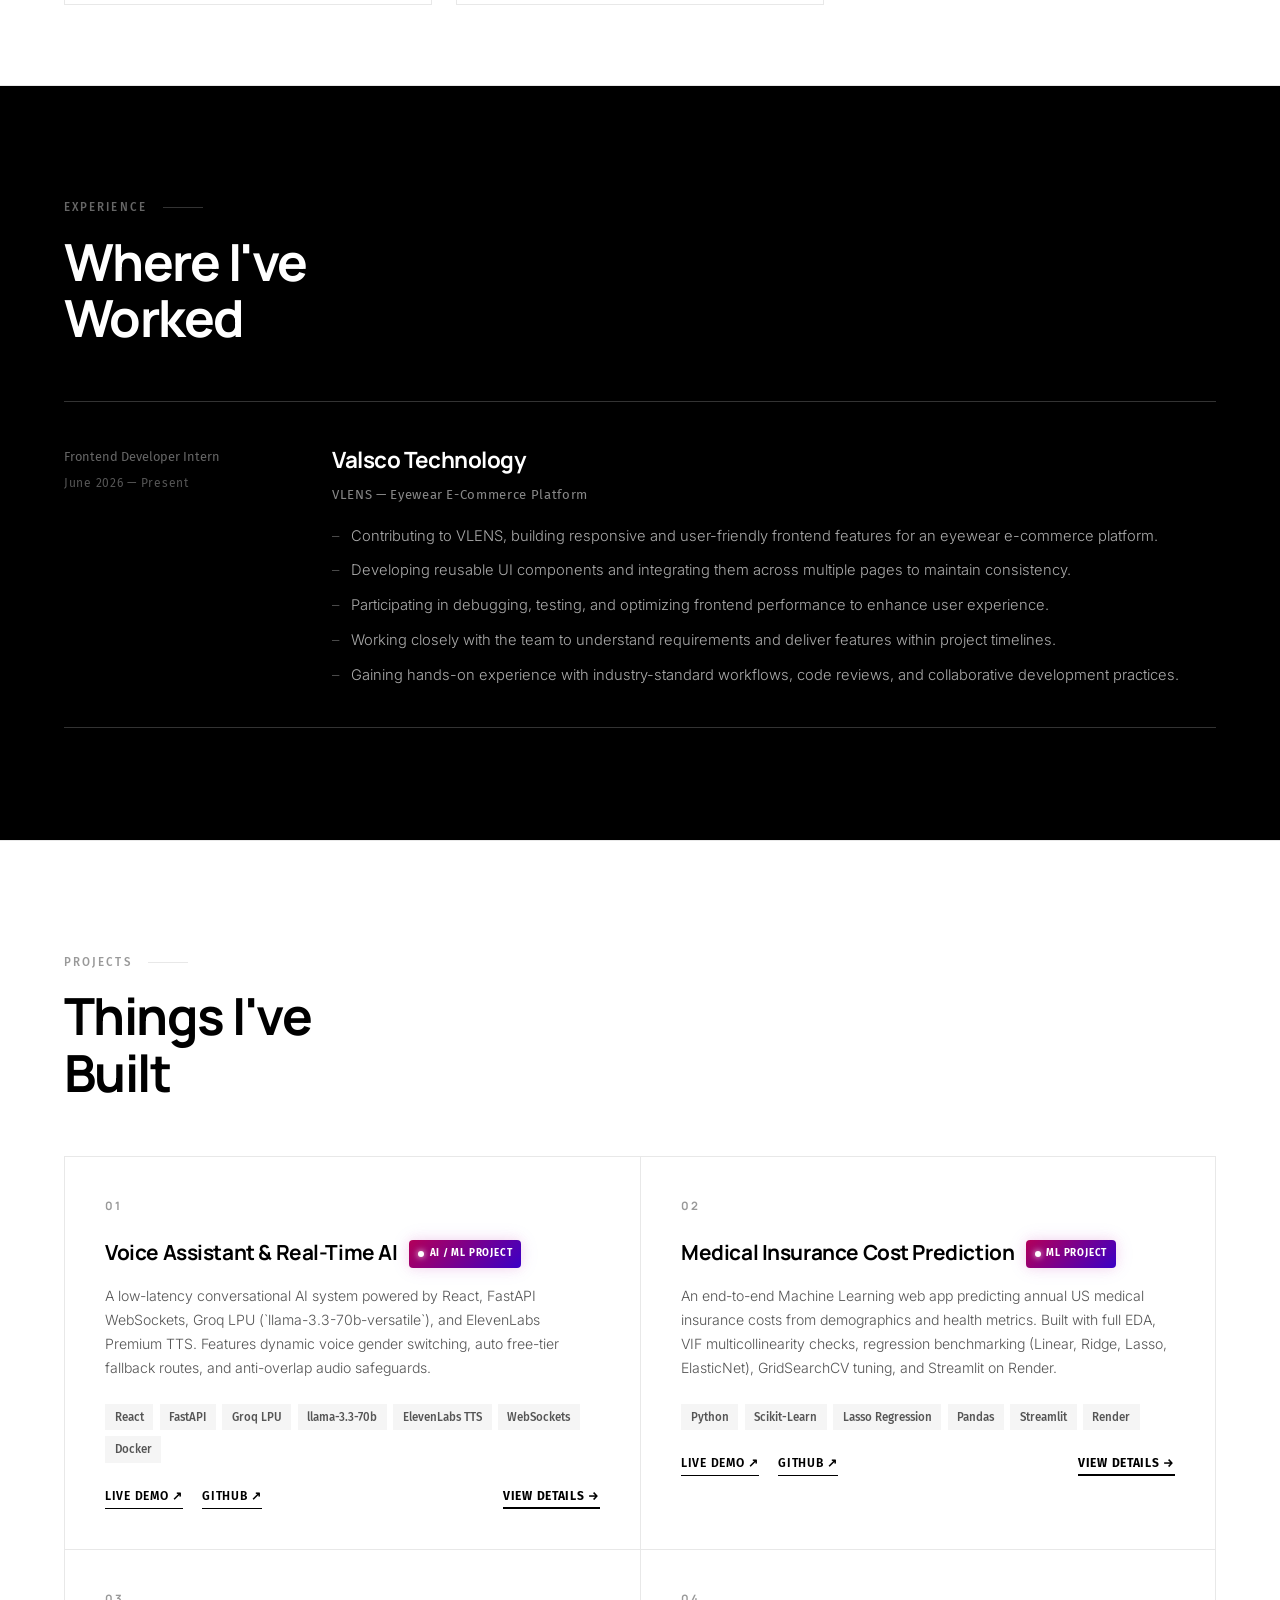
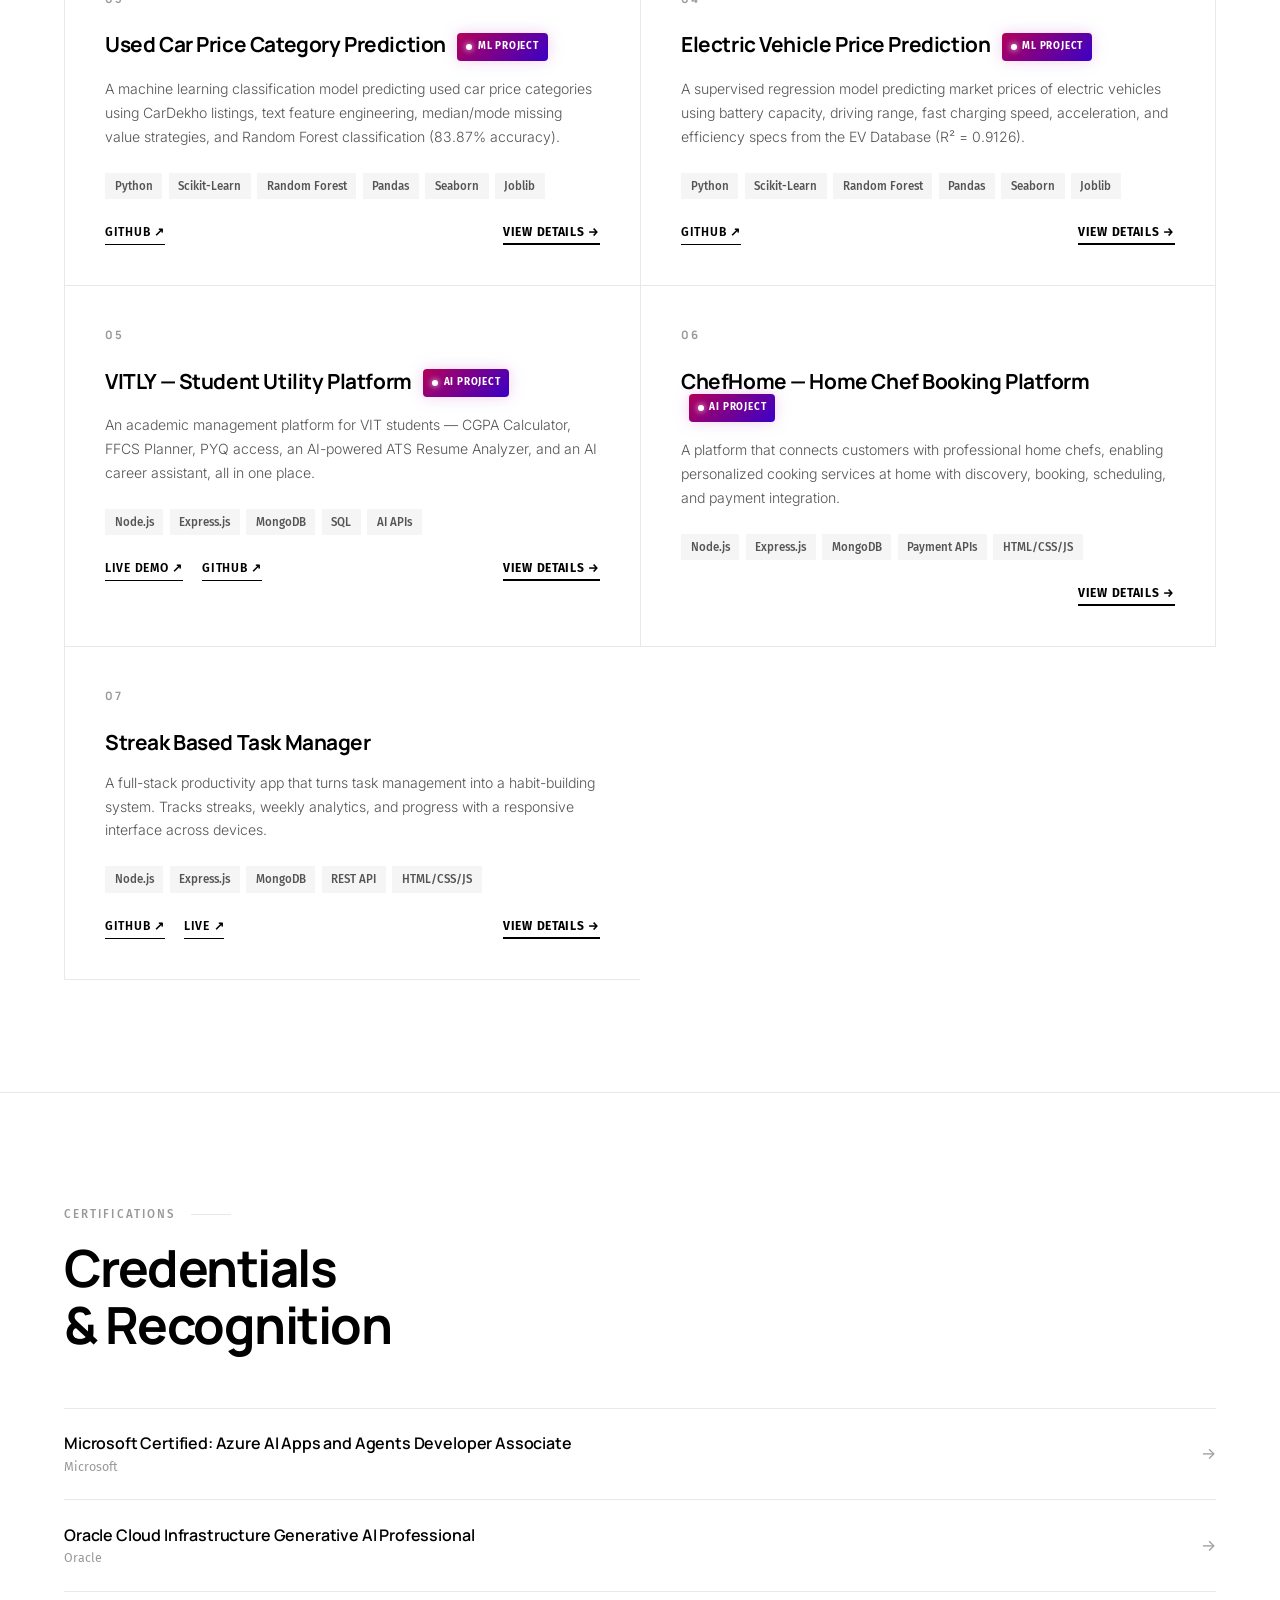
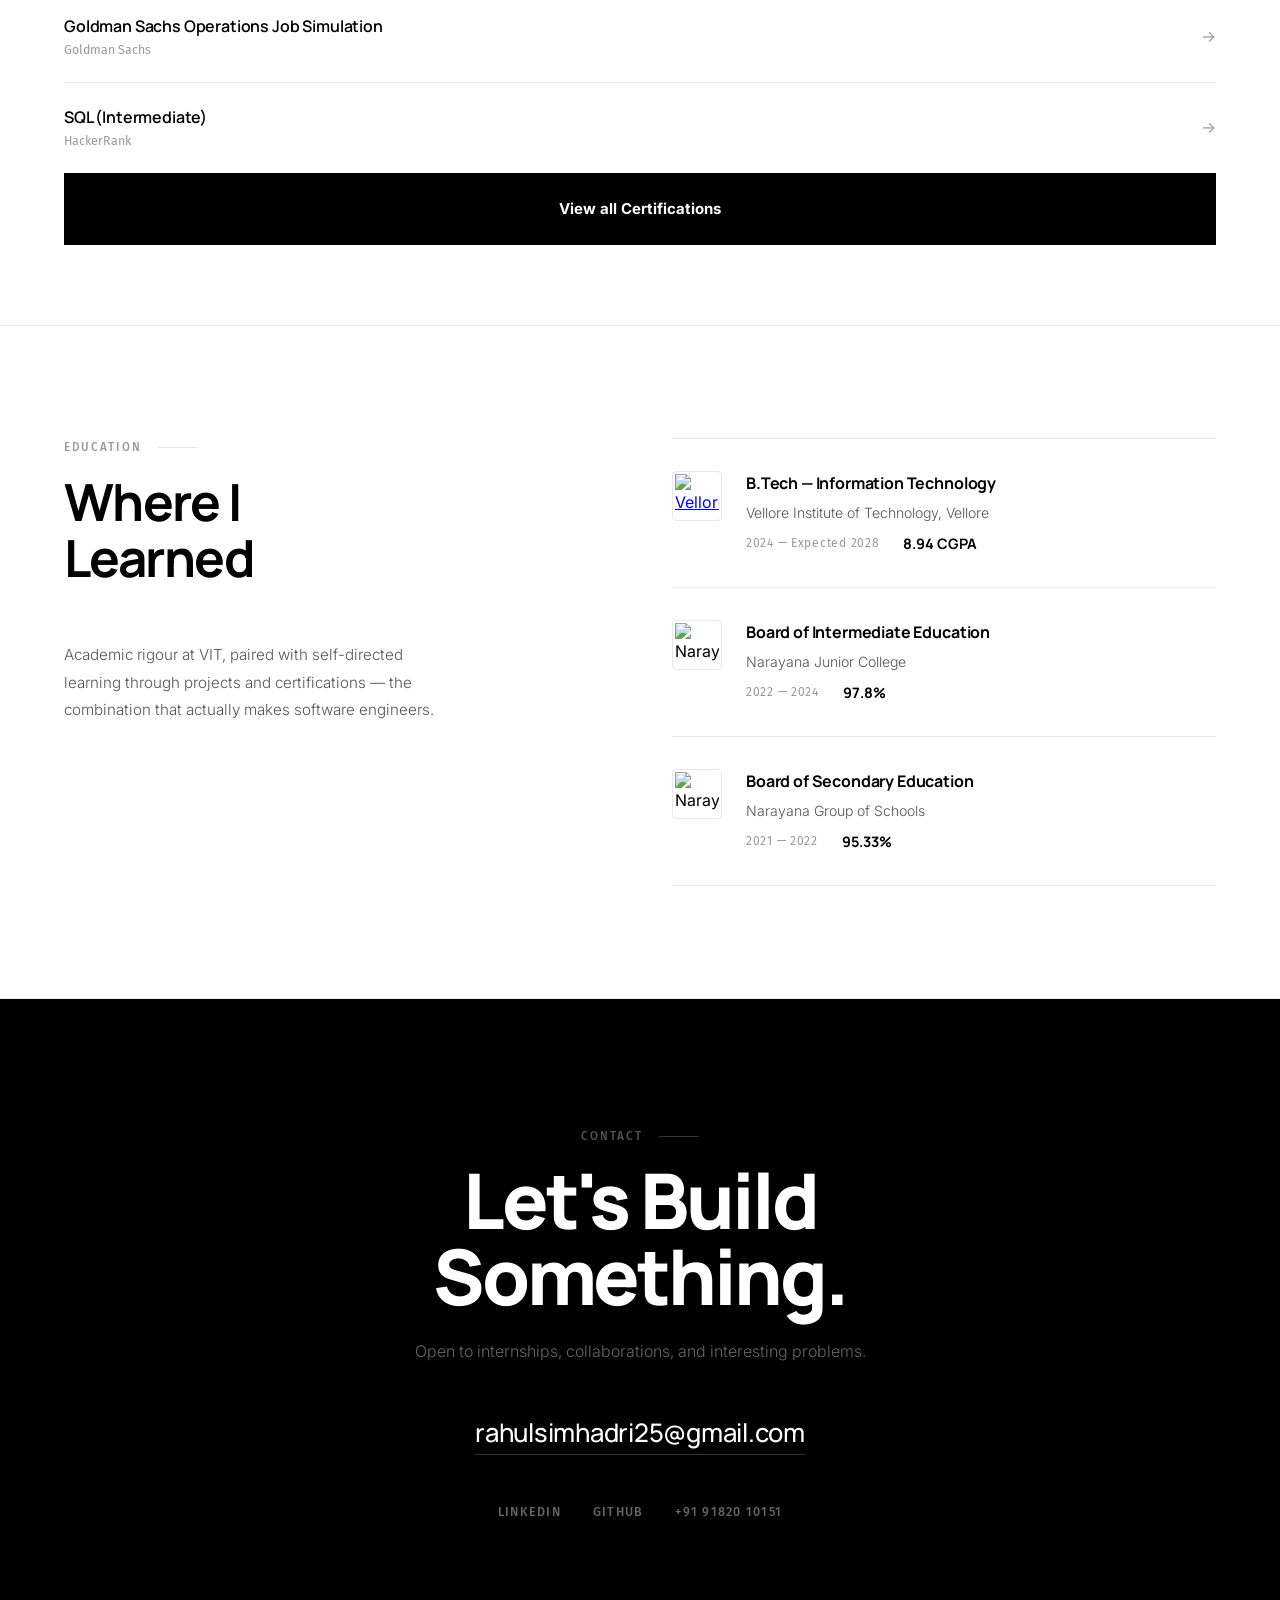
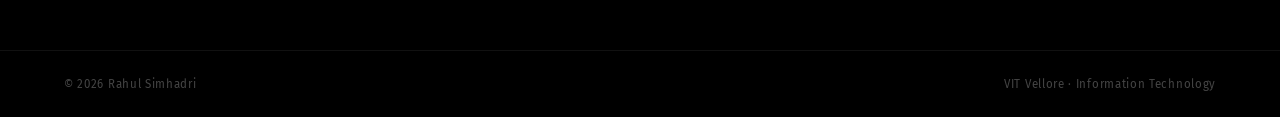
==== commit e6010d38: "fix: completely remove all GDG badges, banners, and references across portfolio" ====
--- a/index.html
+++ b/index.html
@@ -800,139 +800,7 @@
             padding-bottom: 5rem;
         }
 
-        .gdg-badge-minimal {
-            display: inline-flex;
-            align-items: center;
-            gap: 0.5rem;
-            padding: 0.35rem 0.85rem;
-            background: #ffffff;
-            border: 1px solid var(--gray-200);
-            border-radius: 100px;
-            font-family: var(--font-body);
-            font-size: 0.8rem;
-            font-weight: 600;
-            color: var(--gray-800);
-            text-transform: none;
-            letter-spacing: normal;
-            vertical-align: middle;
-            box-shadow: 0 1px 4px rgba(0, 0, 0, 0.04);
-            transition: border-color 0.2s ease, box-shadow 0.2s ease, transform 0.2s ease;
-        }
-
-        .gdg-badge-minimal:hover {
-            border-color: #4285f4;
-            box-shadow: 0 3px 10px rgba(66, 133, 244, 0.12);
-            transform: translateY(-1px);
-        }
-
-        .gdg-logo-svg {
-            width: 17px;
-            height: 17px;
-            flex-shrink: 0;
-            display: inline-block;
-            vertical-align: middle;
-        }
-
-        /* ─── FULL-WIDTH GDG BANNER ───────────────────────────────── */
-        .gdg-fullwidth-banner {
-            width: 100%;
-            max-width: 1400px;
-            margin: 3.5rem auto;
-            padding: 2.2rem 3rem;
-            background: #ffffff;
-            border: 1px solid var(--gray-200);
-            border-radius: 16px;
-            display: flex;
-            align-items: center;
-            justify-content: space-between;
-            gap: 2rem;
-            box-shadow: 0 4px 20px rgba(0, 0, 0, 0.03);
-            transition: border-color 0.3s ease, box-shadow 0.3s ease, transform 0.3s ease;
-        }
-
-        .gdg-fullwidth-banner:hover {
-            border-color: #4285f4;
-            box-shadow: 0 8px 28px rgba(66, 133, 244, 0.08);
-            transform: translateY(-2px);
-        }
-
-        .gdg-banner-left {
-            display: flex;
-            align-items: center;
-            gap: 1.8rem;
-        }
-
-        .gdg-big-logo {
-            width: 58px;
-            height: 58px;
-            flex-shrink: 0;
-        }
-
-        .gdg-banner-info {
-            display: flex;
-            flex-direction: column;
-            gap: 0.3rem;
-        }
-
-        .gdg-banner-label {
-            font-family: var(--font-label);
-            font-size: 0.75rem;
-            font-weight: 700;
-            letter-spacing: 0.12em;
-            text-transform: uppercase;
-            color: #4285f4;
-        }
-
-        .gdg-banner-title {
-            font-family: var(--font-display);
-            font-size: 1.45rem;
-            font-weight: 800;
-            color: var(--black);
-            letter-spacing: -0.02em;
-        }
-
-        .gdg-banner-desc {
-            font-family: var(--font-body);
-            font-size: 0.95rem;
-            color: var(--gray-600);
-            line-height: 1.5;
-            max-width: 750px;
-        }
-
-        .gdg-banner-badge {
-            display: inline-flex;
-            align-items: center;
-            gap: 0.5rem;
-            padding: 0.5rem 1.1rem;
-            background: #ffffff;
-            border: 1px solid var(--gray-200);
-            border-radius: 100px;
-            font-family: var(--font-body);
-            font-size: 0.85rem;
-            font-weight: 600;
-            color: var(--gray-800);
-            box-shadow: 0 2px 6px rgba(0, 0, 0, 0.04);
-            flex-shrink: 0;
-        }
-
-        @media (max-width: 768px) {
-            .gdg-fullwidth-banner {
-                flex-direction: column;
-                align-items: flex-start;
-                padding: 1.8rem;
-                gap: 1.2rem;
-                margin: 2.5rem auto;
-            }
-            .gdg-banner-left {
-                flex-direction: column;
-                align-items: flex-start;
-                gap: 1rem;
-            }
-            .gdg-big-logo {
-                width: 48px;
-                height: 48px;
-            }
-        }
+
 
         .comp-grid {
             display: grid;
@@ -1707,17 +1575,7 @@
     <section class="hero" id="home">
         <div class="hero-top-row">
             <div class="hero-content">
-                <div class="hero-eyebrow" style="display: flex; align-items: center; gap: 0.75rem; flex-wrap: wrap;">
-                    <span>Data Science enthusiast</span>
-                    <span class="gdg-badge-minimal">
-                        <svg class="gdg-logo-svg" viewBox="0 0 24 24" fill="none" xmlns="http://www.w3.org/2000/svg">
-                            <path d="M6.8 17.5L1.5 12.2L6.8 6.9L8.2 8.3L4.3 12.2L8.2 16.1L6.8 17.5Z" fill="#EA4335"/>
-                            <path d="M14.1 4.5L11.5 19.5H9.4L12 4.5H14.1Z" fill="#FBBC05"/>
-                            <path d="M17.2 17.5L15.8 16.1L19.7 12.2L15.8 8.3L17.2 6.9L22.5 12.2L17.2 17.5Z" fill="#4285F4"/>
-                        </svg>
-                        Google Developer Groups Member
-                    </span>
-                </div>
+                <div class="hero-eyebrow">Data Science enthusiast</div>
                 <h1 class="hero-name">
                     <span>Rahul</span> <span>Simhadri</span>
                 </h1>
@@ -1953,30 +1811,6 @@
         </div>
     </section>
 
-    <!-- ─── GDG COMMUNITY BANNER ────────────────────────────── -->
-    <div class="gdg-fullwidth-banner reveal">
-        <div class="gdg-banner-left">
-            <svg class="gdg-big-logo" viewBox="0 0 48 48" fill="none" xmlns="http://www.w3.org/2000/svg">
-                <path d="M14 34L3.5 23.5L14 13L16.8 15.8L9.1 23.5L16.8 31.2L14 34Z" fill="#EA4335"/>
-                <path d="M28.2 9L23 39H18.8L24 9H28.2Z" fill="#FBBC05"/>
-                <path d="M34 34L31.2 31.2L38.9 23.5L31.2 15.8L34 13L44.5 23.5L34 34Z" fill="#4285F4"/>
-            </svg>
-            <div class="gdg-banner-info">
-                <div class="gdg-banner-label">Google Developer Groups</div>
-                <h3 class="gdg-banner-title">Google Developer Groups Member</h3>
-                <p class="gdg-banner-desc">Engaging in developer ecosystems, hackathons, and collaborative tech initiatives across Google Developer Groups.</p>
-            </div>
-        </div>
-        <div class="gdg-banner-badge">
-            <svg class="gdg-logo-svg" viewBox="0 0 24 24" fill="none" xmlns="http://www.w3.org/2000/svg">
-                <path d="M6.8 17.5L1.5 12.2L6.8 6.9L8.2 8.3L4.3 12.2L8.2 16.1L6.8 17.5Z" fill="#EA4335"/>
-                <path d="M14.1 4.5L11.5 19.5H9.4L12 4.5H14.1Z" fill="#FBBC05"/>
-                <path d="M17.2 17.5L15.8 16.1L19.7 12.2L15.8 8.3L17.2 6.9L22.5 12.2L17.2 17.5Z" fill="#4285F4"/>
-            </svg>
-            <span>GDG Community</span>
-        </div>
-    </div>
-
     <!-- ─── COMPETITIONS ──────────────────────────────────────── -->
     <section id="competitions">
         <div class="section-label">Competitions</div>
@@ -2013,9 +1847,9 @@
                 <a href="https://unstop.com/certificate-preview/9d3c58d0-61a9-41ae-9af9-38a8fc128b13" target="_blank" class="proj-link" style="margin-top: 1.2rem; display: inline-block; width: fit-content;">View Certificate &rarr;</a>
             </div>
             <div class="comp-card reveal reveal-delay-3">
-                <div class="comp-org">GDG Coimbatore</div>
+                <div class="comp-org">Google Developers</div>
                 <h3 class="comp-title">Tech For Good 2026 — Build With Agents</h3>
-                <p class="comp-desc">Participated in building agentic AI applications designed for social impact during GDG Coimbatore's Tech For Good hackathon 2026.</p>
+                <p class="comp-desc">Participated in building agentic AI applications designed for social impact during the Tech For Good hackathon 2026.</p>
             </div>
         </div>
     </section>
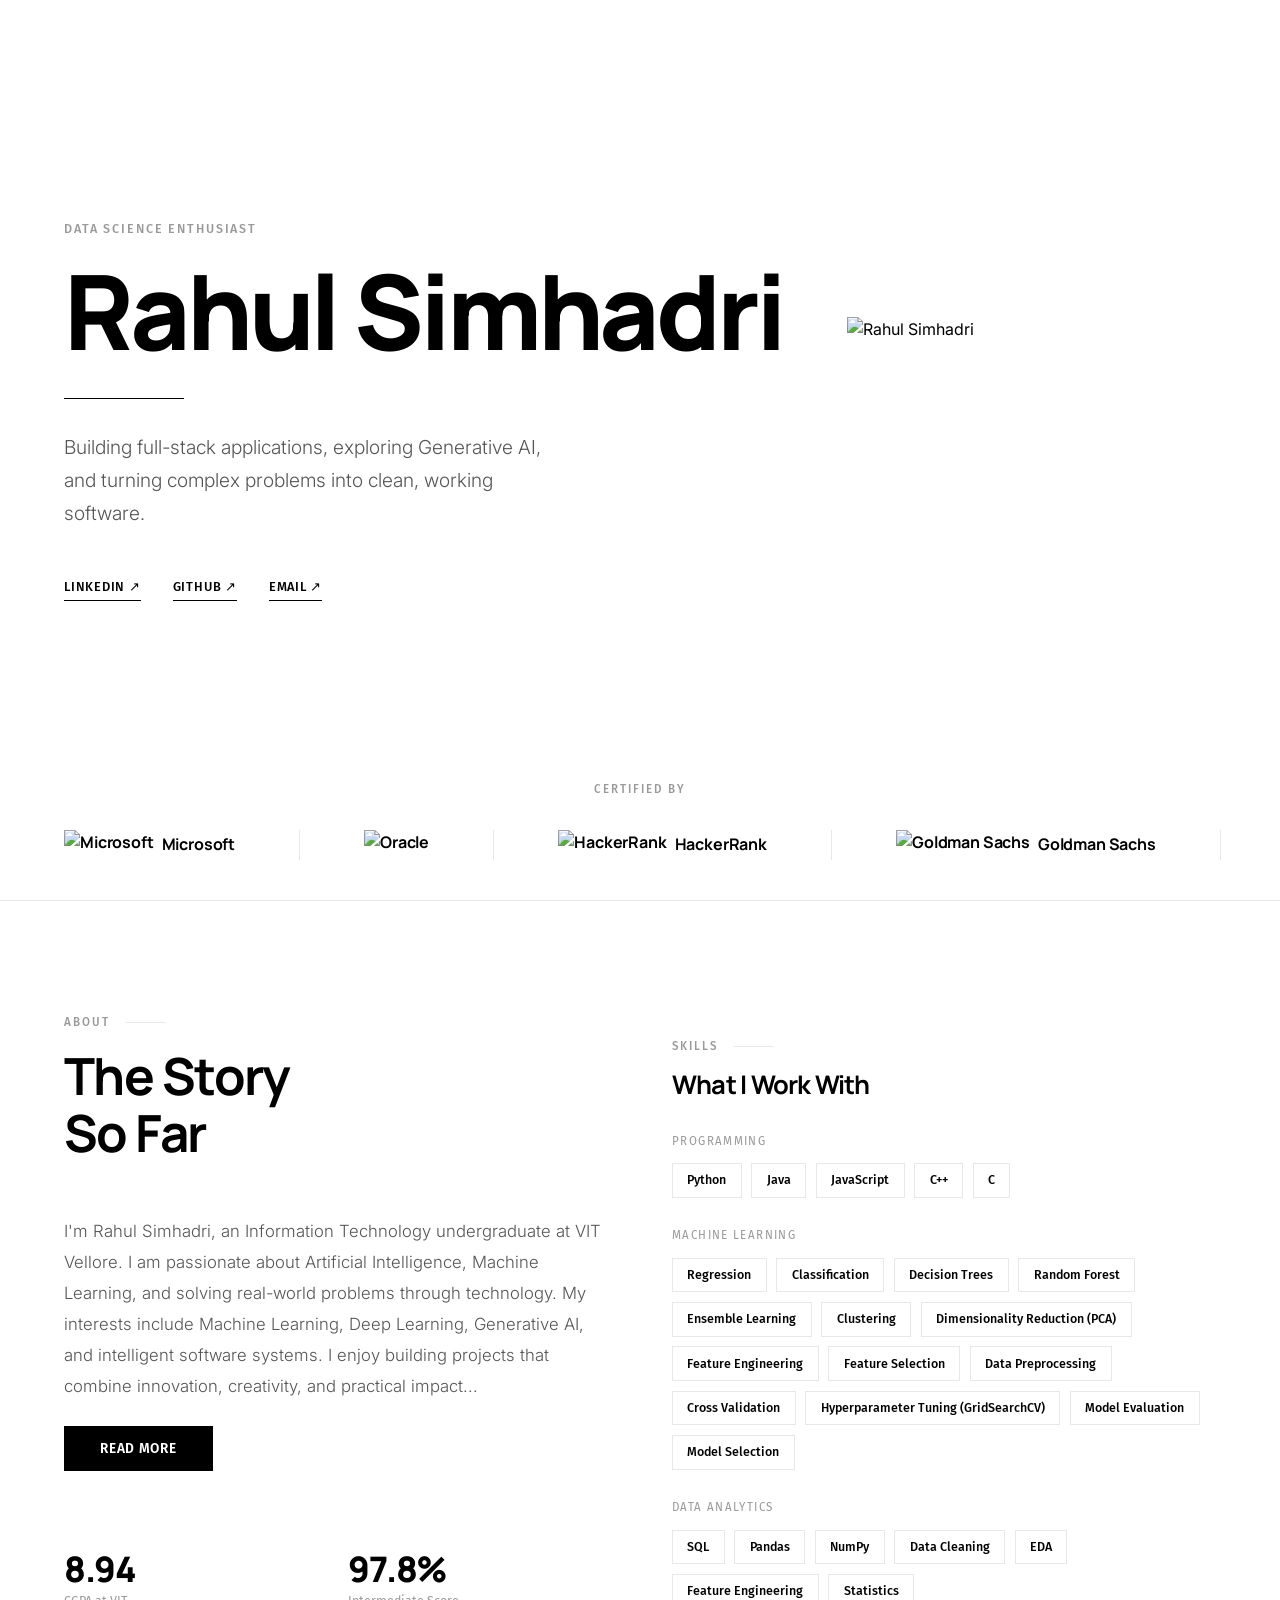
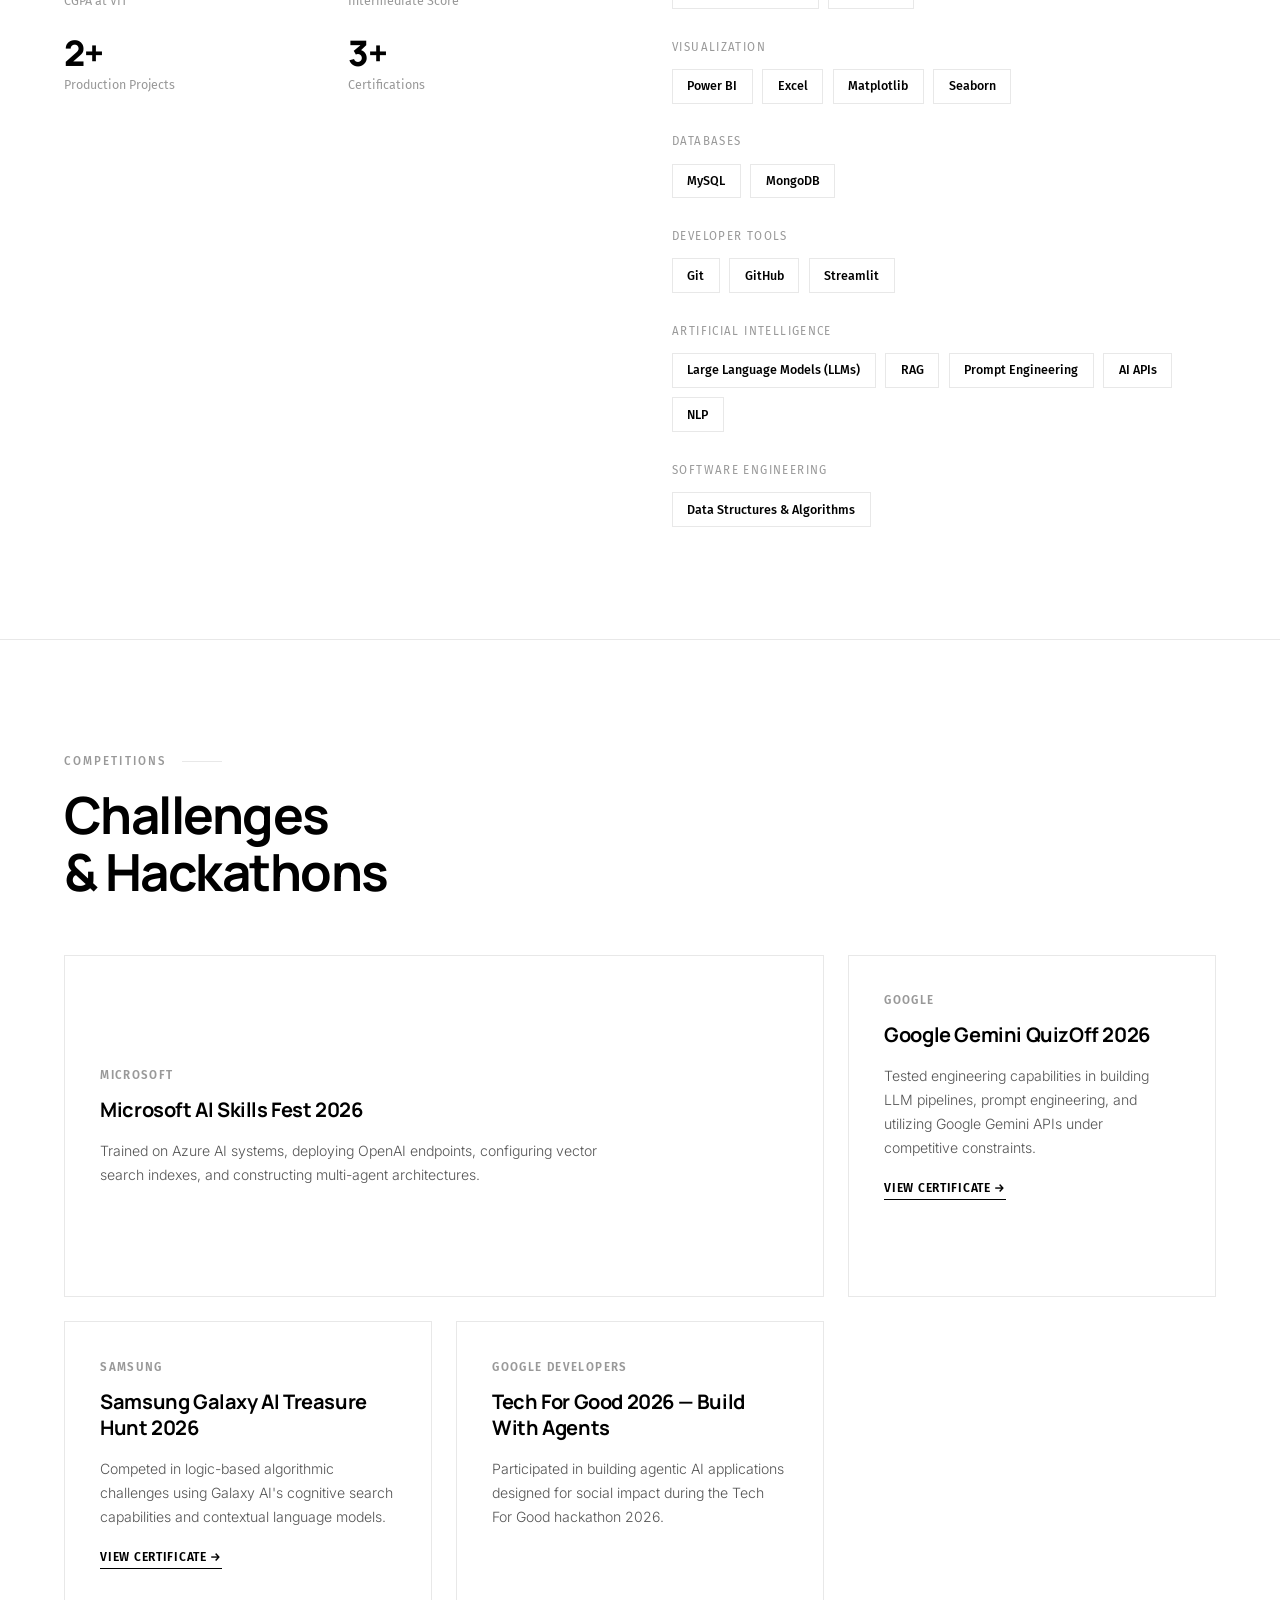
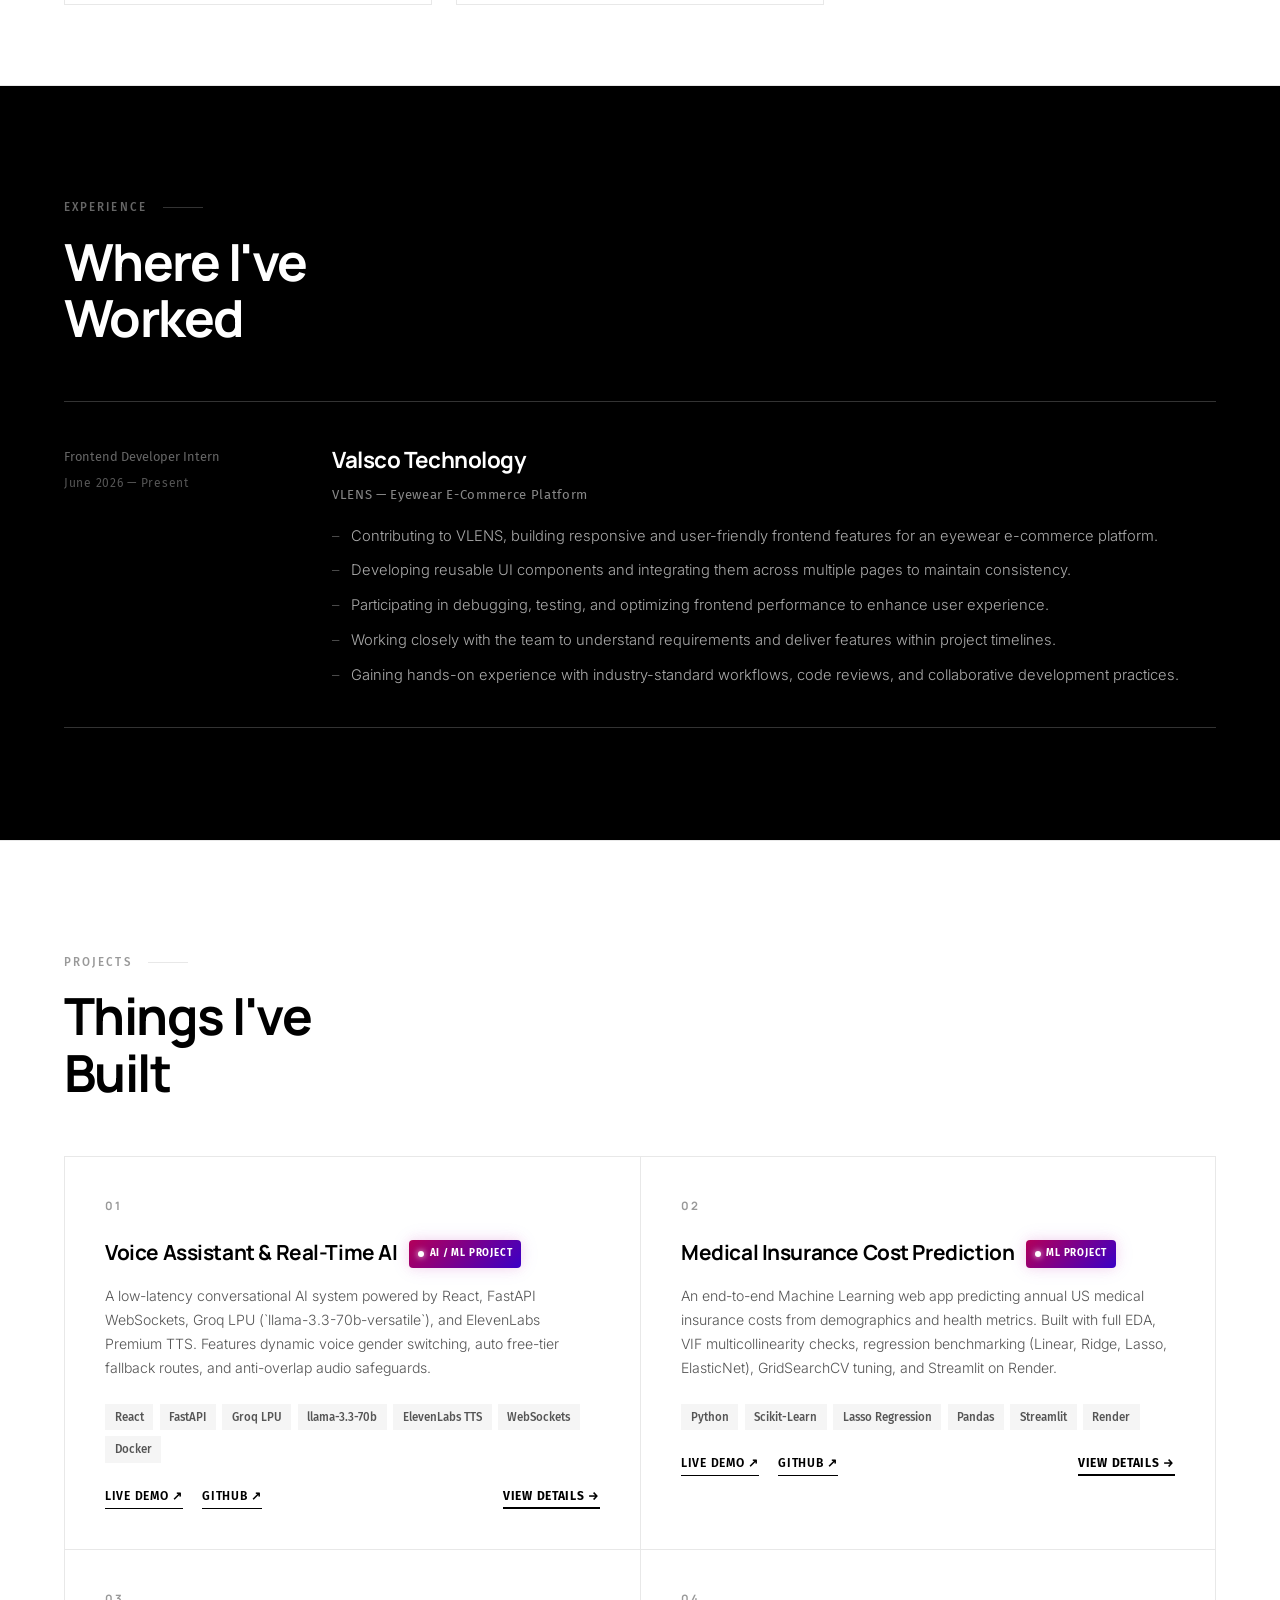
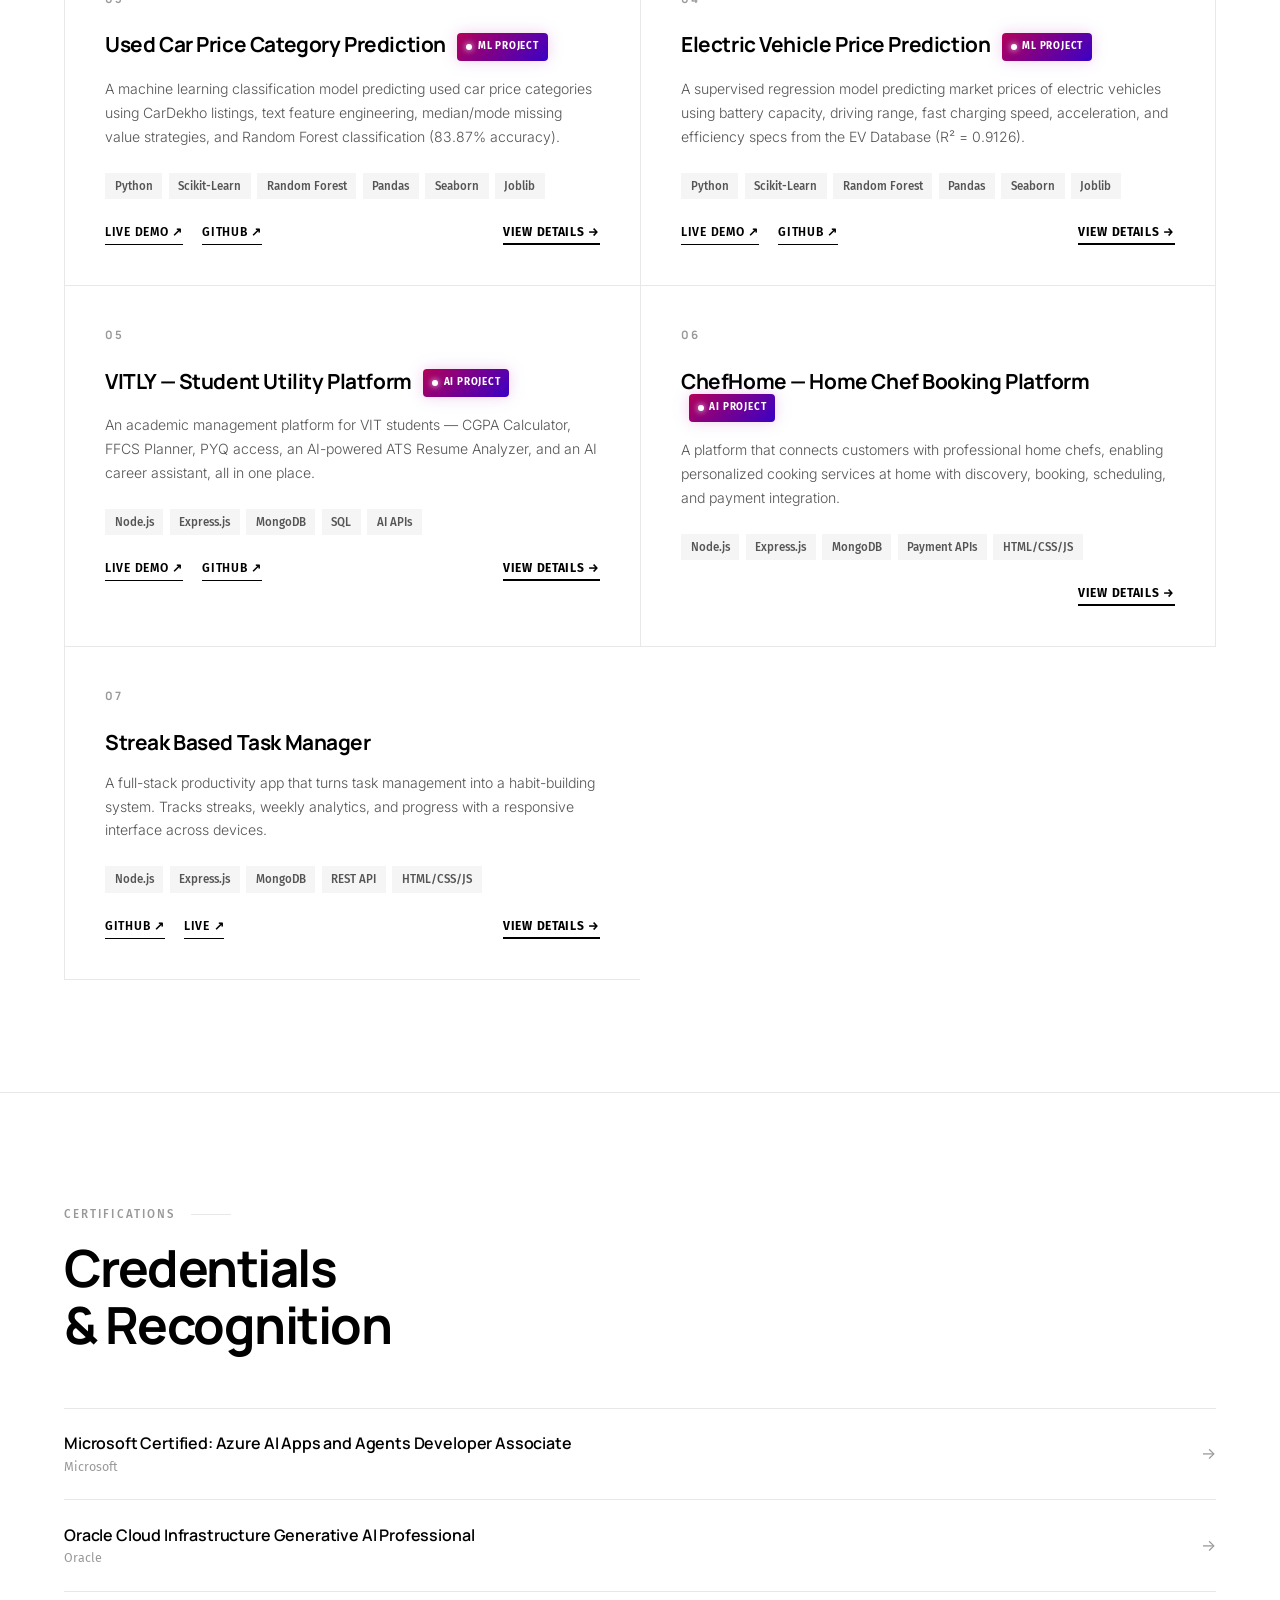
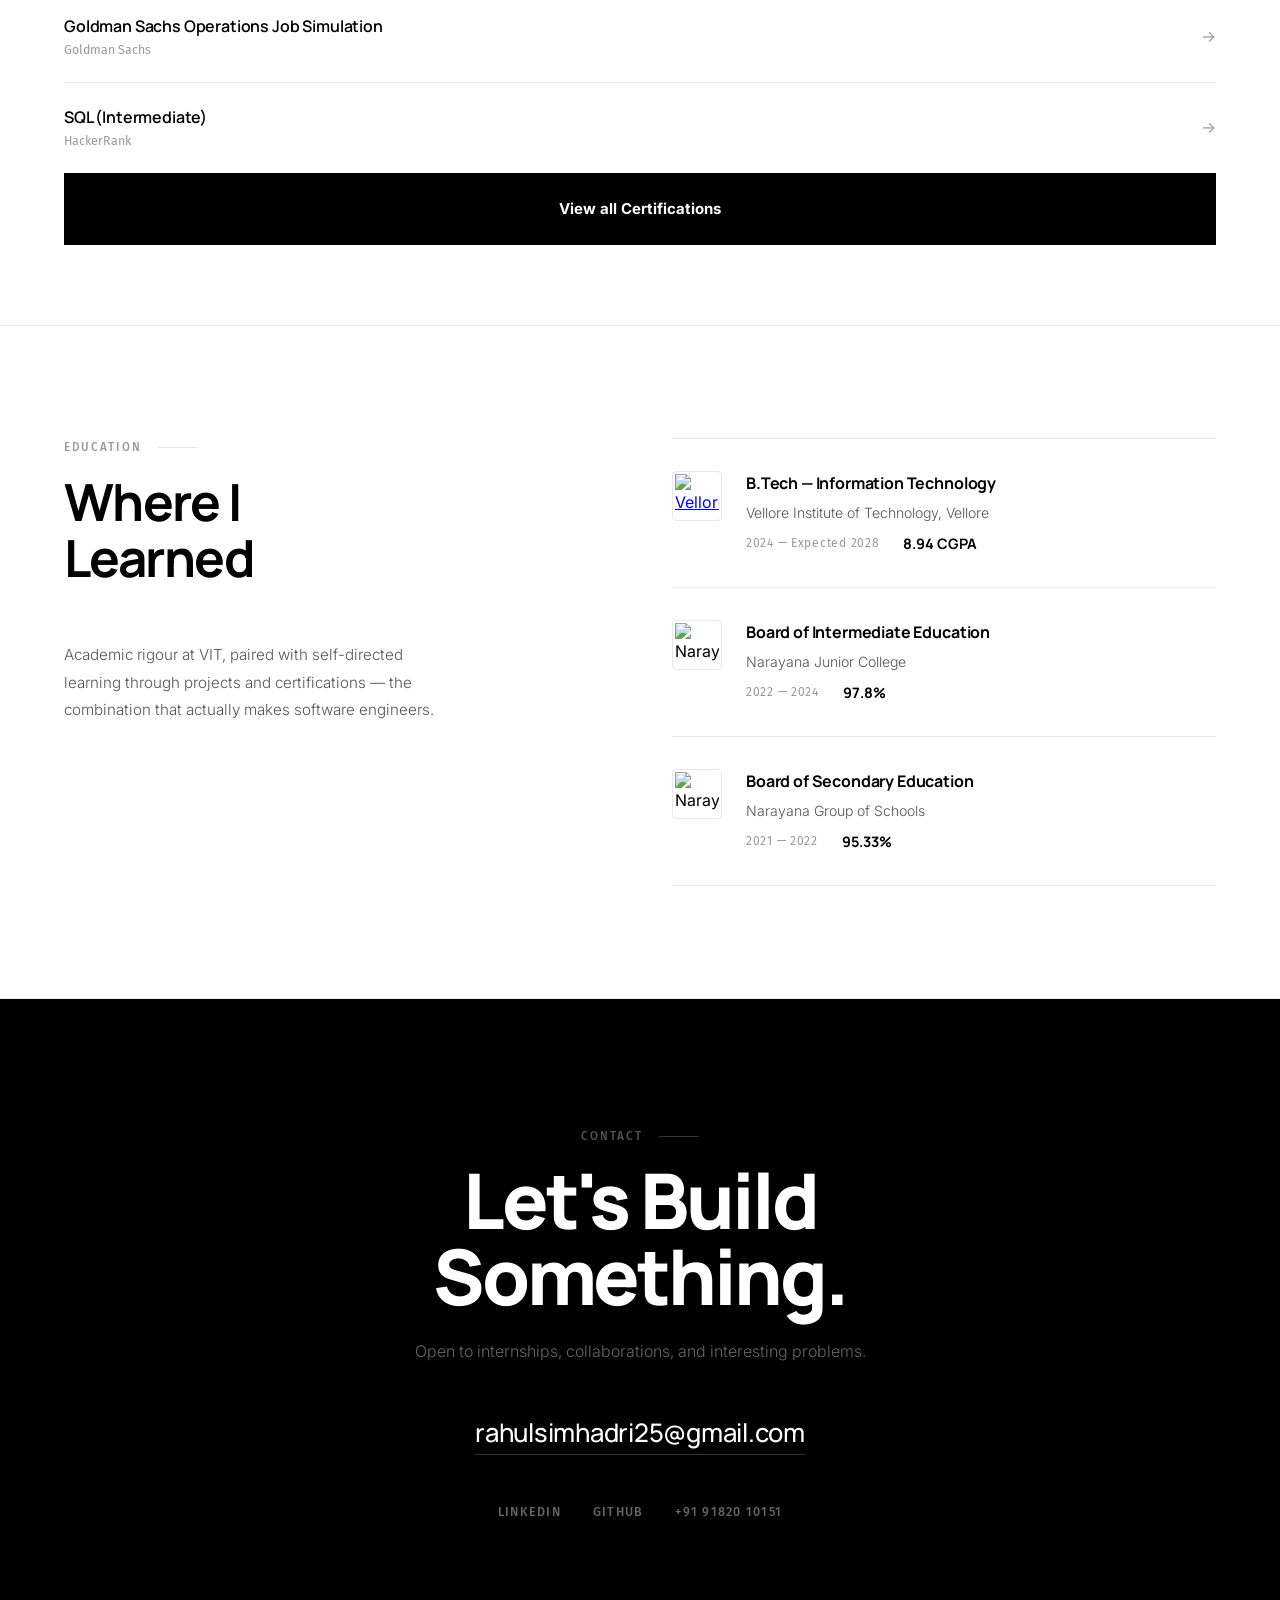
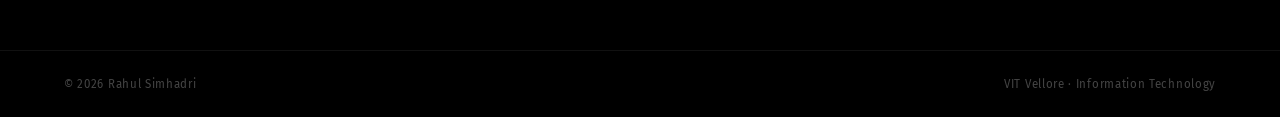
==== commit 26c07d66: "Add Streamlit live demo links for Used Car and EV Price prediction projects" ====
--- a/index.html
+++ b/index.html
@@ -1954,6 +1954,7 @@
                     <span class="tech-tag">Joblib</span>
                 </div>
                 <div class="project-links">
+                    <a href="https://usedcarsprediction.streamlit.app/" target="_blank" class="proj-link">Live Demo ↗</a>
                     <a href="https://github.com/Rahul252006/Used_Cars_Prediction_Model" target="_blank" class="proj-link">GitHub ↗</a>
                     <a href="project-car-price.html" class="proj-link"
                         style="margin-left: auto; border-bottom: 2px solid var(--black); font-weight: 700;">View Details
@@ -1976,6 +1977,7 @@
                     <span class="tech-tag">Joblib</span>
                 </div>
                 <div class="project-links">
+                    <a href="https://evcarspricepredictionmodel.streamlit.app/" target="_blank" class="proj-link">Live Demo ↗</a>
                     <a href="https://github.com/Rahul252006/EV_Cars_Price_Prediction_Model" target="_blank" class="proj-link">GitHub ↗</a>
                     <a href="project-ev-price.html" class="proj-link"
                         style="margin-left: auto; border-bottom: 2px solid var(--black); font-weight: 700;">View Details
